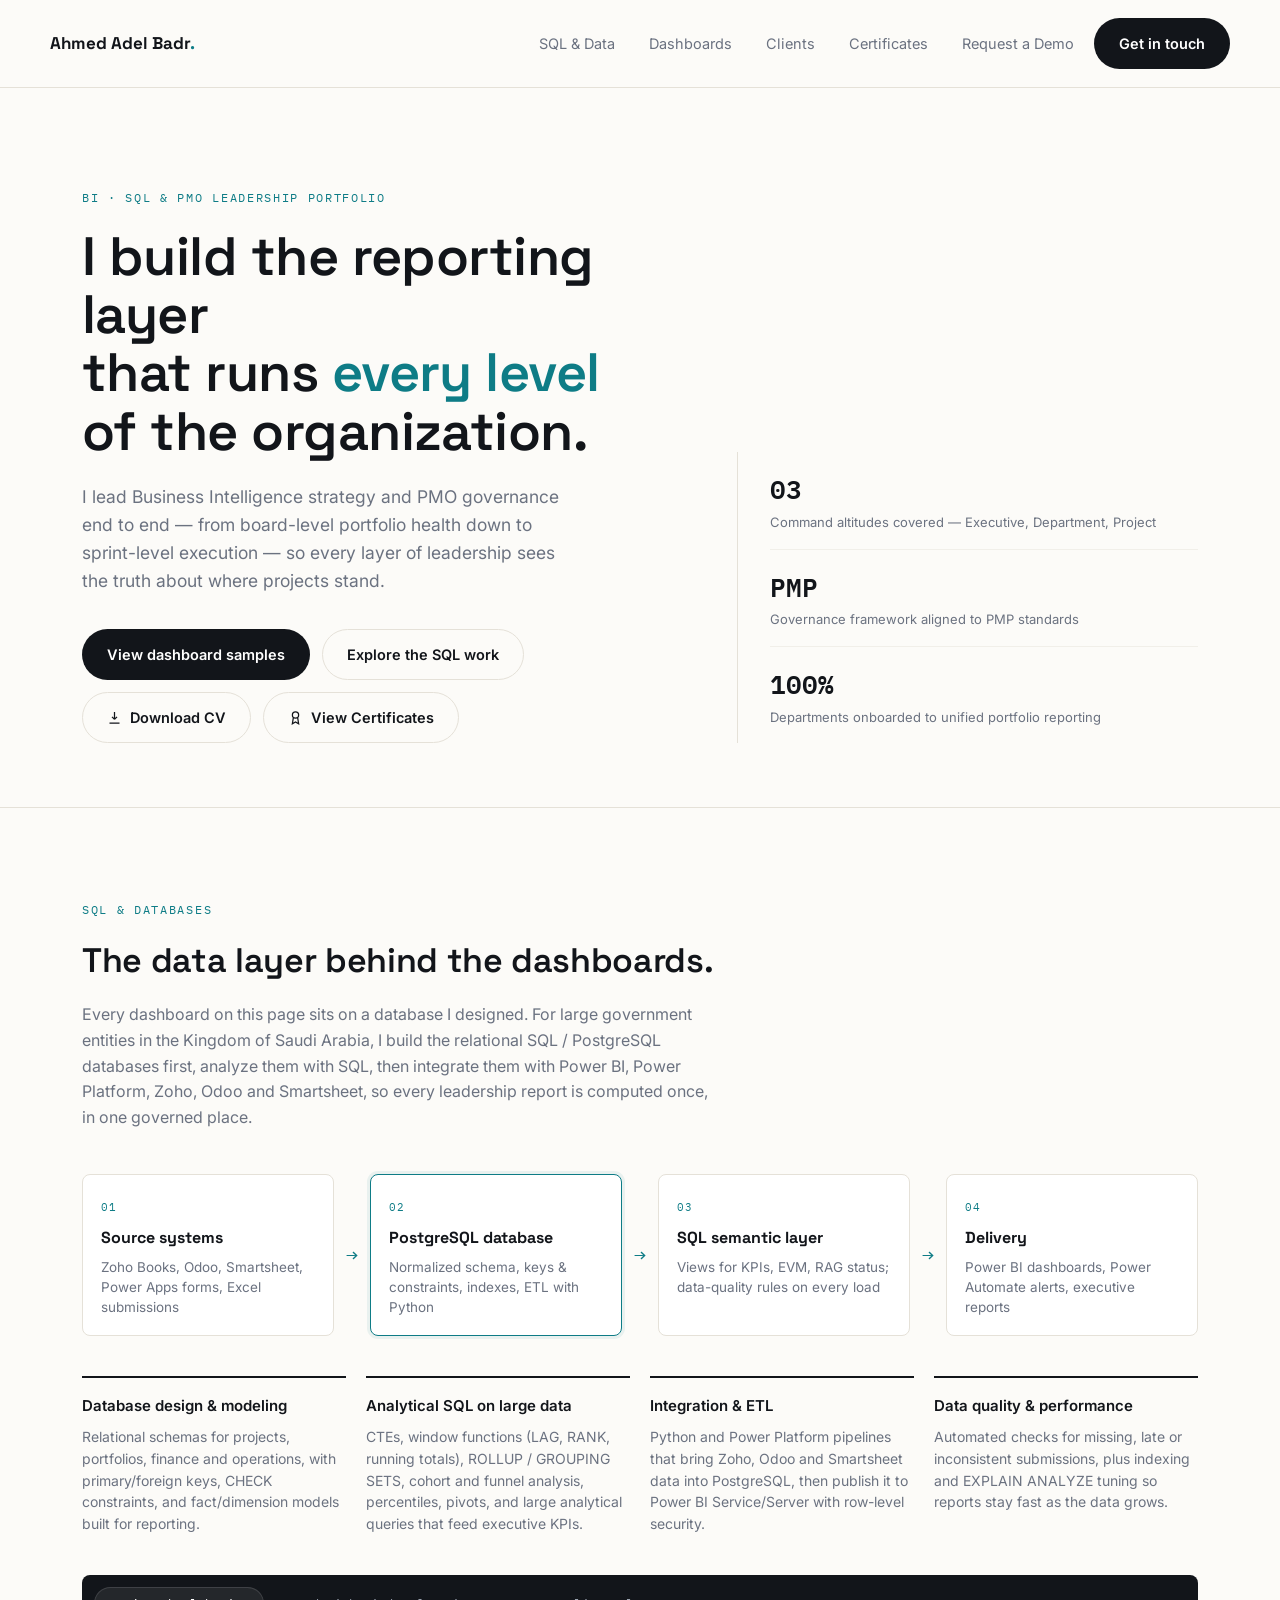
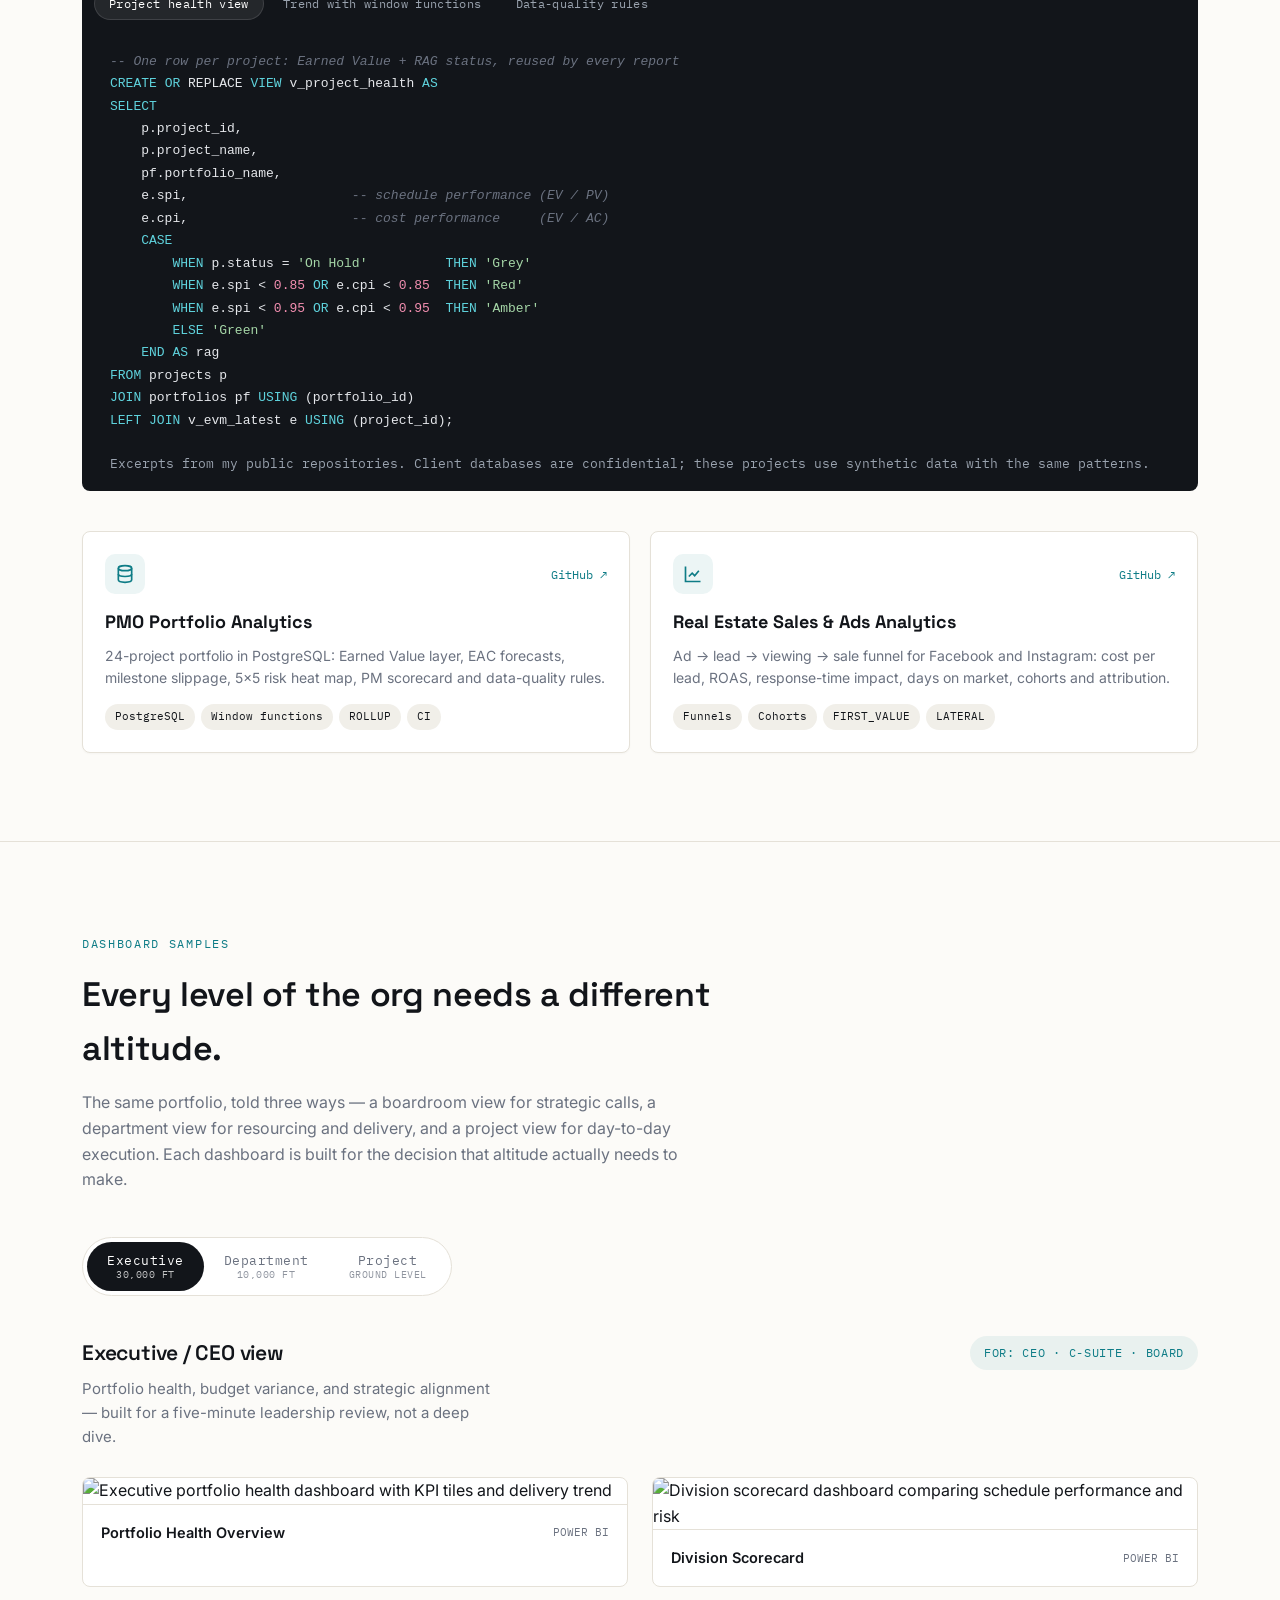
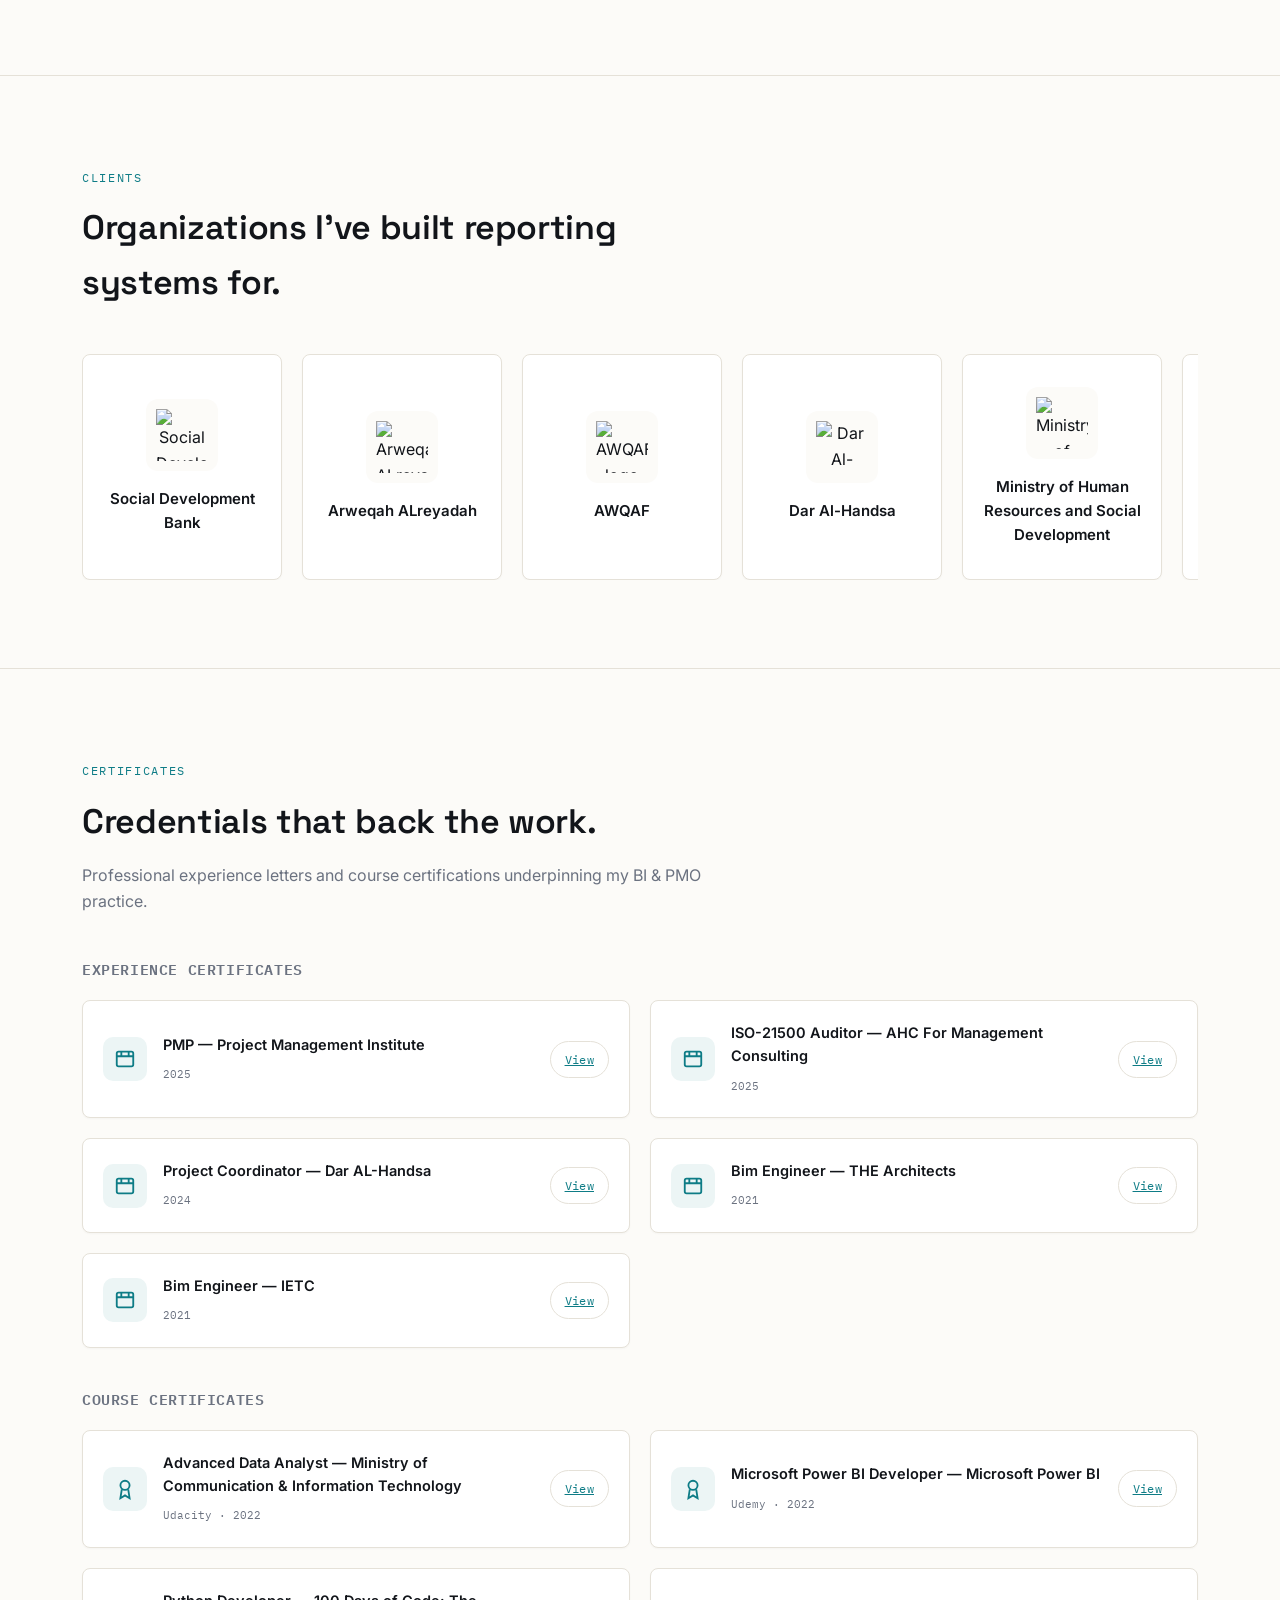
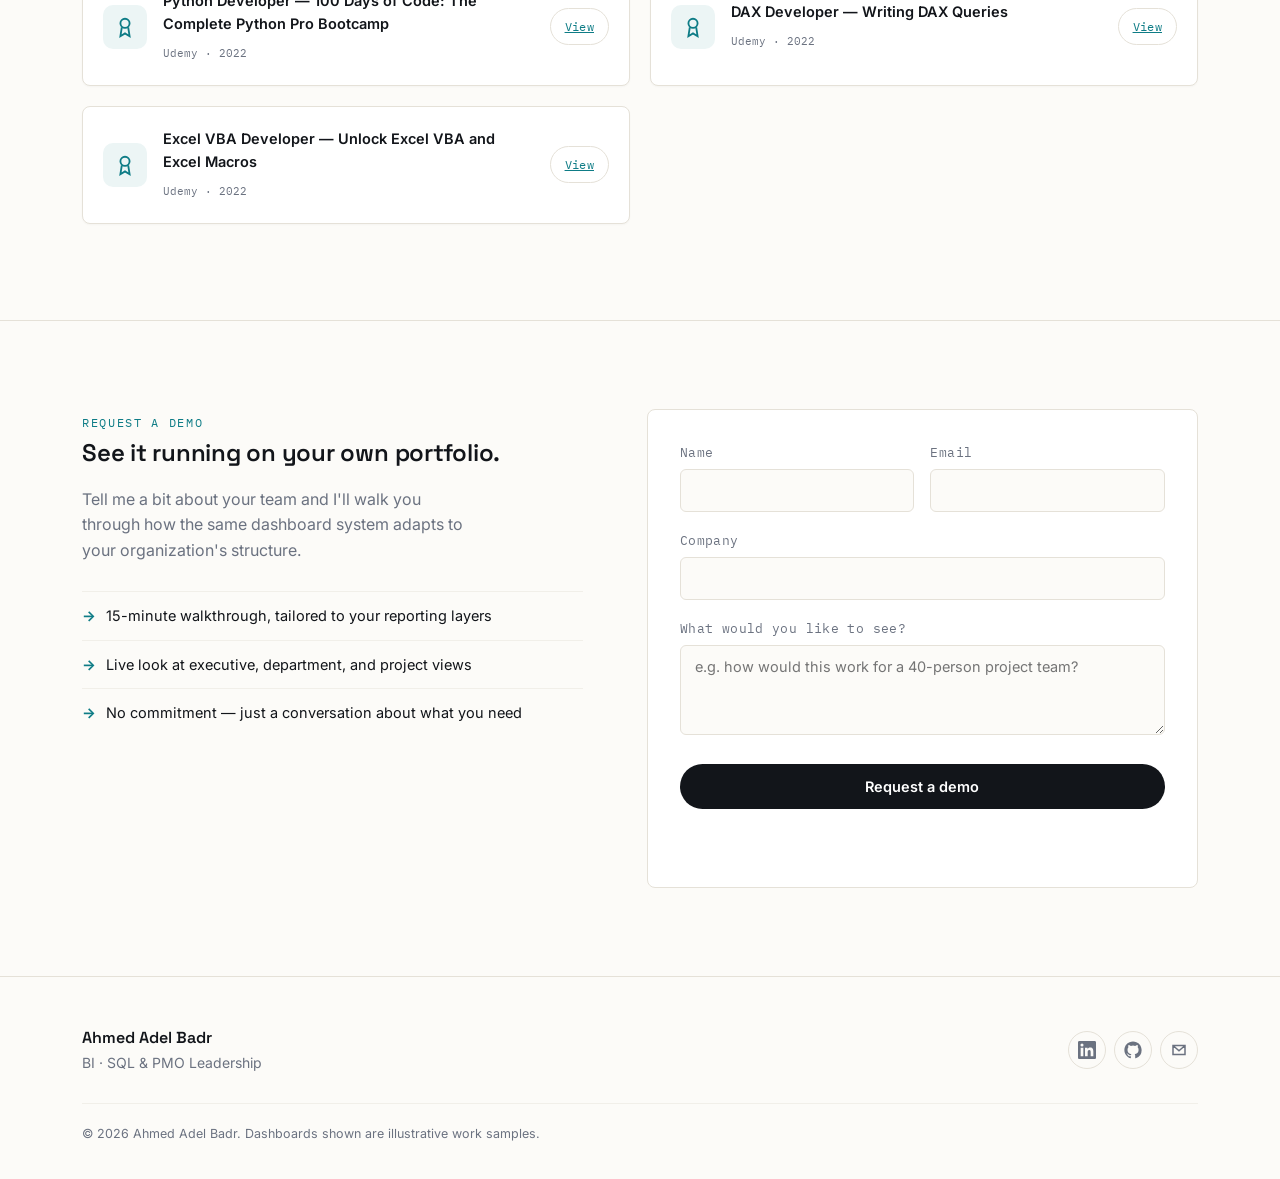
==== index.html @ bfc916aa "Add SQL & Databases section, GitHub links, updated CV; fix email link and typos" ====
<!DOCTYPE html>
<html lang="en">
<head>
<meta charset="UTF-8">
<meta name="viewport" content="width=device-width, initial-scale=1.0">
<title>Ahmed Adel Badr — BI, SQL &amp; PMO Leadership Portfolio</title>
<meta name="description" content="Business Intelligence, SQL / PostgreSQL and PMO leadership portfolio — databases and Power BI dashboards for executive, department, and project-level decision making.">

<link rel="preconnect" href="https://fonts.googleapis.com">
<link rel="preconnect" href="https://fonts.gstatic.com" crossorigin>
<link href="https://fonts.googleapis.com/css2?family=Space+Grotesk:wght@500;600;700&family=Inter:wght@400;500;600&family=IBM+Plex+Mono:wght@400;500;600&display=swap" rel="stylesheet">
<link rel="stylesheet" href="assets/css/style.css">
</head>
<body>

<!-- ============================================================
     HEADER
     ============================================================ -->
<header class="site-header">
  <div class="wrap nav">
    <a href="#top" class="brand">Ahmed Adel Badr<span>.</span></a>
    <nav class="nav-links">
      <a href="#sql">SQL &amp; Data</a>
      <a href="#dashboards">Dashboards</a>
      <a href="#clients">Clients</a>
      <a href="#certificates">Certificates</a>
      <a href="#demo">Request a Demo</a>
      <a href="#demo" class="btn btn-primary">Get in touch</a>
    </nav>
  </div>
</header>

<main id="top">

  <!-- ============================================================
       HERO
       ============================================================ -->
<section class="hero">
    <div class="wrap hero-grid">
      <div>
        <span class="eyebrow">BI · SQL &amp; PMO Leadership Portfolio</span>
        <h1>I build the reporting layer<br>that runs <em>every level</em><br>of the organization.</h1>
        <p class="hero-sub">
          I lead Business Intelligence strategy and PMO governance end to end —
          from board-level portfolio health down to sprint-level execution —
          so every layer of leadership sees the truth about where projects stand.
        </p>
        <div class="hero-cta">
          <a href="#dashboards" class="btn btn-primary">View dashboard samples</a>
          <a href="#sql" class="btn btn-secondary">Explore the SQL work</a>
          <a href="assets/cv/Ahmed_Adel_Badr_CV.pdf" target="_blank" rel="noopener" class="btn btn-secondary">
            <svg width="15" height="15" viewBox="0 0 24 24" fill="none" stroke="currentColor" stroke-width="2"><path d="M12 3v12m0 0l-4-4m4 4l4-4M4 21h16"/></svg>
            Download CV
          </a>
          <a href="#certificates" class="btn btn-secondary">
            <svg width="15" height="15" viewBox="0 0 24 24" fill="none" stroke="currentColor" stroke-width="2"><circle cx="12" cy="8" r="5"/><path d="M8.5 12.5L7 22l5-3 5 3-1.5-9.5"/></svg>
            View Certificates
          </a>
        </div>
      </div>
      <div class="hero-side">
        <div class="hero-stat">
          <div class="num">03</div>
          <div class="label">Command altitudes covered — Executive, Department, Project</div>
        </div>
        <div class="hero-stat">
          <div class="num">PMP</div>
          <div class="label">Governance framework aligned to PMP standards</div>
        </div>
        <div class="hero-stat">
          <div class="num">100%</div>
          <div class="label">Departments onboarded to unified portfolio reporting</div>
        </div>
      </div>
    </div>
  </section>

  <!-- ============================================================
       SQL & DATA LAYER
       ============================================================ -->
  <section class="datalayer" id="sql">
    <div class="wrap">
      <div class="section-head">
        <span class="eyebrow">SQL &amp; Databases</span>
        <h2>The data layer behind the dashboards.</h2>
        <p>Every dashboard on this page sits on a database I designed. For large government entities in the Kingdom of Saudi Arabia, I build the relational SQL / PostgreSQL databases first, analyze them with SQL, then integrate them with Power BI, Power Platform, Zoho, Odoo and Smartsheet, so every leadership report is computed once, in one governed place.</p>
      </div>

      <!-- Pipeline -->
      <div class="pipeline" aria-label="Data pipeline from source systems to dashboards">
        <div class="pipe-step">
          <span class="pipe-num">01</span>
          <h4>Source systems</h4>
          <p>Zoho Books, Odoo, Smartsheet, Power Apps forms, Excel submissions</p>
        </div>
        <div class="pipe-arrow" aria-hidden="true">→</div>
        <div class="pipe-step">
          <span class="pipe-num">02</span>
          <h4>PostgreSQL database</h4>
          <p>Normalized schema, keys &amp; constraints, indexes, ETL with Python</p>
        </div>
        <div class="pipe-arrow" aria-hidden="true">→</div>
        <div class="pipe-step">
          <span class="pipe-num">03</span>
          <h4>SQL semantic layer</h4>
          <p>Views for KPIs, EVM, RAG status; data-quality rules on every load</p>
        </div>
        <div class="pipe-arrow" aria-hidden="true">→</div>
        <div class="pipe-step">
          <span class="pipe-num">04</span>
          <h4>Delivery</h4>
          <p>Power BI dashboards, Power Automate alerts, executive reports</p>
        </div>
      </div>

      <!-- Capabilities -->
      <div class="cap-grid">
        <div class="cap-card">
          <h4>Database design &amp; modeling</h4>
          <p>Relational schemas for projects, portfolios, finance and operations, with primary/foreign keys, CHECK constraints, and fact/dimension models built for reporting.</p>
        </div>
        <div class="cap-card">
          <h4>Analytical SQL on large data</h4>
          <p>CTEs, window functions (LAG, RANK, running totals), ROLLUP / GROUPING SETS, cohort and funnel analysis, percentiles, pivots, and large analytical queries that feed executive KPIs.</p>
        </div>
        <div class="cap-card">
          <h4>Integration &amp; ETL</h4>
          <p>Python and Power Platform pipelines that bring Zoho, Odoo and Smartsheet data into PostgreSQL, then publish it to Power BI Service/Server with row-level security.</p>
        </div>
        <div class="cap-card">
          <h4>Data quality &amp; performance</h4>
          <p>Automated checks for missing, late or inconsistent submissions, plus indexing and EXPLAIN ANALYZE tuning so reports stay fast as the data grows.</p>
        </div>
      </div>

      <!-- Code showcase -->
      <div class="code-block">
        <div class="code-tabs" role="tablist" aria-label="SQL examples">
          <button class="code-tab active" data-code="health" role="tab" aria-selected="true">Project health view</button>
          <button class="code-tab" data-code="trend" role="tab" aria-selected="false">Trend with window functions</button>
          <button class="code-tab" data-code="dq" role="tab" aria-selected="false">Data-quality rules</button>
        </div>
<pre class="code-panel active" id="code-health"><code>-- One row per project: Earned Value + RAG status, reused by every report
CREATE OR REPLACE VIEW v_project_health AS
SELECT
    p.project_id,
    p.project_name,
    pf.portfolio_name,
    e.spi,                     -- schedule performance (EV / PV)
    e.cpi,                     -- cost performance     (EV / AC)
    CASE
        WHEN p.status = 'On Hold'          THEN 'Grey'
        WHEN e.spi &lt; 0.85 OR e.cpi &lt; 0.85  THEN 'Red'
        WHEN e.spi &lt; 0.95 OR e.cpi &lt; 0.95  THEN 'Amber'
        ELSE 'Green'
    END AS rag
FROM projects p
JOIN portfolios pf USING (portfolio_id)
LEFT JOIN v_evm_latest e USING (project_id);</code></pre>
<pre class="code-panel" id="code-trend"><code>-- Is each project improving or getting worse month over month?
WITH trend AS (
    SELECT
        project_id,
        report_month,
        spi,
        lag(spi) OVER w                                              AS prev_spi,
        avg(spi) OVER (w ROWS BETWEEN 2 PRECEDING AND CURRENT ROW)   AS spi_3m_avg,
        row_number() OVER (PARTITION BY project_id ORDER BY report_month DESC) AS rn
    FROM v_evm_monthly
    WINDOW w AS (PARTITION BY project_id ORDER BY report_month)
)
SELECT project_id, prev_spi, spi, round(spi_3m_avg, 3) AS spi_3m_avg,
       CASE WHEN spi &lt; prev_spi AND spi &lt; spi_3m_avg THEN 'Worsening'
            WHEN spi &gt; prev_spi THEN 'Improving'
            ELSE 'Stable' END AS trend
FROM trend
WHERE rn = 1;</code></pre>
<pre class="code-panel" id="code-dq"><code>-- Catch reporting gaps before they reach leadership
WITH expected AS (
    SELECT p.project_id, gs::DATE AS report_month
    FROM projects p
    CROSS JOIN LATERAL generate_series(
        date_trunc('month', p.start_date) + INTERVAL '1 month',
        (SELECT max(report_month) FROM monthly_progress mp
          WHERE mp.project_id = p.project_id),
        INTERVAL '1 month') gs
)
SELECT 'Missing monthly report' AS rule, e.project_id, e.report_month
FROM expected e
LEFT JOIN monthly_progress mp USING (project_id, report_month)
WHERE mp.project_id IS NULL
UNION ALL
SELECT 'Completed project without end date', project_id, NULL
FROM projects
WHERE status = 'Completed' AND actual_end_date IS NULL;</code></pre>
        <p class="code-note">Excerpts from my public repositories. Client databases are confidential; these projects use synthetic data with the same patterns.</p>
      </div>

      <!-- Open-source projects -->
      <div class="repo-grid">
        <a class="repo-card" href="https://github.com/AhmedAdelBadr/pmo-portfolio-sql-analytics" target="_blank" rel="noopener">
          <div class="repo-top">
            <span class="repo-icon" aria-hidden="true"><svg width="20" height="20" viewBox="0 0 24 24" fill="none" stroke="currentColor" stroke-width="2"><ellipse cx="12" cy="5" rx="8" ry="3"/><path d="M4 5v14c0 1.7 3.6 3 8 3s8-1.3 8-3V5"/><path d="M4 12c0 1.7 3.6 3 8 3s8-1.3 8-3"/></svg></span>
            <span class="repo-link">GitHub ↗</span>
          </div>
          <h4>PMO Portfolio Analytics</h4>
          <p>24-project portfolio in PostgreSQL: Earned Value layer, EAC forecasts, milestone slippage, 5×5 risk heat map, PM scorecard and data-quality rules.</p>
          <div class="repo-tags"><span>PostgreSQL</span><span>Window functions</span><span>ROLLUP</span><span>CI</span></div>
        </a>
        <a class="repo-card" href="https://github.com/AhmedAdelBadr/real-estate-sales-sql-analytics" target="_blank" rel="noopener">
          <div class="repo-top">
            <span class="repo-icon" aria-hidden="true"><svg width="20" height="20" viewBox="0 0 24 24" fill="none" stroke="currentColor" stroke-width="2"><path d="M3 3v18h18"/><path d="M7 15l4-4 3 3 5-6"/></svg></span>
            <span class="repo-link">GitHub ↗</span>
          </div>
          <h4>Real Estate Sales &amp; Ads Analytics</h4>
          <p>Ad → lead → viewing → sale funnel for Facebook and Instagram: cost per lead, ROAS, response-time impact, days on market, cohorts and attribution.</p>
          <div class="repo-tags"><span>Funnels</span><span>Cohorts</span><span>FIRST_VALUE</span><span>LATERAL</span></div>
        </a>
      </div>
    </div>
  </section>

  <!-- ============================================================
       DASHBOARD SAMPLES — "Command Altitudes"
       ============================================================ -->
  <section class="altitudes" id="dashboards">
    <div class="wrap">
      <div class="section-head">
        <span class="eyebrow">Dashboard Samples</span>
        <h2>Every level of the org needs a different altitude.</h2>
        <p>The same portfolio, told three ways — a boardroom view for strategic calls, a department view for resourcing and delivery, and a project view for day-to-day execution. Each dashboard is built for the decision that altitude actually needs to make.</p>
      </div>

      <div class="altitude-tabs" role="tablist" aria-label="Dashboard altitude">
        <button class="altitude-tab active" data-target="exec" role="tab" aria-selected="true">
          Executive <span class="ft">30,000 FT</span>
        </button>
        <button class="altitude-tab" data-target="dept" role="tab" aria-selected="false">
          Department <span class="ft">10,000 FT</span>
        </button>
        <button class="altitude-tab" data-target="pm" role="tab" aria-selected="false">
          Project <span class="ft">GROUND LEVEL</span>
        </button>
      </div>

      <!-- Executive panel -->
      <div class="altitude-panel active" id="panel-exec">
        <div class="altitude-intro">
          <div>
            <h3>Executive / CEO view</h3>
            <p>Portfolio health, budget variance, and strategic alignment — built for a five-minute leadership review, not a deep dive.</p>
          </div>
          <span class="altitude-audience">FOR: CEO · C-SUITE · BOARD</span>
        </div>
        <div class="dash-grid">
          <div class="dash-card">
            <figure><img src="assets/img/dashboards/executive/exec-1.svg" alt="Executive portfolio health dashboard with KPI tiles and delivery trend"></figure>
            <div class="dash-caption">
              <h4>Portfolio Health Overview</h4>
              <span class="tag">POWER BI</span>
            </div>
          </div>
          <div class="dash-card">
            <figure><img src="assets/img/dashboards/executive/exec-2.svg" alt="Division scorecard dashboard comparing schedule performance and risk"></figure>
            <div class="dash-caption">
              <h4>Division Scorecard</h4>
              <span class="tag">POWER BI</span>
            </div>
          </div>
        </div>
      </div>

      <!-- Department panel -->
      <div class="altitude-panel" id="panel-dept">
        <div class="altitude-intro">
          <div>
            <h3>Department / Operations view</h3>
            <p>Team utilization, delivery status across active initiatives, and capacity vs. demand — built for department heads running weekly reviews.</p>
          </div>
          <span class="altitude-audience">FOR: DEPARTMENT HEADS · PMO</span>
        </div>
        <div class="dash-grid">
          <div class="dash-card">
            <figure><img src="assets/img/dashboards/department/dept-1.svg" alt="Department operations dashboard showing team utilization and project status"></figure>
            <div class="dash-caption">
              <h4>Resource &amp; Delivery Tracker</h4>
              <span class="tag">POWER BI</span>
            </div>
          </div>
          <div class="dash-card">
            <figure><img src="assets/img/dashboards/department/dept-2.svg" alt="Department backlog and trend tracker with status table and sparklines"></figure>
            <div class="dash-caption">
              <h4>Backlog &amp; Trend Tracker</h4>
              <span class="tag">POWER BI</span>
            </div>
          </div>
        </div>
      </div>

      <!-- PM panel -->
      <div class="altitude-panel" id="panel-pm">
        <div class="altitude-intro">
          <div>
            <h3>Project Manager view</h3>
            <p>Timelines, milestones, and sprint execution — the working surface project managers and their teams live in day to day.</p>
          </div>
          <span class="altitude-audience">FOR: PROJECT MANAGERS · TEAMS</span>
        </div>
        <div class="dash-grid">
          <div class="dash-card">
            <figure><img src="assets/img/dashboards/pm/pm-1.svg" alt="Project timeline dashboard with milestones and cutover schedule"></figure>
            <div class="dash-caption">
              <h4>Project Timeline &amp; Milestones</h4>
              <span class="tag">POWER BI</span>
            </div>
          </div>
          <div class="dash-card">
            <figure><img src="assets/img/dashboards/pm/pm-2.svg" alt="Sprint board dashboard with kanban columns and burndown chart"></figure>
            <div class="dash-caption">
              <h4>Sprint Board &amp; Burndown</h4>
              <span class="tag">POWER BI</span>
            </div>
          </div>
        </div>
      </div>

    </div>
  </section>

  <!-- ============================================================
       CLIENTS
       ============================================================ -->

  <section class="clients" id="clients">
    <div class="wrap">
      <div class="section-head">
        <span class="eyebrow">Clients</span>
        <h2>Organizations I've built reporting systems for.</h2>
      </div>

     <div class="client-marquee">
       <div class="client-track">
         <div class="client-card">
           <div class="client-logo"><img src="assets/img/dashboards/Clients/client-1.webp" alt="Social Development Bank logo"></div>
           <div class="client-name">Social Development Bank</div>
         </div>
         <div class="client-card">
           <div class="client-logo"><img src="assets/img/dashboards/Clients/client-2.jpg" alt="Arweqah ALreyadah logo"></div>
           <div class="client-name">Arweqah ALreyadah</div>
         </div>
         <div class="client-card">
           <div class="client-logo"><img src="assets/img/dashboards/Clients/client-3.png" alt="AWQAF logo"></div>
           <div class="client-name">AWQAF</div>
         </div>
         <div class="client-card">
           <div class="client-logo"><img src="assets/img/dashboards/Clients/client-4.png" alt="Dar Al-Handsa logo"></div>
           <div class="client-name">Dar Al-Handsa</div>
         </div>
         <div class="client-card">
           <div class="client-logo"><img src="assets/img/dashboards/Clients/client-5.png" alt="Ministry of Human Resources and Social Development logo"></div>
           <div class="client-name">Ministry of Human Resources and Social Development</div>
         </div>
         <div class="client-card">
           <div class="client-logo"><img src="assets/img/dashboards/Clients/client-6.jpg" alt="Tam logo"></div>
           <div class="client-name">Tam</div>
         </div>
         <div class="client-card">
           <div class="client-logo"><img src="assets/img/dashboards/Clients/client-7.png" alt="Ministry of Culture logo"></div>
           <div class="client-name">Ministry of Culture</div>
         </div>
         <div class="client-card">
           <div class="client-logo"><img src="assets/img/dashboards/Clients/client-8.jpg" alt="Ministry of Commerce logo"></div>
           <div class="client-name">Ministry of Commerce</div>
         </div>
       </div>
       <div class="client-track" aria-hidden="true">
         <div class="client-card">
           <div class="client-logo"><img src="assets/img/dashboards/Clients/client-1.webp" alt="" aria-hidden="true"></div>
           <div class="client-name">Social Development Bank</div>
         </div>
         <div class="client-card">
           <div class="client-logo"><img src="assets/img/dashboards/Clients/client-2.jpg" alt="" aria-hidden="true"></div>
           <div class="client-name">Arweqah ALreyadah</div>
         </div>
         <div class="client-card">
           <div class="client-logo"><img src="assets/img/dashboards/Clients/client-3.png" alt="" aria-hidden="true"></div>
           <div class="client-name">AWQAF</div>
         </div>
         <div class="client-card">
           <div class="client-logo"><img src="assets/img/dashboards/Clients/client-4.png" alt="" aria-hidden="true"></div>
           <div class="client-name">Dar Al-Handsa</div>
         </div>
         <div class="client-card">
           <div class="client-logo"><img src="assets/img/dashboards/Clients/client-5.png" alt="" aria-hidden="true"></div>
           <div class="client-name">Ministry of Human Resources and Social Development</div>
         </div>
         <div class="client-card">
           <div class="client-logo"><img src="assets/img/dashboards/Clients/client-6.jpg" alt="" aria-hidden="true"></div>
           <div class="client-name">Tam</div>
         </div>
         <div class="client-card">
           <div class="client-logo"><img src="assets/img/dashboards/Clients/client-7.png" alt="" aria-hidden="true"></div>
           <div class="client-name">Ministry of Culture</div>
         </div>
         <div class="client-card">
           <div class="client-logo"><img src="assets/img/dashboards/Clients/client-8.jpg" alt="" aria-hidden="true"></div>
           <div class="client-name">Ministry of Commerce</div>
         </div>
       </div>
     </div>
  </section>

  <!-- ============================================================
       CERTIFICATES
       ============================================================ -->
  <section class="certificates" id="certificates">
    <div class="wrap">
      <div class="section-head">
        <span class="eyebrow">Certificates</span>
        <h2>Credentials that back the work.</h2>
        <p>Professional experience letters and course certifications underpinning my BI &amp; PMO practice.</p>
      </div>

     <h3 class="cert-group-title">Experience Certificates</h3>
     <div class="cert-grid">
       <div class="cert-card">
         <div class="cert-icon">
           <svg width="22" height="22" viewBox="0 0 24 24" fill="none" stroke="currentColor" stroke-width="2"><rect x="3" y="4" width="18" height="16" rx="2"/><path d="M3 9h18M8 4v5M16 4v5"/></svg>
         </div>
         <div class="cert-body">
           <h4>PMP — Project Management Institute</h4>
           <span class="tag">2025</span>
         </div>
         <a href="https://drive.google.com/file/d/1sctywcb_eWgwLuayeytK_qo51sxbiGKT/view?usp=sharing" target="_blank" rel="noopener" class="cert-link">View</a>
       </div>
       <div class="cert-card">
         <div class="cert-icon">
           <svg width="22" height="22" viewBox="0 0 24 24" fill="none" stroke="currentColor" stroke-width="2"><rect x="3" y="4" width="18" height="16" rx="2"/><path d="M3 9h18M8 4v5M16 4v5"/></svg>
         </div>
         <div class="cert-body">
           <h4>ISO-21500 Auditor — AHC For Management Consulting</h4>
           <span class="tag">2025</span>
         </div>
         <a href="https://drive.google.com/file/d/1mkUCLKhJdVE5GNy3GKUCkLPYvv0y7A4N/view?usp=sharing" target="_blank" rel="noopener" class="cert-link">View</a>
       </div>
       <div class="cert-card">
         <div class="cert-icon">
           <svg width="22" height="22" viewBox="0 0 24 24" fill="none" stroke="currentColor" stroke-width="2"><rect x="3" y="4" width="18" height="16" rx="2"/><path d="M3 9h18M8 4v5M16 4v5"/></svg>
         </div>
         <div class="cert-body">
           <h4>Project Coordinator — Dar AL-Handsa</h4>
           <span class="tag">2024</span>
         </div>
         <a href="https://drive.google.com/file/d/1q_RT0Qz3ew5uecpxc_AmKlcT4p2NB-rT/view?usp=sharing" target="_blank" rel="noopener" class="cert-link">View</a>
       </div>
       <div class="cert-card">
         <div class="cert-icon">
           <svg width="22" height="22" viewBox="0 0 24 24" fill="none" stroke="currentColor" stroke-width="2"><rect x="3" y="4" width="18" height="16" rx="2"/><path d="M3 9h18M8 4v5M16 4v5"/></svg>
         </div>
         <div class="cert-body">
           <h4>Bim Engineer — THE Architects</h4>
           <span class="tag">2021</span>
         </div>
         <a href="https://drive.google.com/file/d/1VIQJcinmhT4oHyBzd0Bh82EneCXpod-M/view?usp=sharing" target="_blank" rel="noopener" class="cert-link">View</a>
       </div>
       <div class="cert-card">
         <div class="cert-icon">
           <svg width="22" height="22" viewBox="0 0 24 24" fill="none" stroke="currentColor" stroke-width="2"><rect x="3" y="4" width="18" height="16" rx="2"/><path d="M3 9h18M8 4v5M16 4v5"/></svg>
         </div>
         <div class="cert-body">
           <h4>Bim Engineer — IETC</h4>
           <span class="tag">2021</span>
         </div>
         <a href="https://drive.google.com/file/d/10oY9zV9QPcR0SZ7INl4sjQRac6u0h0Es/view?usp=sharing" target="_blank" rel="noopener" class="cert-link">View</a>
       </div>
     </div>

<h3 class="cert-group-title">Course Certificates</h3>

<div class="cert-grid">

  <div class="cert-card">
    <div class="cert-icon">
      <svg width="22" height="22" viewBox="0 0 24 24" fill="none" stroke="currentColor" stroke-width="2">
        <circle cx="12" cy="8" r="5"/>
        <path d="M8.5 12.5L7 22l5-3 5 3-1.5-9.5"/>
      </svg>
    </div>
    <div class="cert-body">
      <h4>Advanced Data Analyst — Ministry of Communication & Information Technology</h4>
      <span class="tag">Udacity · 2022</span>
    </div>
    <a href="https://drive.google.com/file/d/1HhlE8MQedfd1g0PwTkxcpyvZm_gVTshv/view?usp=sharing" target="_blank" rel="noopener" class="cert-link">View</a>
  </div>

  <div class="cert-card">
    <div class="cert-icon">
      <svg width="22" height="22" viewBox="0 0 24 24" fill="none" stroke="currentColor" stroke-width="2">
        <circle cx="12" cy="8" r="5"/>
        <path d="M8.5 12.5L7 22l5-3 5 3-1.5-9.5"/>
      </svg>
    </div>
    <div class="cert-body">
      <h4>Microsoft Power BI Developer — Microsoft Power BI</h4>
      <span class="tag">Udemy · 2022</span>
    </div>
    <a href="https://drive.google.com/file/d/18qf0cMaZzWit_6Pd91sOWEHYhTavwuvs/view?usp=sharing" target="_blank" rel="noopener" class="cert-link">View</a>
  </div>

  <div class="cert-card">
    <div class="cert-icon">
      <svg width="22" height="22" viewBox="0 0 24 24" fill="none" stroke="currentColor" stroke-width="2">
        <circle cx="12" cy="8" r="5"/>
        <path d="M8.5 12.5L7 22l5-3 5 3-1.5-9.5"/>
      </svg>
    </div>
    <div class="cert-body">
      <h4>Python Developer — 100 Days of Code: The Complete Python Pro Bootcamp</h4>
      <span class="tag">Udemy · 2022</span>
    </div>
    <a href="https://drive.google.com/file/d/1DxrLf_4NUQDghNANisy9Wuh35IUOfHug/view?usp=sharing" target="_blank" rel="noopener" class="cert-link">View</a>
  </div>

  <div class="cert-card">
    <div class="cert-icon">
      <svg width="22" height="22" viewBox="0 0 24 24" fill="none" stroke="currentColor" stroke-width="2">
        <circle cx="12" cy="8" r="5"/>
        <path d="M8.5 12.5L7 22l5-3 5 3-1.5-9.5"/>
      </svg>
    </div>
    <div class="cert-body">
      <h4>DAX Developer — Writing DAX Queries</h4>
      <span class="tag">Udemy · 2022</span>
    </div>
    <a href="https://drive.google.com/file/d/1dgZh7iW61e2ke4iGRj784fLTpm-I9WN4/view?usp=sharing" target="_blank" rel="noopener" class="cert-link">View</a>
  </div>

  <div class="cert-card">
    <div class="cert-icon">
      <svg width="22" height="22" viewBox="0 0 24 24" fill="none" stroke="currentColor" stroke-width="2">
        <circle cx="12" cy="8" r="5"/>
        <path d="M8.5 12.5L7 22l5-3 5 3-1.5-9.5"/>
      </svg>
    </div>
    <div class="cert-body">
      <h4>Excel VBA Developer — Unlock Excel VBA and Excel Macros</h4>
      <span class="tag">Udemy · 2022</span>
    </div>
    <a href="https://drive.google.com/file/d/1crOkd06WN0qsF22DEuTwNb7ICwt86E0z/view?usp=sharing" target="_blank" rel="noopener" class="cert-link">View</a>
  </div>

</div>

</div>
</section>

  <!-- ============================================================
       REQUEST A DEMO
       ============================================================ -->
  <section class="demo" id="demo">
    <div class="wrap demo-grid">
      <div class="demo-copy">
        <span class="eyebrow">Request a Demo</span>
        <h2>See it running on your own portfolio.</h2>
        <p>Tell me a bit about your team and I'll walk you through how the same dashboard system adapts to your organization's structure.</p>
        <ul class="demo-points">
          <li>15-minute walkthrough, tailored to your reporting layers</li>
          <li>Live look at executive, department, and project views</li>
          <li>No commitment — just a conversation about what you need</li>
        </ul>
      </div>

      <form class="demo-form" id="demo-form">
        <div class="two-col">
          <div class="field">
            <label for="name">Name</label>
            <input type="text" id="name" name="name" required>
          </div>
          <div class="field">
            <label for="email">Email</label>
            <input type="email" id="email" name="email" required>
          </div>
        </div>
        <div class="field">
          <label for="company">Company</label>
          <input type="text" id="company" name="company">
        </div>
        <div class="field">
          <label for="message">What would you like to see?</label>
          <textarea id="message" name="message" placeholder="e.g. how would this work for a 40-person project team?"></textarea>
        </div>
        <button type="submit" class="btn btn-primary form-submit">Request a demo</button>
        <p class="form-status" id="form-status" role="status" aria-live="polite"></p>
      </form>
    </div>
  </section>

</main>

<!-- ============================================================
     FOOTER
     ============================================================ -->
<footer class="site-footer">
  <div class="wrap">
    <div class="footer-grid">
      <div class="footer-name">
        Ahmed Adel Badr
        <span>BI · SQL &amp; PMO Leadership</span>
      </div>
      <div class="footer-links">
        <a class="icon-link" href="https://www.linkedin.com/in/ahmed-adel-badr/" target="_blank" rel="noopener" aria-label="LinkedIn profile">
          <svg width="18" height="18" viewBox="0 0 24 24" fill="currentColor"><path d="M20.45 20.45h-3.55v-5.57c0-1.33-.02-3.03-1.85-3.03-1.86 0-2.14 1.45-2.14 2.94v5.66H9.36V9h3.41v1.56h.05c.47-.9 1.63-1.85 3.36-1.85 3.6 0 4.27 2.37 4.27 5.45v6.29zM5.34 7.43a2.06 2.06 0 1 1 0-4.12 2.06 2.06 0 0 1 0 4.12zM7.12 20.45H3.56V9h3.56v11.45zM22.22 0H1.77C.79 0 0 .77 0 1.73v20.54C0 23.23.79 24 1.77 24h20.45c.98 0 1.78-.77 1.78-1.73V1.73C24 .77 23.2 0 22.22 0z"/></svg>
        </a>
        <a class="icon-link" href="https://github.com/AhmedAdelBadr" target="_blank" rel="noopener" aria-label="GitHub profile">
          <svg width="18" height="18" viewBox="0 0 24 24" fill="currentColor"><path d="M12 .5C5.65.5.5 5.65.5 12c0 5.08 3.29 9.39 7.86 10.91.58.1.79-.25.79-.56v-2c-3.2.7-3.87-1.36-3.87-1.36-.52-1.33-1.28-1.69-1.28-1.69-1.05-.72.08-.7.08-.7 1.16.08 1.77 1.19 1.77 1.19 1.03 1.77 2.7 1.26 3.36.96.1-.75.4-1.26.73-1.55-2.55-.29-5.24-1.28-5.24-5.69 0-1.26.45-2.29 1.19-3.1-.12-.29-.52-1.46.11-3.05 0 0 .97-.31 3.17 1.18a11 11 0 0 1 5.77 0c2.2-1.49 3.17-1.18 3.17-1.18.63 1.59.23 2.76.11 3.05.74.81 1.19 1.84 1.19 3.1 0 4.42-2.69 5.39-5.26 5.68.41.36.78 1.06.78 2.14v3.17c0 .31.21.67.8.56A11.5 11.5 0 0 0 23.5 12C23.5 5.65 18.35.5 12 .5z"/></svg>
        </a>
        <a class="icon-link" href="mailto:ahmedadel7194@hotmail.com" aria-label="Email">
          <svg width="18" height="18" viewBox="0 0 24 24" fill="none" stroke="currentColor" stroke-width="2"><path d="M4 4h16v16H4z" stroke="none"/><path d="M4 6l8 7 8-7M4 6h16v12H4V6z"/></svg>
        </a>
      </div>
    </div>
    <p class="copyright">© <span id="year"></span> Ahmed Adel Badr. Dashboards shown are illustrative work samples.</p>
  </div>
</footer>

<script src="assets/js/main.js"></script>
</body>
</html>
---- assets/css/style.css ----
/* ============================================================
   DESIGN TOKENS
   ============================================================ */
:root {
  --bg: #FCFBF8;
  --surface: #FFFFFF;
  --ink: #12151A;
  --muted: #6B7280;
  --line: #E5E1D8;
  --line-soft: #F1EFE9;
  --teal: #0E7C86;
  --teal-tint: rgba(14, 124, 134, 0.08);
  --amber: #D98E2B;
  --amber-tint: rgba(217, 142, 43, 0.12);

  --font-display: "Space Grotesk", "Segoe UI", sans-serif;
  --font-body: "Inter", "Segoe UI", sans-serif;
  --font-mono: "IBM Plex Mono", "Courier New", monospace;

  --maxw: 1180px;
  --radius: 8px;
}

* { box-sizing: border-box; }
html { scroll-behavior: smooth; }

body {
  margin: 0;
  background: var(--bg);
  color: var(--ink);
  font-family: var(--font-body);
  font-size: 16px;
  line-height: 1.6;
  -webkit-font-smoothing: antialiased;
}

img { max-width: 100%; display: block; }

.wrap {
  max-width: var(--maxw);
  margin: 0 auto;
  padding: 0 32px;
}

a { color: inherit; }

.eyebrow {
  font-family: var(--font-mono);
  font-size: 12px;
  letter-spacing: 0.14em;
  text-transform: uppercase;
  color: var(--teal);
}

h1, h2, h3 {
  font-family: var(--font-display);
  font-weight: 600;
  letter-spacing: -0.01em;
  margin: 0;
}

.btn {
  display: inline-flex;
  align-items: center;
  gap: 8px;
  padding: 13px 24px;
  border-radius: 999px;
  font-family: var(--font-body);
  font-weight: 600;
  font-size: 14.5px;
  text-decoration: none;
  border: 1px solid transparent;
  cursor: pointer;
  transition: transform 0.15s ease, background 0.15s ease, border-color 0.15s ease;
}
.btn:hover { transform: translateY(-1px); }
.btn:focus-visible { outline: 2px solid var(--teal); outline-offset: 2px; }

.btn-primary { background: var(--ink); color: #fff; }
.btn-primary:hover { background: #262b33; }

.btn-secondary { background: transparent; color: var(--ink); border-color: var(--line); }
.btn-secondary:hover { border-color: var(--ink); }

.btn-ghost { background: transparent; color: var(--muted); border-color: transparent; padding: 8px 14px; }
.btn-ghost:hover { color: var(--ink); }

/* ============================================================
   HEADER / NAV
   ============================================================ */
.site-header {
  position: sticky;
  top: 0;
  z-index: 50;
  background: rgba(252, 251, 248, 0.85);
  backdrop-filter: blur(10px);
  border-bottom: 1px solid var(--line);
}
.nav {
  display: flex;
  align-items: center;
  justify-content: space-between;
  padding: 18px 0;
}
.brand {
  font-family: var(--font-display);
  font-weight: 700;
  font-size: 17px;
  text-decoration: none;
  color: var(--ink);
}
.brand span { color: var(--teal); }

.nav-links {
  display: flex;
  align-items: center;
  gap: 6px;
}
.nav-links a:not(.btn) {
  text-decoration: none;
  color: var(--muted);
  font-size: 14.5px;
  padding: 8px 14px;
  border-radius: 999px;
  transition: color 0.15s ease, background 0.15s ease;
}
.nav-links a:not(.btn):hover { color: var(--ink); background: var(--line-soft); }

.nav-toggle { display: none; }

/* ============================================================
   HERO
   ============================================================ */
.hero {
  padding: 96px 0 64px;
  border-bottom: 1px solid var(--line);
}
.hero-grid {
  display: grid;
  grid-template-columns: 1.3fr 1fr;
  gap: 56px;
  align-items: end;
}
.hero h1 {
  font-size: clamp(34px, 4.4vw, 54px);
  line-height: 1.08;
  margin-top: 18px;
}
.hero h1 em {
  font-style: normal;
  color: var(--teal);
}
.hero-sub {
  margin: 22px 0 0;
  max-width: 44ch;
  color: var(--muted);
  font-size: 17.5px;
}
.hero-cta {
  display: flex;
  gap: 12px;
  margin-top: 34px;
  flex-wrap: wrap;
}
.hero-side {
  border-left: 1px solid var(--line);
  padding-left: 32px;
}
.hero-stat {
  padding: 16px 0;
  border-bottom: 1px solid var(--line-soft);
}
.hero-stat:last-child { border-bottom: none; }
.hero-stat .num {
  font-family: var(--font-mono);
  font-size: 26px;
  font-weight: 600;
  color: var(--ink);
}
.hero-stat .label {
  font-size: 13px;
  color: var(--muted);
  margin-top: 2px;
}

/* ============================================================
   SQL & DATA LAYER
   ============================================================ */
.datalayer {
  padding: 88px 0;
  border-bottom: 1px solid var(--line);
}

/* pipeline */
.pipeline {
  display: grid;
  grid-template-columns: 1fr auto 1fr auto 1fr auto 1fr;
  align-items: stretch;
  gap: 12px;
  margin-bottom: 40px;
}
.pipe-step {
  background: var(--surface);
  border: 1px solid var(--line);
  border-radius: var(--radius);
  padding: 18px;
}
.pipe-step:nth-child(3) { border-color: var(--teal); box-shadow: 0 0 0 3px var(--teal-tint); }
.pipe-num {
  font-family: var(--font-mono);
  font-size: 11px;
  letter-spacing: 0.08em;
  color: var(--teal);
}
.pipe-step h4 {
  font-family: var(--font-display);
  font-size: 16px;
  margin: 6px 0 6px;
}
.pipe-step p { margin: 0; font-size: 13.5px; color: var(--muted); line-height: 1.5; }
.pipe-arrow {
  align-self: center;
  font-family: var(--font-mono);
  color: var(--teal);
  font-size: 20px;
}

/* capability cards */
.cap-grid {
  display: grid;
  grid-template-columns: repeat(4, 1fr);
  gap: 20px;
  margin-bottom: 40px;
}
.cap-card {
  border-top: 2px solid var(--ink);
  padding-top: 16px;
}
.cap-card h4 {
  font-family: var(--font-body);
  font-weight: 600;
  font-size: 15px;
  margin: 0 0 8px;
}
.cap-card p { margin: 0; font-size: 14px; color: var(--muted); line-height: 1.55; }

/* code showcase */
.code-block {
  background: #12151A;
  border-radius: var(--radius);
  padding: 8px 8px 18px;
  margin-bottom: 40px;
  overflow: hidden;
}
.code-tabs {
  display: flex;
  gap: 4px;
  padding: 4px;
  flex-wrap: wrap;
}
.code-tab {
  font-family: var(--font-mono);
  font-size: 12px;
  letter-spacing: 0.03em;
  background: none;
  border: 1px solid transparent;
  color: #9AA3AF;
  padding: 8px 14px;
  border-radius: 999px;
  cursor: pointer;
  transition: background 0.2s ease, color 0.2s ease;
}
.code-tab:hover { color: #fff; }
.code-tab.active { background: rgba(255,255,255,0.08); color: #fff; border-color: rgba(255,255,255,0.12); }
.code-panel {
  display: none;
  margin: 8px 0 0;
  padding: 18px 20px;
  overflow-x: auto;
  font-family: var(--font-mono);
  font-size: 13px;
  line-height: 1.65;
  color: #E5E7EB;
}
.code-panel.active { display: block; animation: fadeUp 0.3s ease; }
.code-panel .kw  { color: #5FD3DD; }
.code-panel .fn  { color: #F2B866; }
.code-panel .str { color: #A5D6A7; }
.code-panel .num { color: #F48FB1; }
.code-panel .cm  { color: #6B7280; font-style: italic; }
.code-note {
  margin: 4px 20px 0;
  font-size: 12.5px;
  color: #9AA3AF;
  font-family: var(--font-mono);
}

/* repos */
.repo-grid {
  display: grid;
  grid-template-columns: repeat(2, 1fr);
  gap: 20px;
}
.repo-card {
  display: block;
  text-decoration: none;
  border: 1px solid var(--line);
  border-radius: var(--radius);
  background: var(--surface);
  padding: 22px;
  box-shadow: 0 1px 2px rgba(18,21,26,0.03);
  transition: transform 0.2s ease, box-shadow 0.2s ease, border-color 0.2s ease;
}
.repo-card:hover { transform: translateY(-3px); box-shadow: 0 8px 20px rgba(18,21,26,0.08); border-color: var(--teal); }
.repo-top { display: flex; justify-content: space-between; align-items: center; margin-bottom: 14px; }
.repo-icon {
  width: 40px; height: 40px; border-radius: 10px;
  display: flex; align-items: center; justify-content: center;
  background: var(--teal-tint); color: var(--teal);
}
.repo-link { font-family: var(--font-mono); font-size: 12px; color: var(--teal); }
.repo-card h4 { font-family: var(--font-display); font-size: 18px; margin: 0 0 8px; }
.repo-card p { margin: 0; font-size: 14px; color: var(--muted); line-height: 1.55; }
.repo-tags { display: flex; flex-wrap: wrap; gap: 6px; margin-top: 16px; }
.repo-tags span {
  font-family: var(--font-mono); font-size: 11px; color: var(--ink);
  background: var(--line-soft); padding: 4px 10px; border-radius: 999px;
}

/* ============================================================
   ALTITUDE SELECTOR (signature element)
   ============================================================ */
.altitudes {
  padding: 88px 0;
  border-bottom: 1px solid var(--line);
}
.section-head {
  max-width: 640px;
  margin-bottom: 44px;
}
.section-head h2 {
  font-size: clamp(26px, 3vw, 34px);
  margin-top: 12px;
}
.section-head p {
  color: var(--muted);
  margin-top: 14px;
  font-size: 16px;
}

.altitude-tabs {
  display: flex;
  border: 1px solid var(--line);
  border-radius: 999px;
  padding: 4px;
  width: fit-content;
  margin-bottom: 40px;
  background: var(--surface);
}
.altitude-tab {
  font-family: var(--font-mono);
  font-size: 12.5px;
  letter-spacing: 0.04em;
  background: none;
  border: none;
  padding: 10px 20px;
  border-radius: 999px;
  cursor: pointer;
  color: var(--muted);
  transition: background 0.2s ease, color 0.2s ease;
  white-space: nowrap;
}
.altitude-tab .ft { display: block; font-size: 10px; opacity: 0.75; }
.altitude-tab.active { background: var(--ink); color: #fff; }

.altitude-panel { display: none; }
.altitude-panel.active { display: block; animation: fadeUp 0.35s ease; }

@keyframes fadeUp {
  from { opacity: 0; transform: translateY(8px); }
  to { opacity: 1; transform: translateY(0); }
}

.altitude-intro {
  display: flex;
  justify-content: space-between;
  align-items: flex-start;
  gap: 24px;
  margin-bottom: 28px;
  flex-wrap: wrap;
}
.altitude-intro h3 {
  font-size: 21px;
}
.altitude-intro p {
  color: var(--muted);
  max-width: 46ch;
  margin: 8px 0 0;
  font-size: 15px;
}
.altitude-audience {
  font-family: var(--font-mono);
  font-size: 11.5px;
  letter-spacing: 0.06em;
  color: var(--teal);
  background: var(--teal-tint);
  padding: 8px 14px;
  border-radius: 999px;
  white-space: nowrap;
}

.dash-grid {
  display: grid;
  grid-template-columns: repeat(2, 1fr);
  gap: 24px;
}
.dash-card {
  border: 1px solid var(--line);
  border-radius: var(--radius);
  overflow: hidden;
  background: var(--surface);
}
.dash-card figure { margin: 0; border-bottom: 1px solid var(--line); }
.dash-card img { width: 100%; height: auto; }
.dash-caption {
  padding: 16px 18px;
  display: flex;
  justify-content: space-between;
  align-items: center;
  gap: 12px;
}
.dash-caption h4 {
  font-family: var(--font-body);
  font-weight: 600;
  font-size: 14.5px;
  margin: 0;
}
.dash-caption .tag {
  font-family: var(--font-mono);
  font-size: 10.5px;
  color: var(--muted);
  white-space: nowrap;
}

/* ============================================================
   CERTIFICATES
   ============================================================ */
.certificates {
  padding: 88px 0;
  border-bottom: 1px solid var(--line);
}
.cert-group-title {
  font-size: 15px;
  font-family: var(--font-mono);
  letter-spacing: 0.04em;
  text-transform: uppercase;
  color: var(--muted);
  margin: 0 0 18px;
}
.certificates .cert-group-title:not(:first-of-type) {
  margin-top: 40px;
}
.cert-grid {
  display: grid;
  grid-template-columns: repeat(2, 1fr);
  gap: 20px;
  margin-bottom: 8px;
}
.cert-card {
  border: 1px solid var(--line);
  border-radius: var(--radius);
  background: var(--surface);
  padding: 20px;
  display: flex;
  align-items: center;
  gap: 16px;
  box-shadow: 0 1px 2px rgba(18,21,26,0.03);
  transition: transform 0.2s ease, box-shadow 0.2s ease;
}
.cert-card:hover {
  transform: translateY(-3px);
  box-shadow: 0 8px 20px rgba(18,21,26,0.08);
}
.cert-icon {
  width: 44px;
  height: 44px;
  flex: none;
  display: flex;
  align-items: center;
  justify-content: center;
  border-radius: 10px;
  background: var(--teal-tint);
  color: var(--teal);
}
.cert-body {
  flex: 1;
  min-width: 0;
}
.cert-body h4 {
  font-family: var(--font-body);
  font-weight: 600;
  font-size: 14.5px;
  margin: 0 0 4px;
}
.cert-body .tag {
  font-family: var(--font-mono);
  font-size: 10.5px;
  color: var(--muted);
  white-space: nowrap;
}
.cert-link {
  flex: none;
  font-family: var(--font-mono);
  font-size: 12px;
  letter-spacing: 0.03em;
  color: var(--teal);
  border: 1px solid var(--line);
  padding: 8px 14px;
  border-radius: 999px;
  white-space: nowrap;
  transition: background 0.2s ease;
}
.cert-link:hover {
  background: var(--teal-tint);
}

/* ============================================================
   CLIENTS
   ============================================================ */
.clients {
  padding: 88px 0;
  border-bottom: 1px solid var(--line);
}
.client-marquee {
    overflow: hidden;
}

.client-marquee {
    display: flex;
}

.client-track {
    display: flex;
    flex-shrink: 0;
    gap: 20px;
    animation: marquee 35s linear infinite;
}

@keyframes marquee {
    from {
        transform: translateX(0);
    }
    to {
        transform: translateX(-100%);
    }
}
.client-marquee:hover .client-track {
  animation-play-state: paused;
}
@keyframes marquee {
  from { transform: translateX(0); }
  to { transform: translateX(calc(-100% - 20px)); }
}
.client-card {
  flex: none;
  width: 200px;
  border: 1px solid var(--line);
  border-radius: var(--radius);
  background: var(--surface);
  padding: 32px 20px;
  text-align: center;
  display: flex;
  flex-direction: column;
  align-items: center;
  justify-content: center;
  box-shadow: 0 1px 2px rgba(18,21,26,0.03);
  transition: transform 0.2s ease, box-shadow 0.2s ease;
}
.client-card:hover {
  transform: translateY(-3px);
  box-shadow: 0 8px 20px rgba(18,21,26,0.08);
}
.client-logo {
  width: 72px;
  height: 72px;
  display: flex;
  align-items: center;
  justify-content: center;
  margin-bottom: 16px;
  background: var(--bg);
  border-radius: 12px;
  padding: 10px;
  overflow: hidden;
}
.client-logo img {
  max-width: 100%;
  max-height: 100%;
  width: auto;
  height: auto;
  object-fit: contain;
}
.client-name {
  font-weight: 600;
  font-size: 15px;
  color: var(--ink);
}
/* ============================================================
   DEMO REQUEST
   ============================================================ */
.demo { padding: 88px 0; border-bottom: 1px solid var(--line); }
.demo-grid {
  display: grid;
  grid-template-columns: 1fr 1.1fr;
  gap: 64px;
}
.demo-copy p { color: var(--muted); margin-top: 14px; font-size: 16px; max-width: 40ch; }
.demo-points { margin-top: 28px; padding: 0; list-style: none; }
.demo-points li {
  display: flex;
  gap: 10px;
  padding: 12px 0;
  border-top: 1px solid var(--line-soft);
  font-size: 14.5px;
}
.demo-points li:before { content: "→"; color: var(--teal); font-weight: 700; }

.demo-form {
  background: var(--surface);
  border: 1px solid var(--line);
  border-radius: var(--radius);
  padding: 32px;
}
.field { margin-bottom: 18px; }
.field label {
  display: block;
  font-size: 12.5px;
  font-family: var(--font-mono);
  letter-spacing: 0.03em;
  color: var(--muted);
  margin-bottom: 7px;
}
.field input, .field textarea {
  width: 100%;
  padding: 12px 14px;
  border: 1px solid var(--line);
  border-radius: 6px;
  font-family: var(--font-body);
  font-size: 14.5px;
  background: var(--bg);
  color: var(--ink);
}
.field input:focus, .field textarea:focus {
  outline: none;
  border-color: var(--teal);
  background: #fff;
}
.field textarea { resize: vertical; min-height: 90px; }
.two-col { display: grid; grid-template-columns: 1fr 1fr; gap: 16px; }

.form-submit {
  width: 100%;
  justify-content: center;
  margin-top: 4px;
}
.form-status {
  margin-top: 14px;
  font-size: 13.5px;
  font-family: var(--font-mono);
  min-height: 18px;
}
.form-status.ok { color: var(--teal); }
.form-status.err { color: #B4472F; }

/* ============================================================
   FOOTER
   ============================================================ */
.site-footer { padding: 48px 0 40px; }
.footer-grid {
  display: flex;
  justify-content: space-between;
  align-items: center;
  flex-wrap: wrap;
  gap: 20px;
}
.footer-name {
  font-family: var(--font-display);
  font-weight: 600;
  font-size: 16px;
}
.footer-name span { color: var(--muted); font-family: var(--font-body); font-weight: 400; font-size: 14px; display: block; margin-top: 2px; }
.footer-links { display: flex; gap: 8px; align-items: center; }
.icon-link {
  display: inline-flex;
  align-items: center;
  justify-content: center;
  width: 38px;
  height: 38px;
  border-radius: 50%;
  border: 1px solid var(--line);
  color: var(--muted);
  text-decoration: none;
  transition: all 0.15s ease;
}
.icon-link:hover { color: #fff; background: var(--teal); border-color: var(--teal); }
.copyright { font-size: 12.5px; color: var(--muted); margin-top: 28px; border-top: 1px solid var(--line-soft); padding-top: 20px; }

/* ============================================================
   RESPONSIVE
   ============================================================ */
@media (max-width: 860px) {
  .hero-grid { grid-template-columns: 1fr; }
  .hero-side { border-left: none; padding-left: 0; border-top: 1px solid var(--line); padding-top: 24px; }
  .dash-grid { grid-template-columns: 1fr; }
  .pipeline { grid-template-columns: 1fr; }
  .pipe-arrow { transform: rotate(90deg); justify-self: center; }
  .cap-grid { grid-template-columns: 1fr 1fr; }
  .repo-grid { grid-template-columns: 1fr; }
  .cert-grid { grid-template-columns: 1fr; }
  .demo-grid { grid-template-columns: 1fr; gap: 40px; }
  .client-card { width: 160px; padding: 24px 16px; }
  .nav-links { display: none; }
}

@media (max-width: 560px) {
  .cap-grid { grid-template-columns: 1fr; }
  .code-panel { font-size: 12px; padding: 14px; }
}

@media (prefers-reduced-motion: reduce) {
  html { scroll-behavior: auto; }
  .altitude-panel.active { animation: none; }
  .btn:hover { transform: none; }
  .client-track { animation: none; }
  .code-panel.active { animation: none; }
}
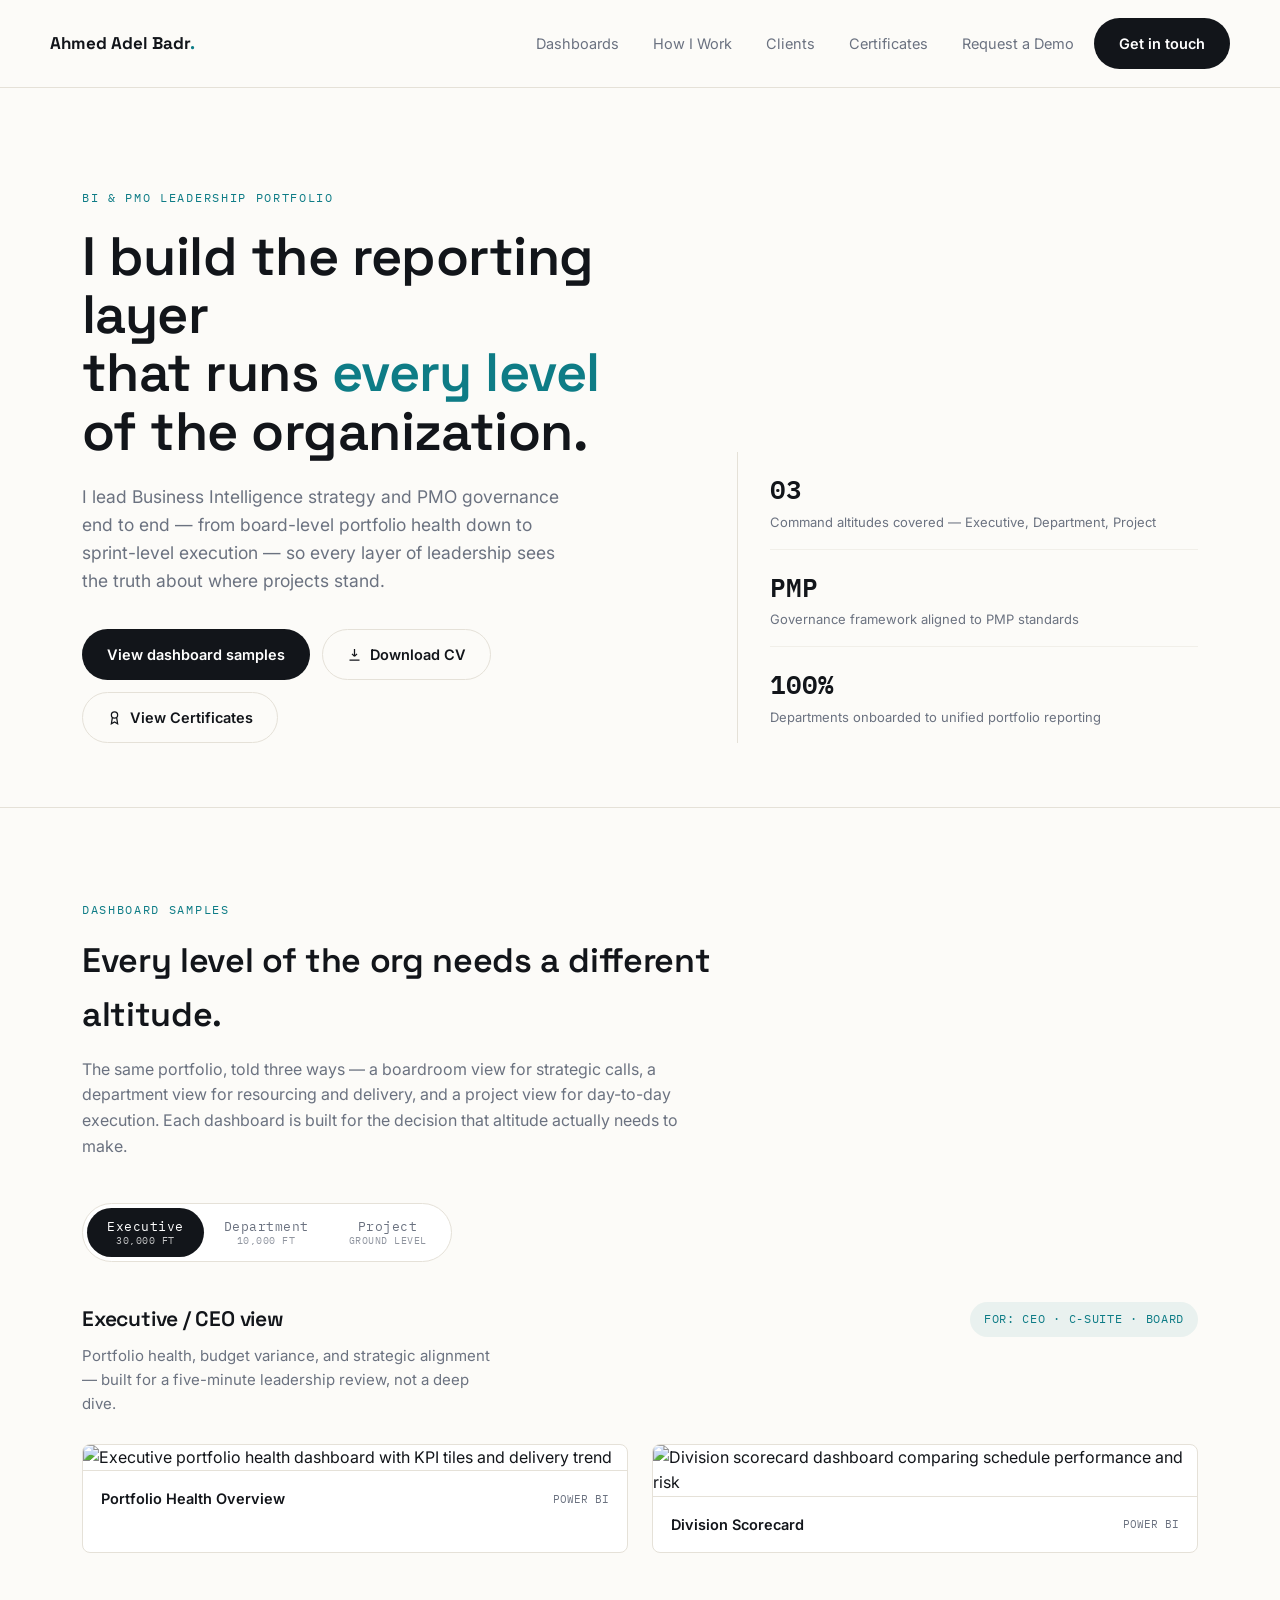
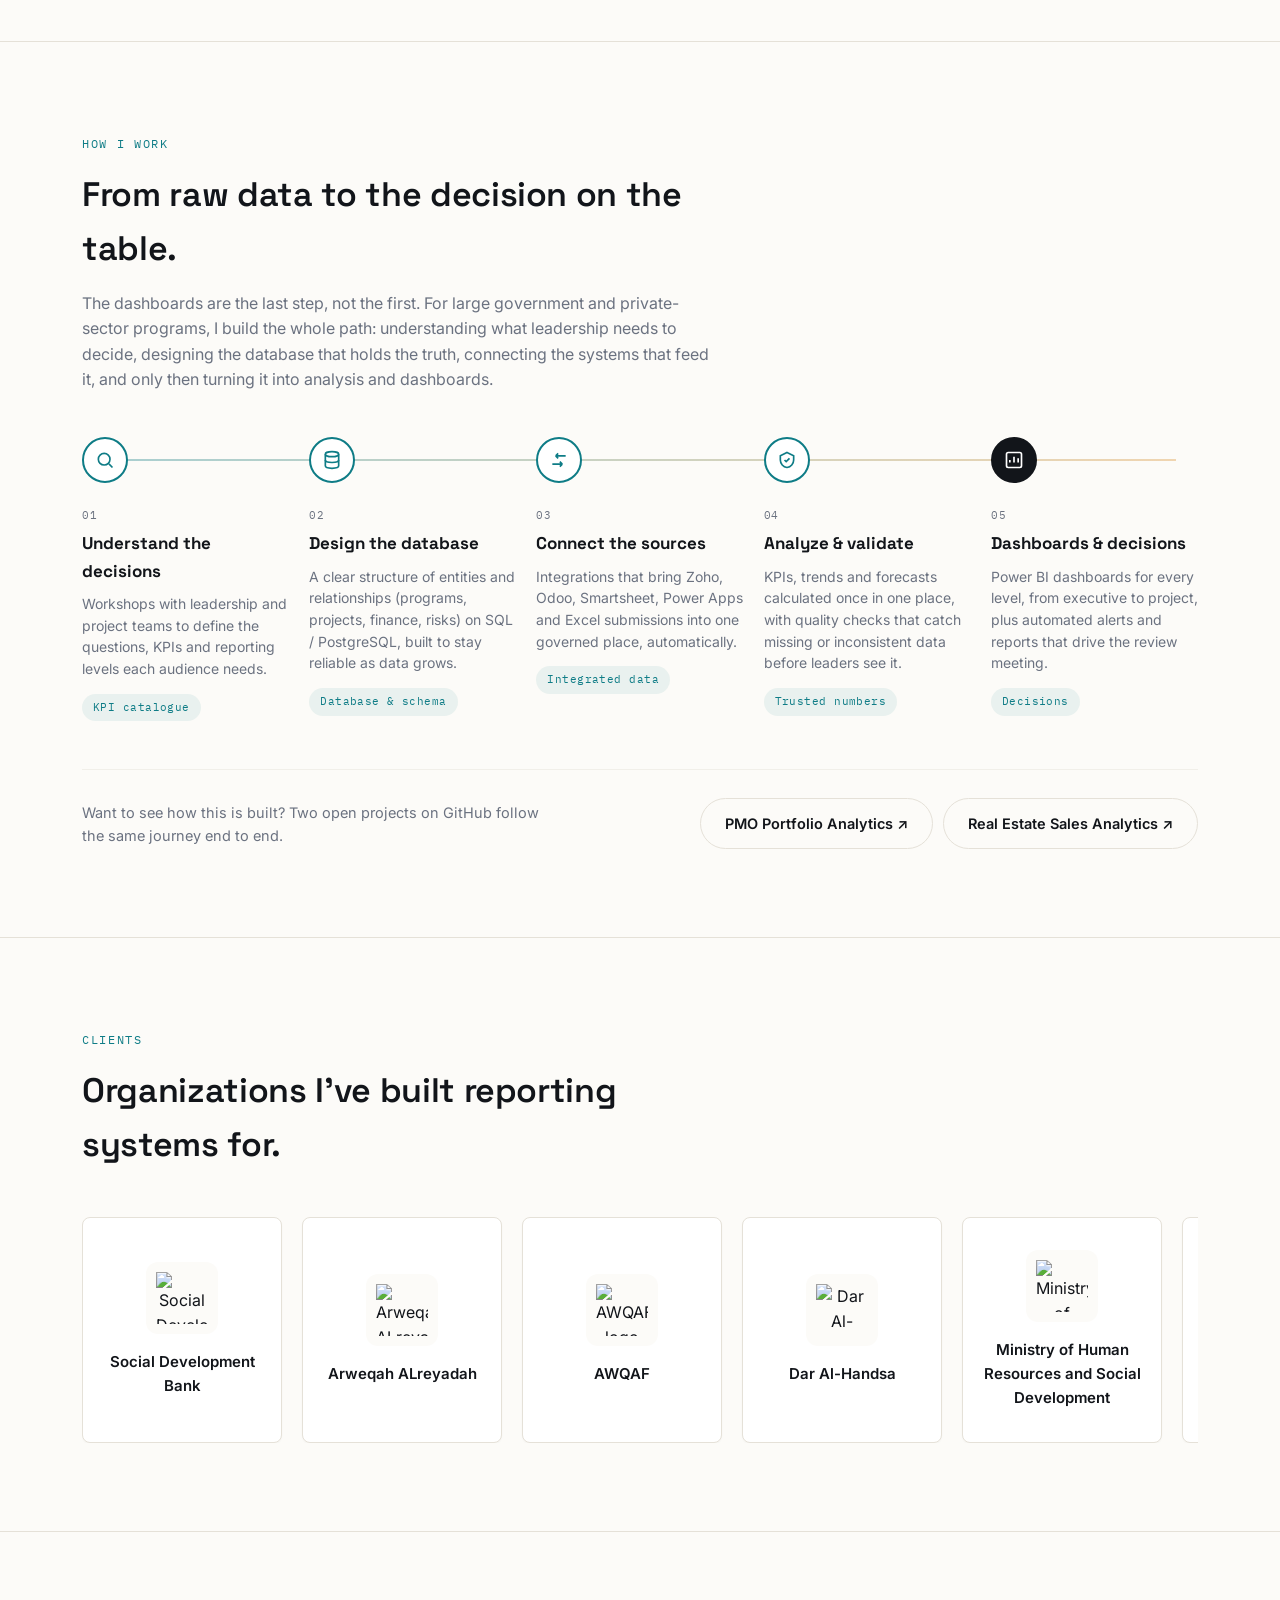
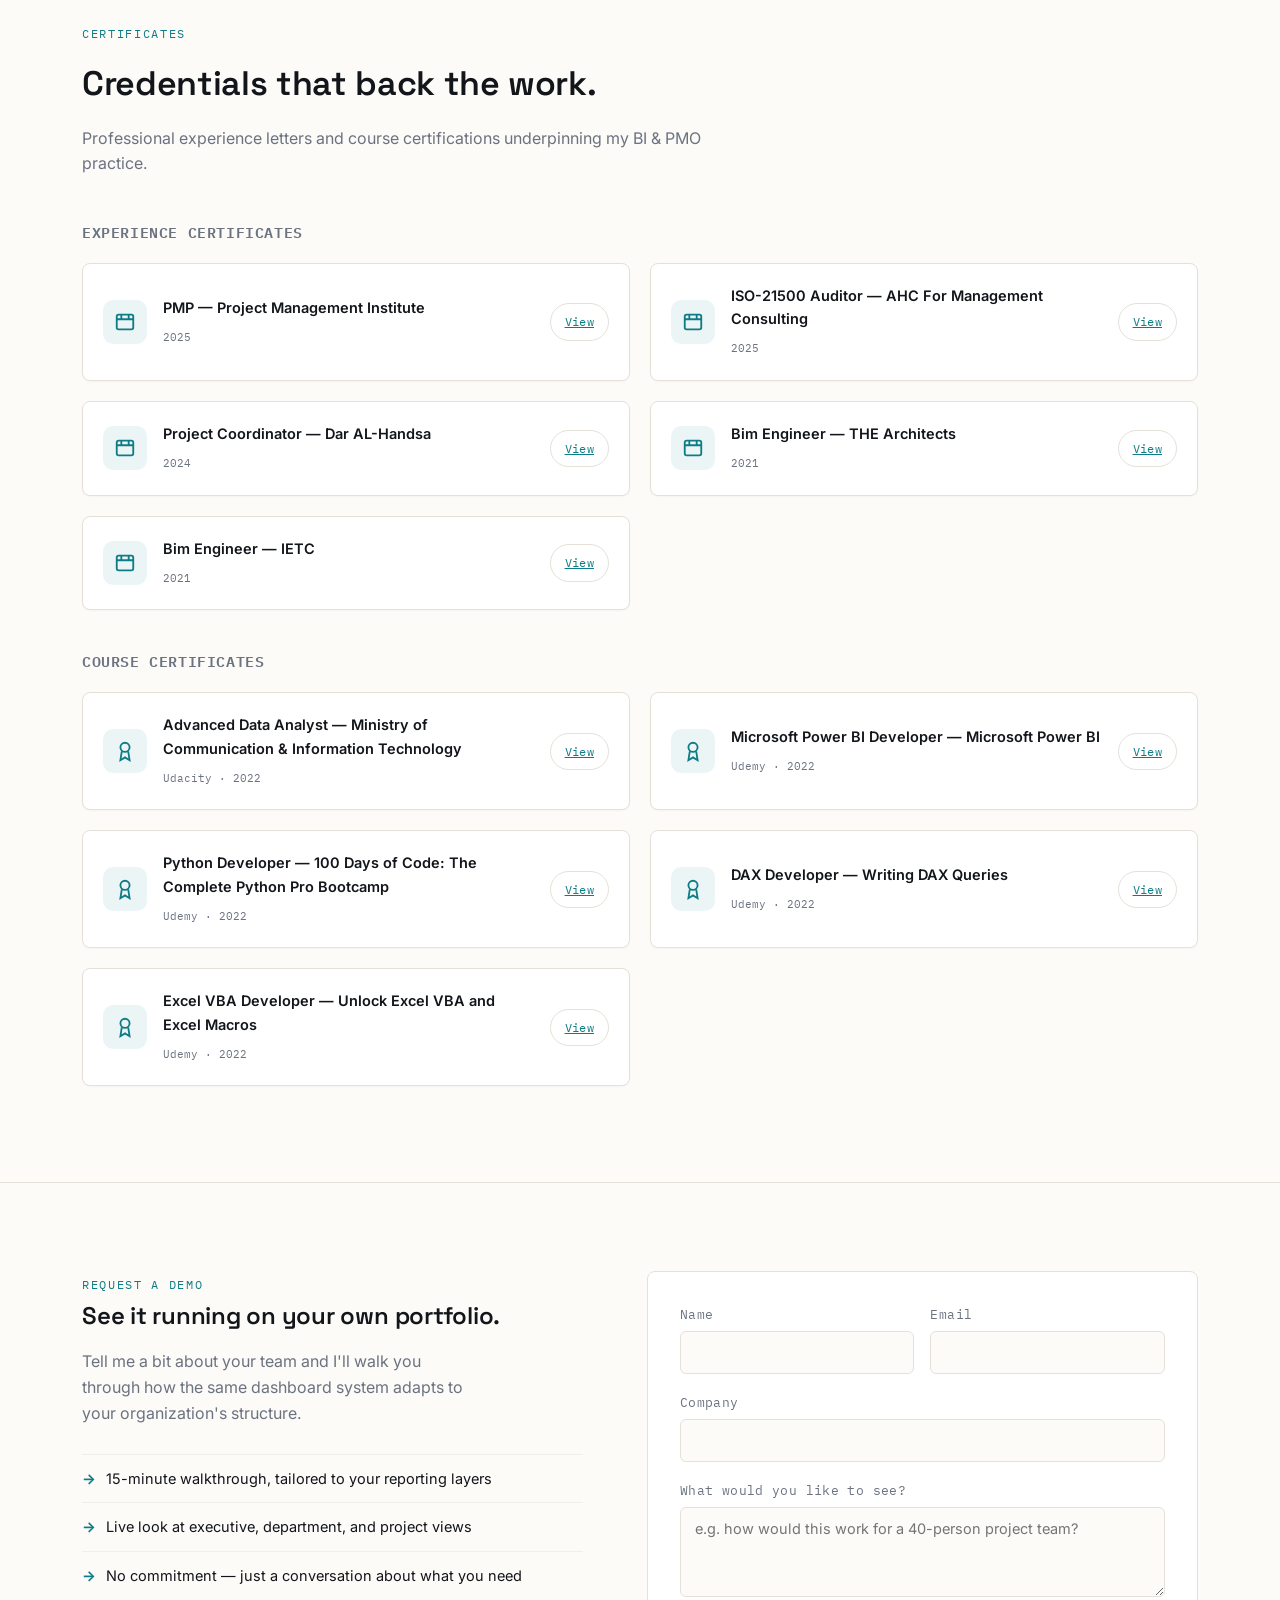
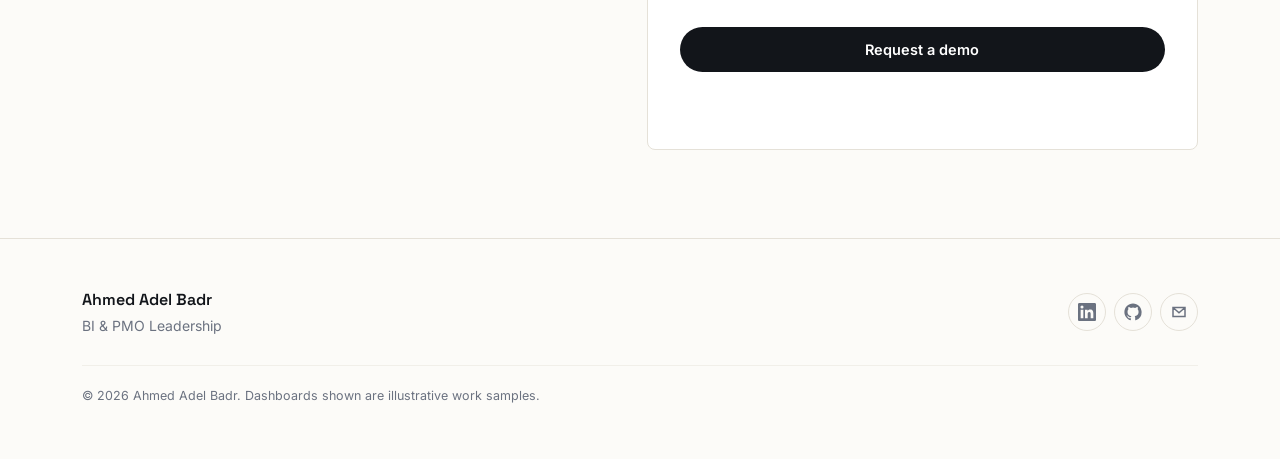
==== commit a0960744: "Replace SQL code section with a 'How I Work' data journey after dashboards" ====
--- a/index.html
+++ b/index.html
@@ -3,8 +3,8 @@
 <head>
 <meta charset="UTF-8">
 <meta name="viewport" content="width=device-width, initial-scale=1.0">
-<title>Ahmed Adel Badr — BI, SQL &amp; PMO Leadership Portfolio</title>
-<meta name="description" content="Business Intelligence, SQL / PostgreSQL and PMO leadership portfolio — databases and Power BI dashboards for executive, department, and project-level decision making.">
+<title>Ahmed Adel Badr — BI &amp; PMO Leadership Portfolio</title>
+<meta name="description" content="Business Intelligence and PMO leadership portfolio — from database design to Power BI dashboards for executive, department, and project-level decision making.">
 
 <link rel="preconnect" href="https://fonts.googleapis.com">
 <link rel="preconnect" href="https://fonts.gstatic.com" crossorigin>
@@ -20,8 +20,8 @@
   <div class="wrap nav">
     <a href="#top" class="brand">Ahmed Adel Badr<span>.</span></a>
     <nav class="nav-links">
-      <a href="#sql">SQL &amp; Data</a>
       <a href="#dashboards">Dashboards</a>
+      <a href="#journey">How I Work</a>
       <a href="#clients">Clients</a>
       <a href="#certificates">Certificates</a>
       <a href="#demo">Request a Demo</a>
@@ -38,7 +38,7 @@
 <section class="hero">
     <div class="wrap hero-grid">
       <div>
-        <span class="eyebrow">BI · SQL &amp; PMO Leadership Portfolio</span>
+        <span class="eyebrow">BI &amp; PMO Leadership Portfolio</span>
         <h1>I build the reporting layer<br>that runs <em>every level</em><br>of the organization.</h1>
         <p class="hero-sub">
           I lead Business Intelligence strategy and PMO governance end to end —
@@ -47,7 +47,6 @@
         </p>
         <div class="hero-cta">
           <a href="#dashboards" class="btn btn-primary">View dashboard samples</a>
-          <a href="#sql" class="btn btn-secondary">Explore the SQL work</a>
           <a href="assets/cv/Ahmed_Adel_Badr_CV.pdf" target="_blank" rel="noopener" class="btn btn-secondary">
             <svg width="15" height="15" viewBox="0 0 24 24" fill="none" stroke="currentColor" stroke-width="2"><path d="M12 3v12m0 0l-4-4m4 4l4-4M4 21h16"/></svg>
             Download CV
@@ -71,151 +70,6 @@
           <div class="num">100%</div>
           <div class="label">Departments onboarded to unified portfolio reporting</div>
         </div>
-      </div>
-    </div>
-  </section>
-
-  <!-- ============================================================
-       SQL & DATA LAYER
-       ============================================================ -->
-  <section class="datalayer" id="sql">
-    <div class="wrap">
-      <div class="section-head">
-        <span class="eyebrow">SQL &amp; Databases</span>
-        <h2>The data layer behind the dashboards.</h2>
-        <p>Every dashboard on this page sits on a database I designed. For large government entities in the Kingdom of Saudi Arabia, I build the relational SQL / PostgreSQL databases first, analyze them with SQL, then integrate them with Power BI, Power Platform, Zoho, Odoo and Smartsheet, so every leadership report is computed once, in one governed place.</p>
-      </div>
-
-      <!-- Pipeline -->
-      <div class="pipeline" aria-label="Data pipeline from source systems to dashboards">
-        <div class="pipe-step">
-          <span class="pipe-num">01</span>
-          <h4>Source systems</h4>
-          <p>Zoho Books, Odoo, Smartsheet, Power Apps forms, Excel submissions</p>
-        </div>
-        <div class="pipe-arrow" aria-hidden="true">→</div>
-        <div class="pipe-step">
-          <span class="pipe-num">02</span>
-          <h4>PostgreSQL database</h4>
-          <p>Normalized schema, keys &amp; constraints, indexes, ETL with Python</p>
-        </div>
-        <div class="pipe-arrow" aria-hidden="true">→</div>
-        <div class="pipe-step">
-          <span class="pipe-num">03</span>
-          <h4>SQL semantic layer</h4>
-          <p>Views for KPIs, EVM, RAG status; data-quality rules on every load</p>
-        </div>
-        <div class="pipe-arrow" aria-hidden="true">→</div>
-        <div class="pipe-step">
-          <span class="pipe-num">04</span>
-          <h4>Delivery</h4>
-          <p>Power BI dashboards, Power Automate alerts, executive reports</p>
-        </div>
-      </div>
-
-      <!-- Capabilities -->
-      <div class="cap-grid">
-        <div class="cap-card">
-          <h4>Database design &amp; modeling</h4>
-          <p>Relational schemas for projects, portfolios, finance and operations, with primary/foreign keys, CHECK constraints, and fact/dimension models built for reporting.</p>
-        </div>
-        <div class="cap-card">
-          <h4>Analytical SQL on large data</h4>
-          <p>CTEs, window functions (LAG, RANK, running totals), ROLLUP / GROUPING SETS, cohort and funnel analysis, percentiles, pivots, and large analytical queries that feed executive KPIs.</p>
-        </div>
-        <div class="cap-card">
-          <h4>Integration &amp; ETL</h4>
-          <p>Python and Power Platform pipelines that bring Zoho, Odoo and Smartsheet data into PostgreSQL, then publish it to Power BI Service/Server with row-level security.</p>
-        </div>
-        <div class="cap-card">
-          <h4>Data quality &amp; performance</h4>
-          <p>Automated checks for missing, late or inconsistent submissions, plus indexing and EXPLAIN ANALYZE tuning so reports stay fast as the data grows.</p>
-        </div>
-      </div>
-
-      <!-- Code showcase -->
-      <div class="code-block">
-        <div class="code-tabs" role="tablist" aria-label="SQL examples">
-          <button class="code-tab active" data-code="health" role="tab" aria-selected="true">Project health view</button>
-          <button class="code-tab" data-code="trend" role="tab" aria-selected="false">Trend with window functions</button>
-          <button class="code-tab" data-code="dq" role="tab" aria-selected="false">Data-quality rules</button>
-        </div>
-<pre class="code-panel active" id="code-health"><code>-- One row per project: Earned Value + RAG status, reused by every report
-CREATE OR REPLACE VIEW v_project_health AS
-SELECT
-    p.project_id,
-    p.project_name,
-    pf.portfolio_name,
-    e.spi,                     -- schedule performance (EV / PV)
-    e.cpi,                     -- cost performance     (EV / AC)
-    CASE
-        WHEN p.status = 'On Hold'          THEN 'Grey'
-        WHEN e.spi &lt; 0.85 OR e.cpi &lt; 0.85  THEN 'Red'
-        WHEN e.spi &lt; 0.95 OR e.cpi &lt; 0.95  THEN 'Amber'
-        ELSE 'Green'
-    END AS rag
-FROM projects p
-JOIN portfolios pf USING (portfolio_id)
-LEFT JOIN v_evm_latest e USING (project_id);</code></pre>
-<pre class="code-panel" id="code-trend"><code>-- Is each project improving or getting worse month over month?
-WITH trend AS (
-    SELECT
-        project_id,
-        report_month,
-        spi,
-        lag(spi) OVER w                                              AS prev_spi,
-        avg(spi) OVER (w ROWS BETWEEN 2 PRECEDING AND CURRENT ROW)   AS spi_3m_avg,
-        row_number() OVER (PARTITION BY project_id ORDER BY report_month DESC) AS rn
-    FROM v_evm_monthly
-    WINDOW w AS (PARTITION BY project_id ORDER BY report_month)
-)
-SELECT project_id, prev_spi, spi, round(spi_3m_avg, 3) AS spi_3m_avg,
-       CASE WHEN spi &lt; prev_spi AND spi &lt; spi_3m_avg THEN 'Worsening'
-            WHEN spi &gt; prev_spi THEN 'Improving'
-            ELSE 'Stable' END AS trend
-FROM trend
-WHERE rn = 1;</code></pre>
-<pre class="code-panel" id="code-dq"><code>-- Catch reporting gaps before they reach leadership
-WITH expected AS (
-    SELECT p.project_id, gs::DATE AS report_month
-    FROM projects p
-    CROSS JOIN LATERAL generate_series(
-        date_trunc('month', p.start_date) + INTERVAL '1 month',
-        (SELECT max(report_month) FROM monthly_progress mp
-          WHERE mp.project_id = p.project_id),
-        INTERVAL '1 month') gs
-)
-SELECT 'Missing monthly report' AS rule, e.project_id, e.report_month
-FROM expected e
-LEFT JOIN monthly_progress mp USING (project_id, report_month)
-WHERE mp.project_id IS NULL
-UNION ALL
-SELECT 'Completed project without end date', project_id, NULL
-FROM projects
-WHERE status = 'Completed' AND actual_end_date IS NULL;</code></pre>
-        <p class="code-note">Excerpts from my public repositories. Client databases are confidential; these projects use synthetic data with the same patterns.</p>
-      </div>
-
-      <!-- Open-source projects -->
-      <div class="repo-grid">
-        <a class="repo-card" href="https://github.com/AhmedAdelBadr/pmo-portfolio-sql-analytics" target="_blank" rel="noopener">
-          <div class="repo-top">
-            <span class="repo-icon" aria-hidden="true"><svg width="20" height="20" viewBox="0 0 24 24" fill="none" stroke="currentColor" stroke-width="2"><ellipse cx="12" cy="5" rx="8" ry="3"/><path d="M4 5v14c0 1.7 3.6 3 8 3s8-1.3 8-3V5"/><path d="M4 12c0 1.7 3.6 3 8 3s8-1.3 8-3"/></svg></span>
-            <span class="repo-link">GitHub ↗</span>
-          </div>
-          <h4>PMO Portfolio Analytics</h4>
-          <p>24-project portfolio in PostgreSQL: Earned Value layer, EAC forecasts, milestone slippage, 5×5 risk heat map, PM scorecard and data-quality rules.</p>
-          <div class="repo-tags"><span>PostgreSQL</span><span>Window functions</span><span>ROLLUP</span><span>CI</span></div>
-        </a>
-        <a class="repo-card" href="https://github.com/AhmedAdelBadr/real-estate-sales-sql-analytics" target="_blank" rel="noopener">
-          <div class="repo-top">
-            <span class="repo-icon" aria-hidden="true"><svg width="20" height="20" viewBox="0 0 24 24" fill="none" stroke="currentColor" stroke-width="2"><path d="M3 3v18h18"/><path d="M7 15l4-4 3 3 5-6"/></svg></span>
-            <span class="repo-link">GitHub ↗</span>
-          </div>
-          <h4>Real Estate Sales &amp; Ads Analytics</h4>
-          <p>Ad → lead → viewing → sale funnel for Facebook and Instagram: cost per lead, ROAS, response-time impact, days on market, cohorts and attribution.</p>
-          <div class="repo-tags"><span>Funnels</span><span>Cohorts</span><span>FIRST_VALUE</span><span>LATERAL</span></div>
-        </a>
       </div>
     </div>
   </section>
@@ -324,6 +178,75 @@
         </div>
       </div>
 
+    </div>
+  </section>
+
+  <!-- ============================================================
+       HOW I WORK — data journey
+       ============================================================ -->
+  <section class="journey" id="journey">
+    <div class="wrap">
+      <div class="section-head">
+        <span class="eyebrow">How I Work</span>
+        <h2>From raw data to the decision on the table.</h2>
+        <p>The dashboards are the last step, not the first. For large government and private-sector programs, I build the whole path: understanding what leadership needs to decide, designing the database that holds the truth, connecting the systems that feed it, and only then turning it into analysis and dashboards.</p>
+      </div>
+
+      <ol class="journey-track">
+        <li class="j-step">
+          <div class="j-dot" aria-hidden="true">
+            <svg width="20" height="20" viewBox="0 0 24 24" fill="none" stroke="currentColor" stroke-width="2"><circle cx="11" cy="11" r="7"/><path d="M21 21l-4.3-4.3"/></svg>
+          </div>
+          <span class="j-num">01</span>
+          <h4>Understand the decisions</h4>
+          <p>Workshops with leadership and project teams to define the questions, KPIs and reporting levels each audience needs.</p>
+          <span class="j-out">KPI catalogue</span>
+        </li>
+        <li class="j-step">
+          <div class="j-dot" aria-hidden="true">
+            <svg width="20" height="20" viewBox="0 0 24 24" fill="none" stroke="currentColor" stroke-width="2"><ellipse cx="12" cy="5" rx="8" ry="3"/><path d="M4 5v14c0 1.7 3.6 3 8 3s8-1.3 8-3V5"/><path d="M4 12c0 1.7 3.6 3 8 3s8-1.3 8-3"/></svg>
+          </div>
+          <span class="j-num">02</span>
+          <h4>Design the database</h4>
+          <p>A clear structure of entities and relationships (programs, projects, finance, risks) on SQL / PostgreSQL, built to stay reliable as data grows.</p>
+          <span class="j-out">Database &amp; schema</span>
+        </li>
+        <li class="j-step">
+          <div class="j-dot" aria-hidden="true">
+            <svg width="20" height="20" viewBox="0 0 24 24" fill="none" stroke="currentColor" stroke-width="2"><path d="M8 7h12M8 7l3-3M8 7l3 3M16 17H4m12 0l-3-3m3 3l-3 3"/></svg>
+          </div>
+          <span class="j-num">03</span>
+          <h4>Connect the sources</h4>
+          <p>Integrations that bring Zoho, Odoo, Smartsheet, Power Apps and Excel submissions into one governed place, automatically.</p>
+          <span class="j-out">Integrated data</span>
+        </li>
+        <li class="j-step">
+          <div class="j-dot" aria-hidden="true">
+            <svg width="20" height="20" viewBox="0 0 24 24" fill="none" stroke="currentColor" stroke-width="2"><path d="M9 12l2 2 4-4"/><path d="M12 3l8 4v5c0 4.5-3.4 8.3-8 9-4.6-.7-8-4.5-8-9V7l8-4z"/></svg>
+          </div>
+          <span class="j-num">04</span>
+          <h4>Analyze &amp; validate</h4>
+          <p>KPIs, trends and forecasts calculated once in one place, with quality checks that catch missing or inconsistent data before leaders see it.</p>
+          <span class="j-out">Trusted numbers</span>
+        </li>
+        <li class="j-step">
+          <div class="j-dot" aria-hidden="true">
+            <svg width="20" height="20" viewBox="0 0 24 24" fill="none" stroke="currentColor" stroke-width="2"><rect x="3" y="3" width="18" height="18" rx="2"/><path d="M7 15v-3M12 15V8M17 15v-5"/></svg>
+          </div>
+          <span class="j-num">05</span>
+          <h4>Dashboards &amp; decisions</h4>
+          <p>Power BI dashboards for every level, from executive to project, plus automated alerts and reports that drive the review meeting.</p>
+          <span class="j-out">Decisions</span>
+        </li>
+      </ol>
+
+      <div class="journey-foot">
+        <p>Want to see how this is built? Two open projects on GitHub follow the same journey end to end.</p>
+        <div class="journey-links">
+          <a href="https://github.com/AhmedAdelBadr/pmo-portfolio-sql-analytics" target="_blank" rel="noopener" class="btn btn-secondary">PMO Portfolio Analytics ↗</a>
+          <a href="https://github.com/AhmedAdelBadr/real-estate-sales-sql-analytics" target="_blank" rel="noopener" class="btn btn-secondary">Real Estate Sales Analytics ↗</a>
+        </div>
+      </div>
     </div>
   </section>
 
@@ -605,7 +528,7 @@
     <div class="footer-grid">
       <div class="footer-name">
         Ahmed Adel Badr
-        <span>BI · SQL &amp; PMO Leadership</span>
+        <span>BI &amp; PMO Leadership</span>
       </div>
       <div class="footer-links">
         <a class="icon-link" href="https://www.linkedin.com/in/ahmed-adel-badr/" target="_blank" rel="noopener" aria-label="LinkedIn profile">
--- a/assets/css/style.css
+++ b/assets/css/style.css
@@ -184,148 +184,87 @@
 }
 
 /* ============================================================
-   SQL & DATA LAYER
-   ============================================================ */
-.datalayer {
+   HOW I WORK — journey
+   ============================================================ */
+.journey {
   padding: 88px 0;
   border-bottom: 1px solid var(--line);
 }
-
-/* pipeline */
-.pipeline {
+.journey-track {
+  list-style: none;
+  margin: 0;
+  padding: 0;
   display: grid;
-  grid-template-columns: 1fr auto 1fr auto 1fr auto 1fr;
-  align-items: stretch;
-  gap: 12px;
-  margin-bottom: 40px;
-}
-.pipe-step {
+  grid-template-columns: repeat(5, 1fr);
+  gap: 20px;
+  position: relative;
+}
+.journey-track::before {               /* connecting line */
+  content: "";
+  position: absolute;
+  top: 22px;
+  left: 22px;
+  right: 22px;
+  height: 2px;
+  background: linear-gradient(90deg, var(--teal), var(--amber));
+  opacity: 0.35;
+}
+.j-step { position: relative; }
+.j-dot {
+  position: relative;
+  z-index: 1;
+  width: 46px;
+  height: 46px;
+  border-radius: 50%;
+  display: flex;
+  align-items: center;
+  justify-content: center;
   background: var(--surface);
-  border: 1px solid var(--line);
-  border-radius: var(--radius);
-  padding: 18px;
-}
-.pipe-step:nth-child(3) { border-color: var(--teal); box-shadow: 0 0 0 3px var(--teal-tint); }
-.pipe-num {
+  border: 2px solid var(--teal);
+  color: var(--teal);
+  margin-bottom: 18px;
+}
+.j-step:last-child .j-dot { background: var(--ink); border-color: var(--ink); color: #fff; }
+.j-num {
   font-family: var(--font-mono);
   font-size: 11px;
   letter-spacing: 0.08em;
+  color: var(--muted);
+}
+.j-step h4 {
+  font-family: var(--font-display);
+  font-size: 17px;
+  margin: 4px 0 8px;
+}
+.j-step p {
+  margin: 0;
+  font-size: 14px;
+  color: var(--muted);
+  line-height: 1.55;
+}
+.j-out {
+  display: inline-block;
+  margin-top: 14px;
+  font-family: var(--font-mono);
+  font-size: 11px;
+  letter-spacing: 0.04em;
   color: var(--teal);
-}
-.pipe-step h4 {
-  font-family: var(--font-display);
-  font-size: 16px;
-  margin: 6px 0 6px;
-}
-.pipe-step p { margin: 0; font-size: 13.5px; color: var(--muted); line-height: 1.5; }
-.pipe-arrow {
-  align-self: center;
-  font-family: var(--font-mono);
-  color: var(--teal);
-  font-size: 20px;
-}
-
-/* capability cards */
-.cap-grid {
-  display: grid;
-  grid-template-columns: repeat(4, 1fr);
+  background: var(--teal-tint);
+  padding: 5px 11px;
+  border-radius: 999px;
+}
+.journey-foot {
+  margin-top: 48px;
+  padding-top: 28px;
+  border-top: 1px solid var(--line-soft);
+  display: flex;
+  justify-content: space-between;
+  align-items: center;
   gap: 20px;
-  margin-bottom: 40px;
-}
-.cap-card {
-  border-top: 2px solid var(--ink);
-  padding-top: 16px;
-}
-.cap-card h4 {
-  font-family: var(--font-body);
-  font-weight: 600;
-  font-size: 15px;
-  margin: 0 0 8px;
-}
-.cap-card p { margin: 0; font-size: 14px; color: var(--muted); line-height: 1.55; }
-
-/* code showcase */
-.code-block {
-  background: #12151A;
-  border-radius: var(--radius);
-  padding: 8px 8px 18px;
-  margin-bottom: 40px;
-  overflow: hidden;
-}
-.code-tabs {
-  display: flex;
-  gap: 4px;
-  padding: 4px;
   flex-wrap: wrap;
 }
-.code-tab {
-  font-family: var(--font-mono);
-  font-size: 12px;
-  letter-spacing: 0.03em;
-  background: none;
-  border: 1px solid transparent;
-  color: #9AA3AF;
-  padding: 8px 14px;
-  border-radius: 999px;
-  cursor: pointer;
-  transition: background 0.2s ease, color 0.2s ease;
-}
-.code-tab:hover { color: #fff; }
-.code-tab.active { background: rgba(255,255,255,0.08); color: #fff; border-color: rgba(255,255,255,0.12); }
-.code-panel {
-  display: none;
-  margin: 8px 0 0;
-  padding: 18px 20px;
-  overflow-x: auto;
-  font-family: var(--font-mono);
-  font-size: 13px;
-  line-height: 1.65;
-  color: #E5E7EB;
-}
-.code-panel.active { display: block; animation: fadeUp 0.3s ease; }
-.code-panel .kw  { color: #5FD3DD; }
-.code-panel .fn  { color: #F2B866; }
-.code-panel .str { color: #A5D6A7; }
-.code-panel .num { color: #F48FB1; }
-.code-panel .cm  { color: #6B7280; font-style: italic; }
-.code-note {
-  margin: 4px 20px 0;
-  font-size: 12.5px;
-  color: #9AA3AF;
-  font-family: var(--font-mono);
-}
-
-/* repos */
-.repo-grid {
-  display: grid;
-  grid-template-columns: repeat(2, 1fr);
-  gap: 20px;
-}
-.repo-card {
-  display: block;
-  text-decoration: none;
-  border: 1px solid var(--line);
-  border-radius: var(--radius);
-  background: var(--surface);
-  padding: 22px;
-  box-shadow: 0 1px 2px rgba(18,21,26,0.03);
-  transition: transform 0.2s ease, box-shadow 0.2s ease, border-color 0.2s ease;
-}
-.repo-card:hover { transform: translateY(-3px); box-shadow: 0 8px 20px rgba(18,21,26,0.08); border-color: var(--teal); }
-.repo-top { display: flex; justify-content: space-between; align-items: center; margin-bottom: 14px; }
-.repo-icon {
-  width: 40px; height: 40px; border-radius: 10px;
-  display: flex; align-items: center; justify-content: center;
-  background: var(--teal-tint); color: var(--teal);
-}
-.repo-link { font-family: var(--font-mono); font-size: 12px; color: var(--teal); }
-.repo-card h4 { font-family: var(--font-display); font-size: 18px; margin: 0 0 8px; }
-.repo-card p { margin: 0; font-size: 14px; color: var(--muted); line-height: 1.55; }
-.repo-tags { display: flex; flex-wrap: wrap; gap: 6px; margin-top: 16px; }
-.repo-tags span {
-  font-family: var(--font-mono); font-size: 11px; color: var(--ink);
-  background: var(--line-soft); padding: 4px 10px; border-radius: 999px;
-}
+.journey-foot p { margin: 0; color: var(--muted); font-size: 14.5px; max-width: 52ch; }
+.journey-links { display: flex; gap: 10px; flex-wrap: wrap; }
 
 /* ============================================================
    ALTITUDE SELECTOR (signature element)
@@ -707,23 +646,22 @@
 /* ============================================================
    RESPONSIVE
    ============================================================ */
+@media (max-width: 1100px) and (min-width: 861px) {
+  .journey-track { grid-template-columns: repeat(3, 1fr); row-gap: 36px; }
+  .journey-track::before { display: none; }
+}
+
 @media (max-width: 860px) {
   .hero-grid { grid-template-columns: 1fr; }
   .hero-side { border-left: none; padding-left: 0; border-top: 1px solid var(--line); padding-top: 24px; }
   .dash-grid { grid-template-columns: 1fr; }
-  .pipeline { grid-template-columns: 1fr; }
-  .pipe-arrow { transform: rotate(90deg); justify-self: center; }
-  .cap-grid { grid-template-columns: 1fr 1fr; }
-  .repo-grid { grid-template-columns: 1fr; }
+  .journey-track { grid-template-columns: 1fr; gap: 28px; padding-left: 64px; }
+  .journey-track::before { top: 0; bottom: 0; left: 22px; right: auto; width: 2px; height: auto; background: linear-gradient(180deg, var(--teal), var(--amber)); }
+  .j-dot { position: absolute; left: -64px; top: 0; margin: 0; }
   .cert-grid { grid-template-columns: 1fr; }
   .demo-grid { grid-template-columns: 1fr; gap: 40px; }
   .client-card { width: 160px; padding: 24px 16px; }
   .nav-links { display: none; }
-}
-
-@media (max-width: 560px) {
-  .cap-grid { grid-template-columns: 1fr; }
-  .code-panel { font-size: 12px; padding: 14px; }
 }
 
 @media (prefers-reduced-motion: reduce) {
@@ -731,5 +669,4 @@
   .altitude-panel.active { animation: none; }
   .btn:hover { transform: none; }
   .client-track { animation: none; }
-  .code-panel.active { animation: none; }
-}
+}
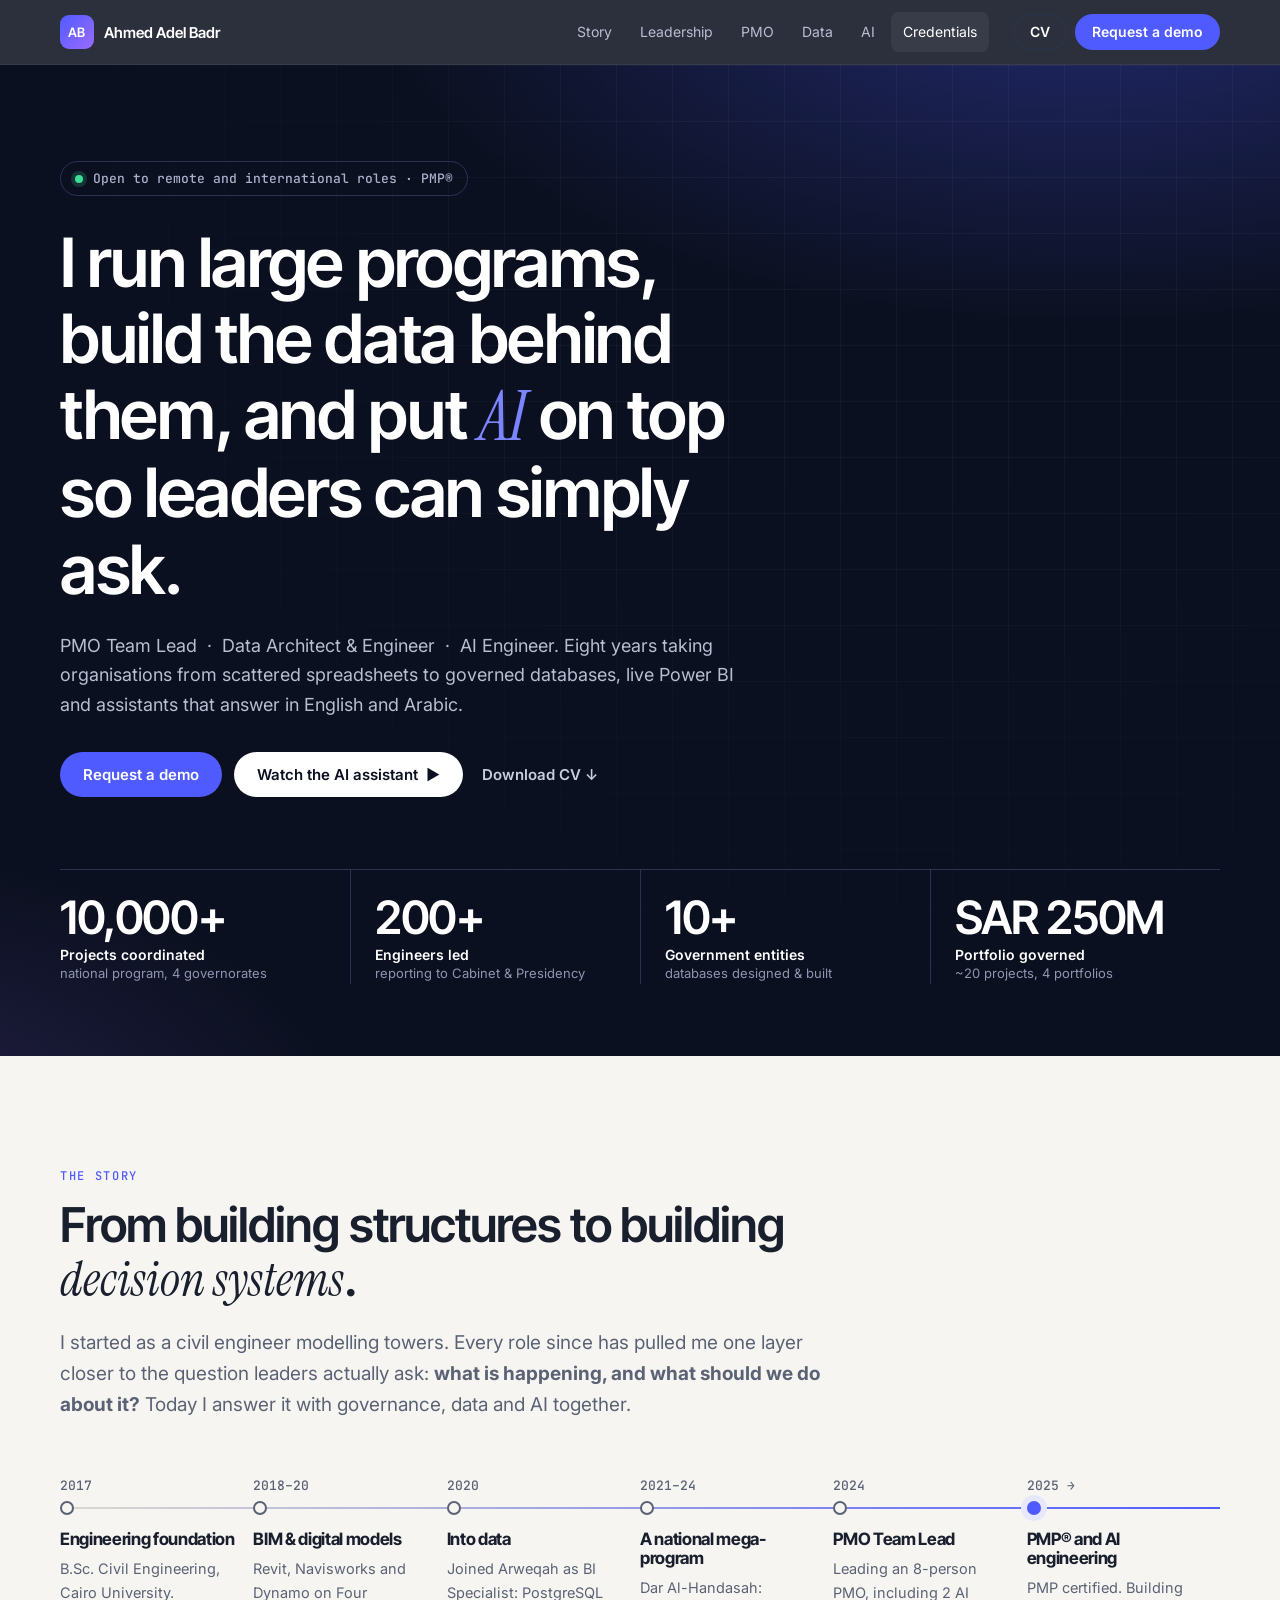
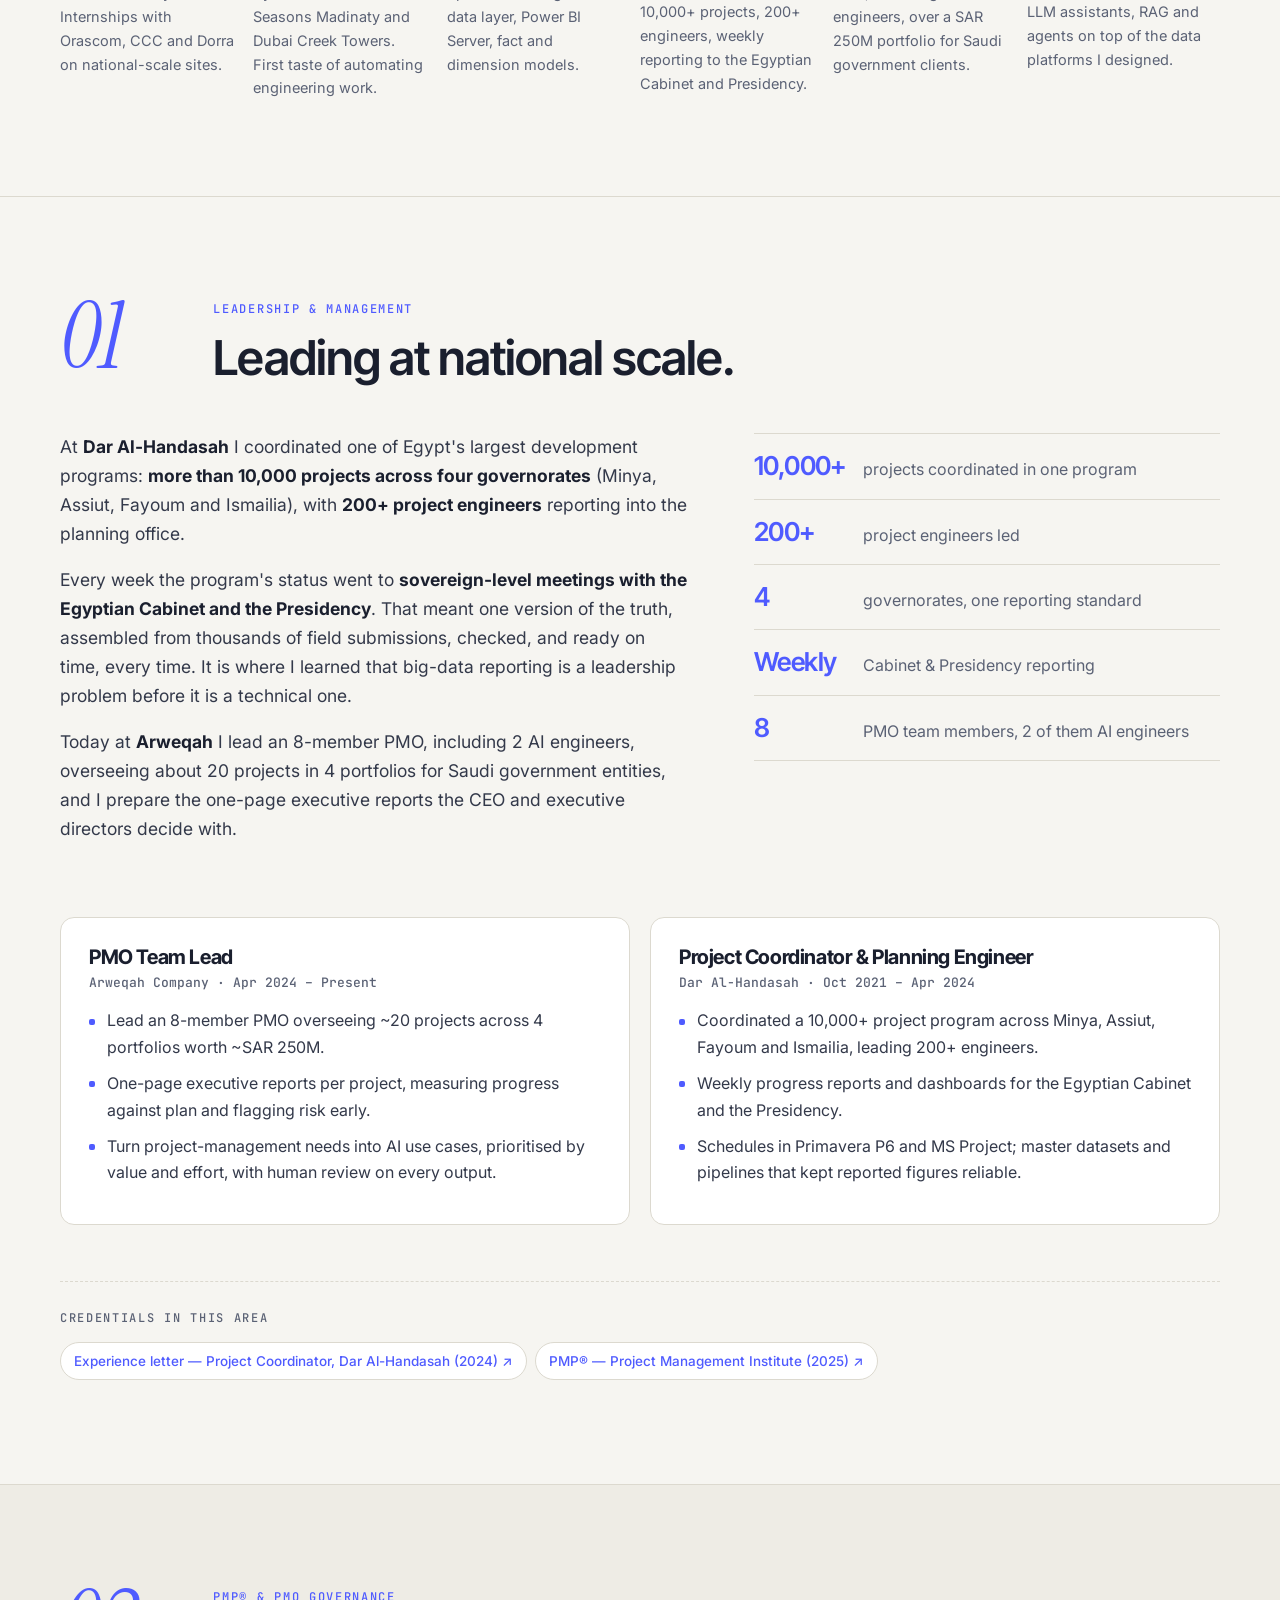
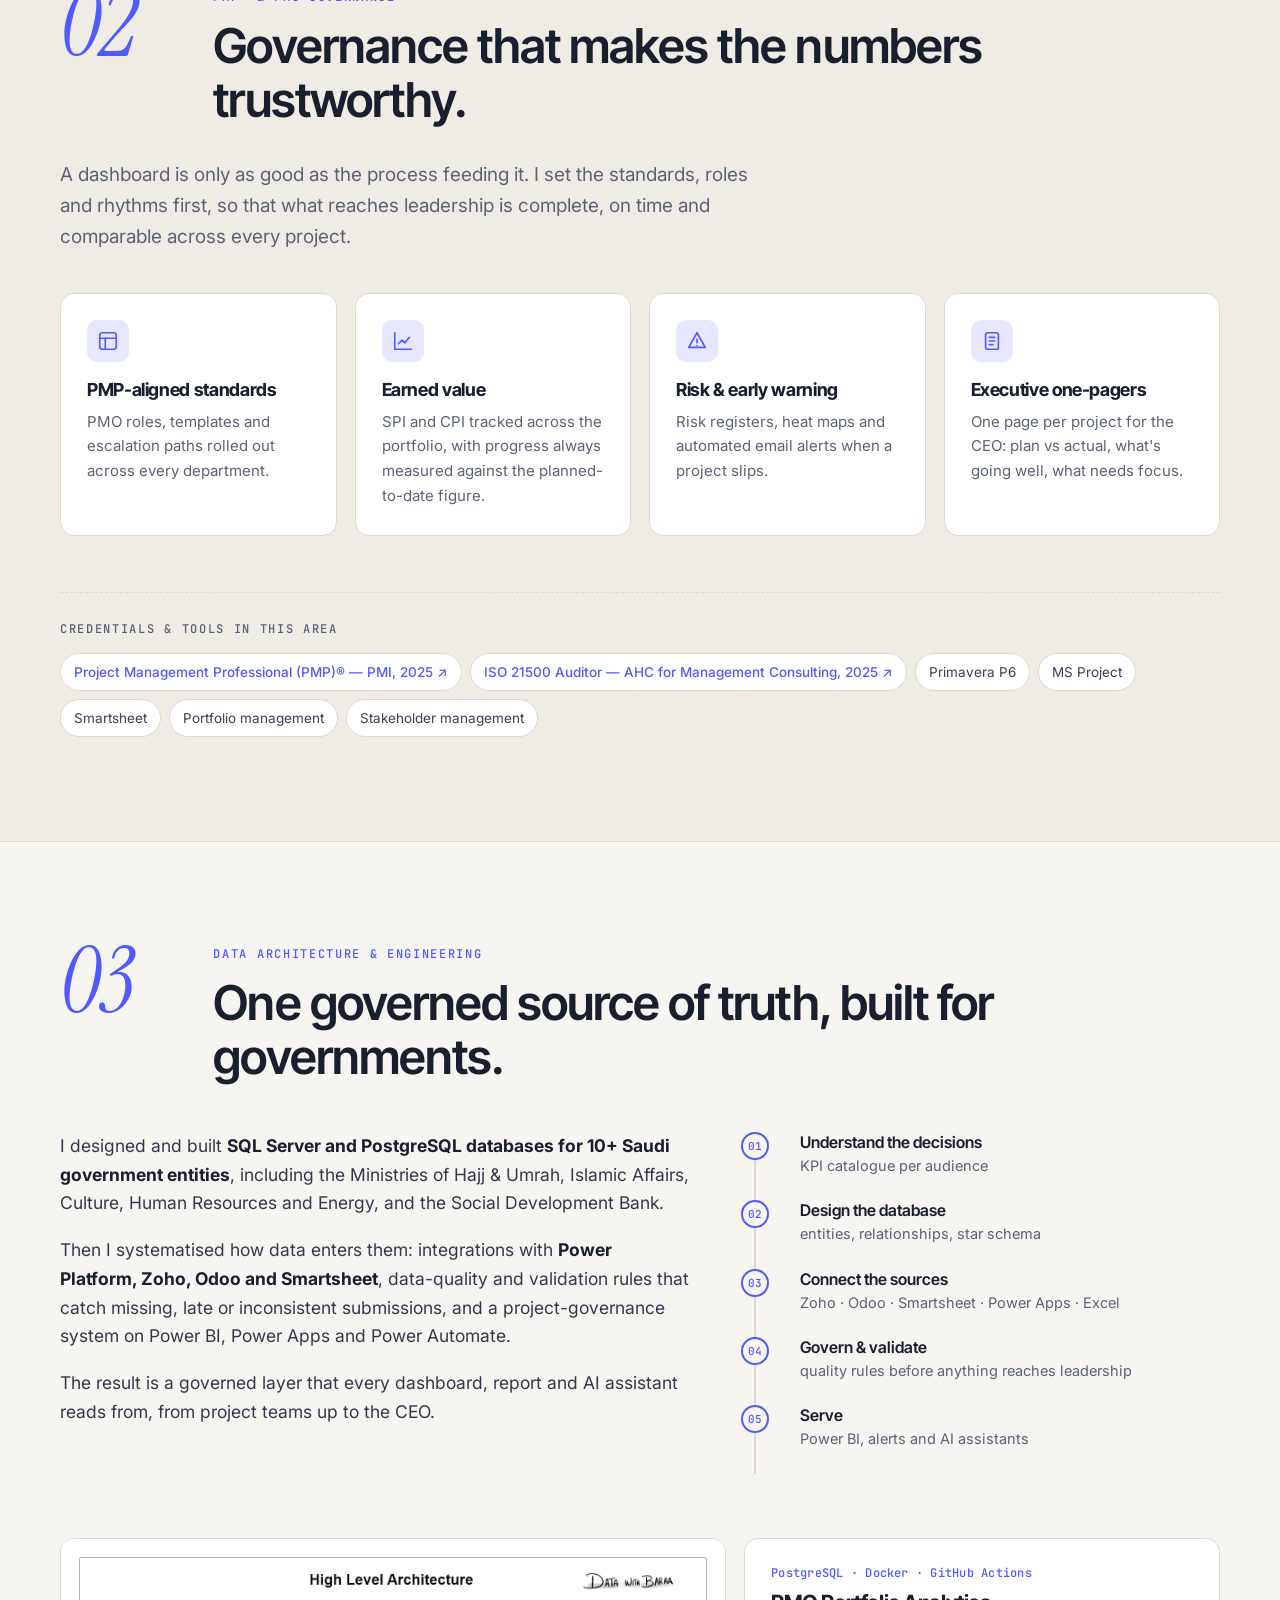
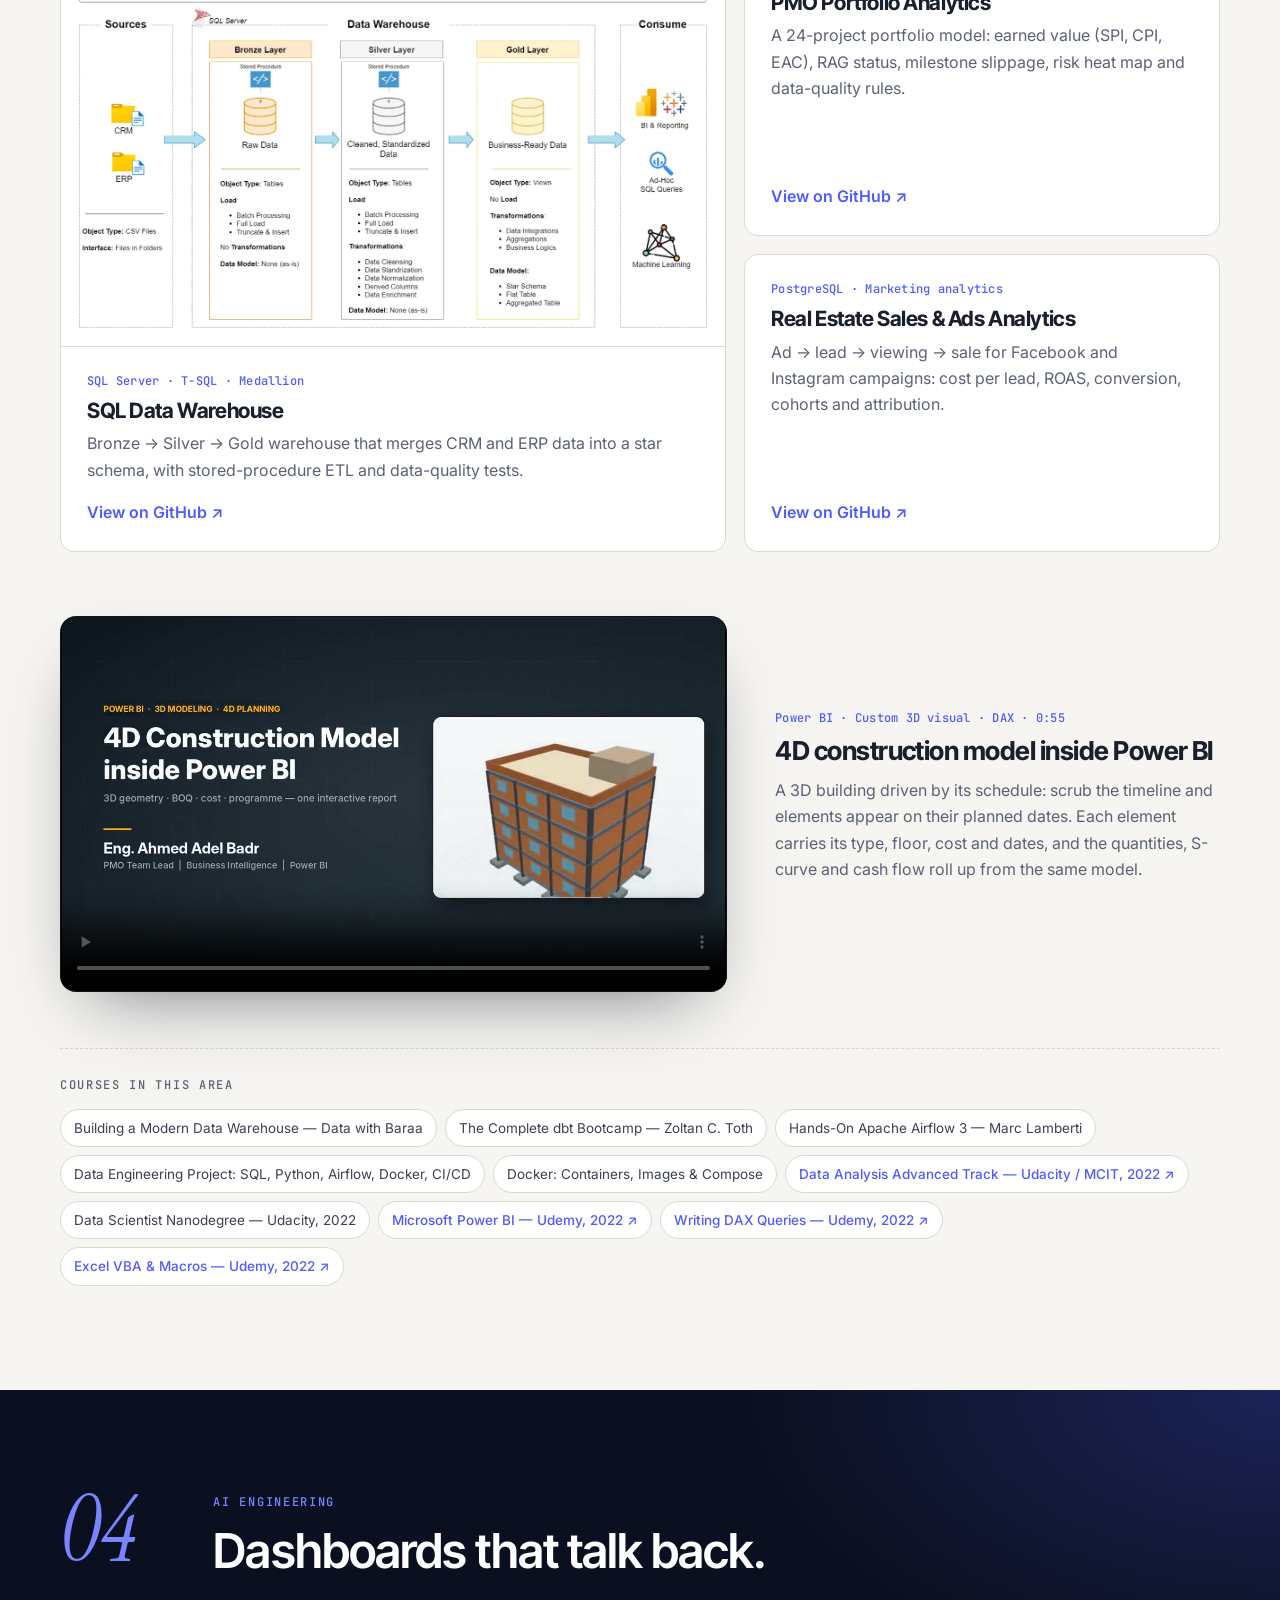
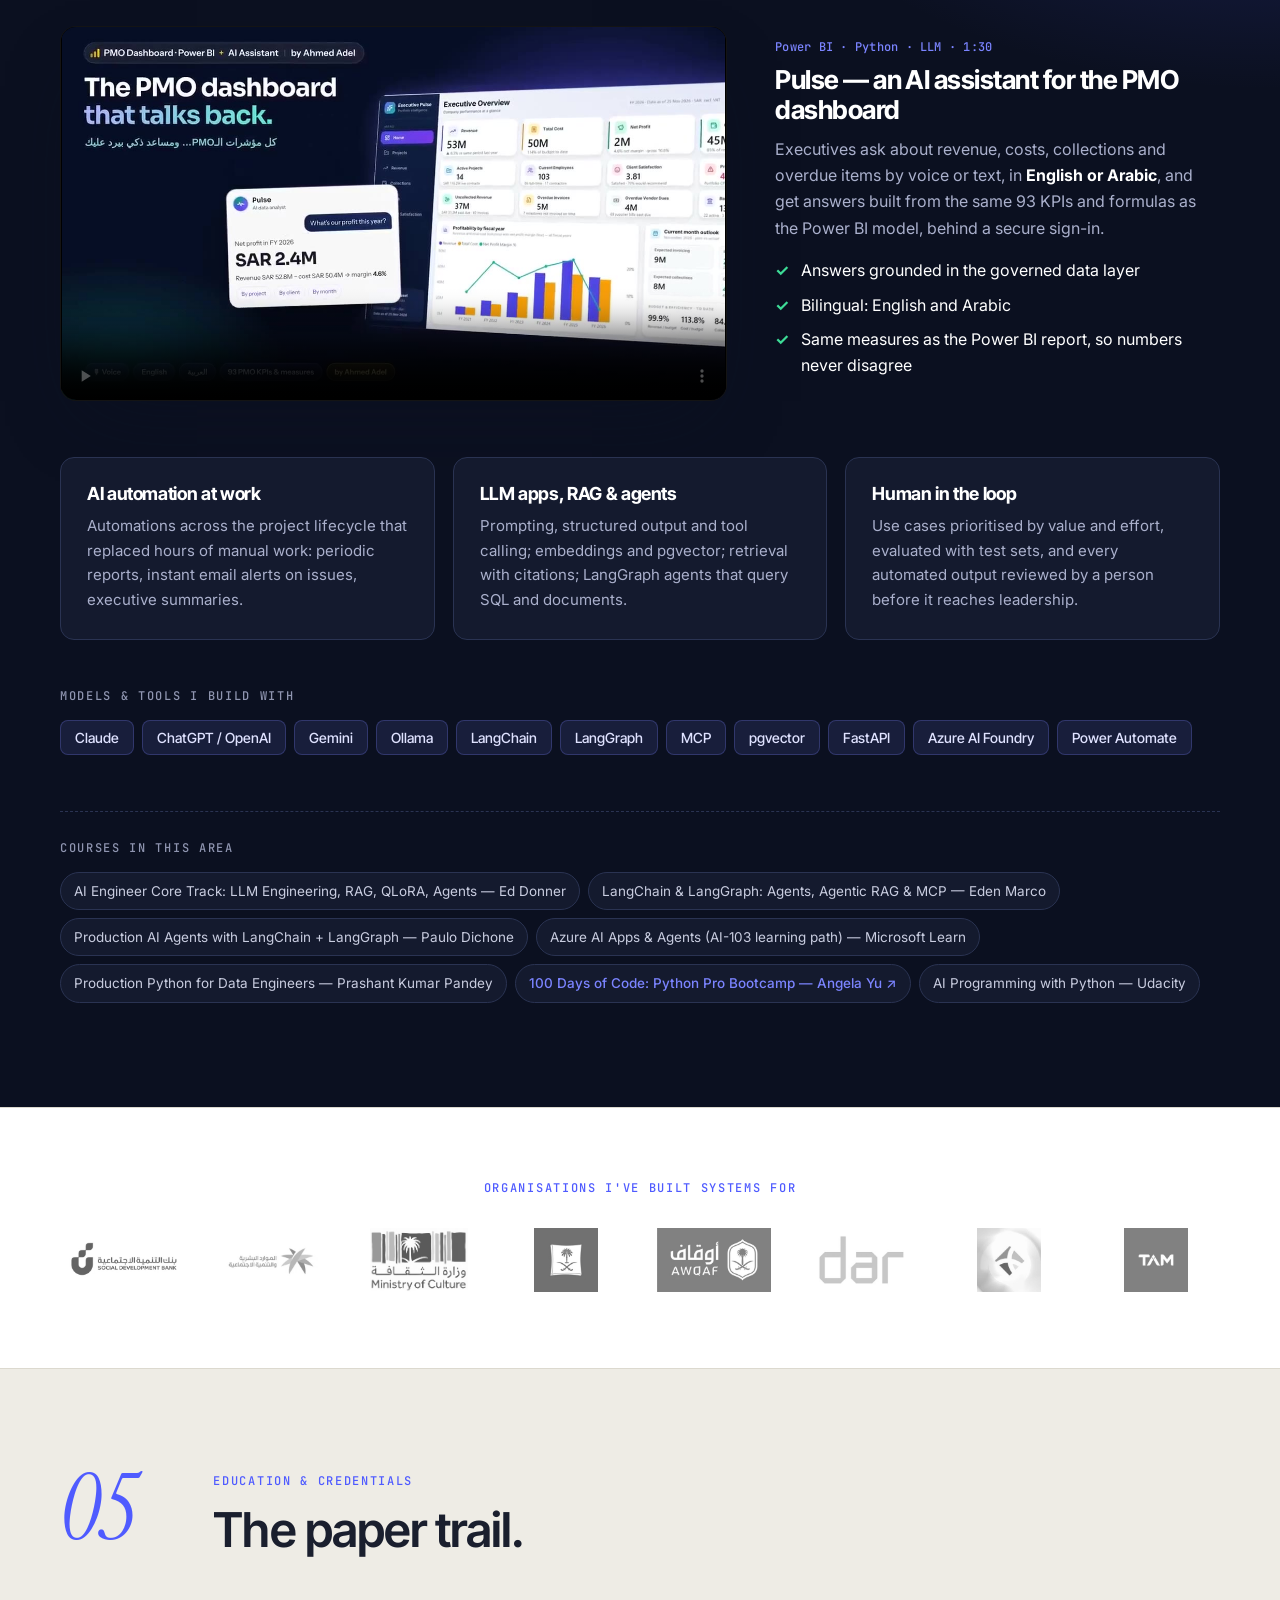
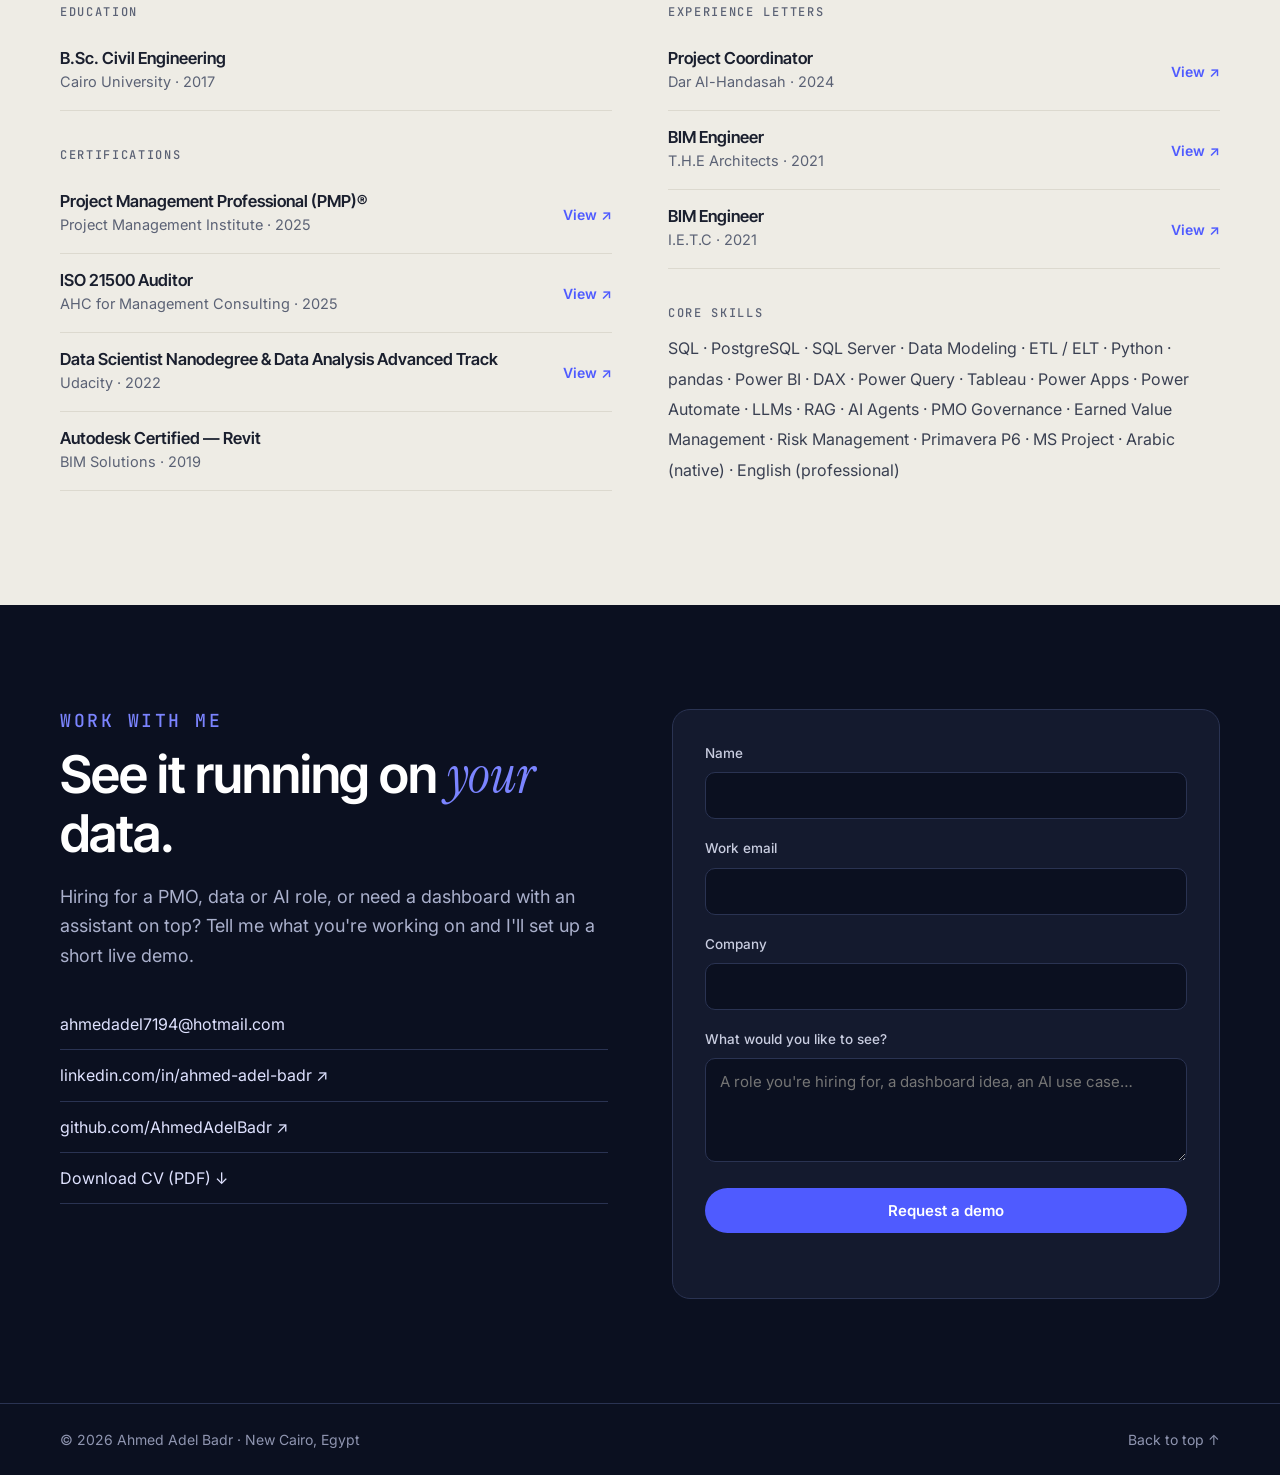
==== commit 1831c66f: "Rebuild portfolio as a storytelling site Chapters for leadership, PMP/PMO governance, data architect" ====
--- a/index.html
+++ b/index.html
@@ -2,547 +2,469 @@
 <html lang="en">
 <head>
 <meta charset="UTF-8">
-<meta name="viewport" content="width=device-width, initial-scale=1.0">
-<title>Ahmed Adel Badr — BI &amp; PMO Leadership Portfolio</title>
-<meta name="description" content="Business Intelligence and PMO leadership portfolio — from database design to Power BI dashboards for executive, department, and project-level decision making.">
-
+<meta name="viewport" content="width=device-width, initial-scale=1">
+<title>Ahmed Adel Badr | PMO Team Lead · Data Architect · AI Engineer</title>
+<meta name="description" content="Ahmed Adel Badr — PMP-certified PMO Team Lead, data architect and AI engineer. Led 200+ engineers on a 10,000+ project national program, built databases for 10+ Saudi government entities, and ships Power BI dashboards with AI assistants.">
+<meta name="keywords" content="PMO Team Lead, PMP, Data Engineer, Data Architect, AI Engineer, Power BI, SQL, PostgreSQL, Python, LLM, RAG, Business Intelligence, Portfolio Management">
+<meta name="author" content="Ahmed Adel Badr">
+<link rel="canonical" href="https://ahmedadelbadr.github.io/Portofolio/">
+<meta property="og:type" content="profile">
+<meta property="og:title" content="Ahmed Adel Badr — PMO, Data & AI">
+<meta property="og:description" content="From leading 200+ engineers on 10,000+ projects to building the data and AI systems leaders decide with.">
+<meta property="og:url" content="https://ahmedadelbadr.github.io/Portofolio/">
+<meta property="og:image" content="https://ahmedadelbadr.github.io/Portofolio/assets/img/og-cover.jpg">
+<meta name="twitter:card" content="summary_large_image">
+<meta name="theme-color" content="#0b1020">
 <link rel="preconnect" href="https://fonts.googleapis.com">
 <link rel="preconnect" href="https://fonts.gstatic.com" crossorigin>
-<link href="https://fonts.googleapis.com/css2?family=Space+Grotesk:wght@500;600;700&family=Inter:wght@400;500;600&family=IBM+Plex+Mono:wght@400;500;600&display=swap" rel="stylesheet">
+<link href="https://fonts.googleapis.com/css2?family=Inter:wght@400;500;600&family=Inter+Tight:wght@500;600;700&family=Instrument+Serif:ital@0;1&family=JetBrains+Mono:wght@400;500&display=swap" rel="stylesheet">
 <link rel="stylesheet" href="assets/css/style.css">
+<script type="application/ld+json">
+{
+  "@context": "https://schema.org",
+  "@type": "Person",
+  "name": "Ahmed Adel Badr",
+  "jobTitle": "PMO Team Lead · Data Architect · AI Engineer",
+  "url": "https://ahmedadelbadr.github.io/Portofolio/",
+  "email": "mailto:ahmedadel7194@hotmail.com",
+  "address": {"@type": "PostalAddress", "addressLocality": "New Cairo", "addressCountry": "EG"},
+  "worksFor": {"@type": "Organization", "name": "Arweqah Company"},
+  "alumniOf": {"@type": "CollegeOrUniversity", "name": "Cairo University"},
+  "hasCredential": [{"@type": "EducationalOccupationalCredential", "name": "Project Management Professional (PMP)", "recognizedBy": {"@type": "Organization", "name": "Project Management Institute"}}],
+  "knowsAbout": ["Project Management", "PMO Governance", "Earned Value Management", "Data Architecture", "Data Engineering", "SQL", "PostgreSQL", "Power BI", "Python", "Large Language Models", "Retrieval-Augmented Generation", "AI Agents"],
+  "sameAs": ["https://www.linkedin.com/in/ahmed-adel-badr/", "https://github.com/AhmedAdelBadr"]
+}
+</script>
 </head>
 <body>
 
-<!-- ============================================================
-     HEADER
-     ============================================================ -->
-<header class="site-header">
-  <div class="wrap nav">
-    <a href="#top" class="brand">Ahmed Adel Badr<span>.</span></a>
-    <nav class="nav-links">
-      <a href="#dashboards">Dashboards</a>
-      <a href="#journey">How I Work</a>
-      <a href="#clients">Clients</a>
-      <a href="#certificates">Certificates</a>
-      <a href="#demo">Request a Demo</a>
-      <a href="#demo" class="btn btn-primary">Get in touch</a>
+<a class="skip" href="#main">Skip to content</a>
+
+<header class="nav" id="top">
+  <div class="wrap nav-inner">
+    <a href="#top" class="brand" aria-label="Ahmed Adel Badr, home"><span class="brand-mark">AB</span><span class="brand-name">Ahmed Adel Badr</span></a>
+    <nav aria-label="Primary">
+      <ul class="nav-links" id="nav-links">
+        <li><a href="#story">Story</a></li>
+        <li><a href="#leadership">Leadership</a></li>
+        <li><a href="#pmo">PMO</a></li>
+        <li><a href="#data">Data</a></li>
+        <li><a href="#ai">AI</a></li>
+        <li><a href="#credentials">Credentials</a></li>
+      </ul>
     </nav>
+    <div class="nav-cta">
+      <a class="btn btn-ghost btn-sm" href="assets/cv/Ahmed_Adel_Badr_CV.pdf" download>CV</a>
+      <a class="btn btn-primary btn-sm" href="#demo">Request a demo</a>
+      <button class="nav-toggle" id="nav-toggle" aria-label="Open menu" aria-expanded="false" aria-controls="nav-links"><span></span><span></span></button>
+    </div>
   </div>
 </header>
 
-<main id="top">
-
-  <!-- ============================================================
-       HERO
-       ============================================================ -->
+<main id="main">
+
+<!-- ============ HERO ============ -->
 <section class="hero">
-    <div class="wrap hero-grid">
-      <div>
-        <span class="eyebrow">BI &amp; PMO Leadership Portfolio</span>
-        <h1>I build the reporting layer<br>that runs <em>every level</em><br>of the organization.</h1>
-        <p class="hero-sub">
-          I lead Business Intelligence strategy and PMO governance end to end —
-          from board-level portfolio health down to sprint-level execution —
-          so every layer of leadership sees the truth about where projects stand.
-        </p>
-        <div class="hero-cta">
-          <a href="#dashboards" class="btn btn-primary">View dashboard samples</a>
-          <a href="assets/cv/Ahmed_Adel_Badr_CV.pdf" target="_blank" rel="noopener" class="btn btn-secondary">
-            <svg width="15" height="15" viewBox="0 0 24 24" fill="none" stroke="currentColor" stroke-width="2"><path d="M12 3v12m0 0l-4-4m4 4l4-4M4 21h16"/></svg>
-            Download CV
-          </a>
-          <a href="#certificates" class="btn btn-secondary">
-            <svg width="15" height="15" viewBox="0 0 24 24" fill="none" stroke="currentColor" stroke-width="2"><circle cx="12" cy="8" r="5"/><path d="M8.5 12.5L7 22l5-3 5 3-1.5-9.5"/></svg>
-            View Certificates
-          </a>
+  <div class="hero-grid" aria-hidden="true"></div>
+  <div class="wrap hero-inner">
+    <p class="eyebrow"><span class="dot"></span> Open to remote and international roles · PMP®</p>
+    <h1>I run large programs, build the data behind them, and put <em>AI</em> on top so leaders can simply ask.</h1>
+    <p class="hero-sub">PMO Team Lead &nbsp;·&nbsp; Data Architect &amp; Engineer &nbsp;·&nbsp; AI Engineer. Eight years taking organisations from scattered spreadsheets to governed databases, live Power BI and assistants that answer in English and Arabic.</p>
+    <div class="hero-actions">
+      <a class="btn btn-primary" href="#demo">Request a demo</a>
+      <a class="btn btn-light" href="#ai">Watch the AI assistant <span aria-hidden="true">▶</span></a>
+      <a class="btn btn-link" href="assets/cv/Ahmed_Adel_Badr_CV.pdf" download>Download CV ↓</a>
+    </div>
+
+    <dl class="stats">
+      <div><dt>Projects coordinated</dt><dd data-count="10000" data-suffix="+">10,000+</dd><span>national program, 4 governorates</span></div>
+      <div><dt>Engineers led</dt><dd data-count="200" data-suffix="+">200+</dd><span>reporting to Cabinet &amp; Presidency</span></div>
+      <div><dt>Government entities</dt><dd data-count="10" data-suffix="+">10+</dd><span>databases designed &amp; built</span></div>
+      <div><dt>Portfolio governed</dt><dd>SAR 250M</dd><span>~20 projects, 4 portfolios</span></div>
+    </dl>
+  </div>
+</section>
+
+<!-- ============ STORY ============ -->
+<section class="story" id="story">
+  <div class="wrap">
+    <header class="sec-head">
+      <p class="kicker">The story</p>
+      <h2>From building structures to building <em>decision systems</em>.</h2>
+      <p class="lede">I started as a civil engineer modelling towers. Every role since has pulled me one layer closer to the question leaders actually ask: <strong>what is happening, and what should we do about it?</strong> Today I answer it with governance, data and AI together.</p>
+    </header>
+
+    <ol class="timeline">
+      <li>
+        <span class="t-year">2017</span>
+        <div><h3>Engineering foundation</h3><p>B.Sc. Civil Engineering, Cairo University. Internships with Orascom, CCC and Dorra on national-scale sites.</p></div>
+      </li>
+      <li>
+        <span class="t-year">2018–20</span>
+        <div><h3>BIM &amp; digital models</h3><p>Revit, Navisworks and Dynamo on Four Seasons Madinaty and Dubai Creek Towers. First taste of automating engineering work.</p></div>
+      </li>
+      <li>
+        <span class="t-year">2020</span>
+        <div><h3>Into data</h3><p>Joined Arweqah as BI Specialist: PostgreSQL data layer, Power BI Server, fact and dimension models.</p></div>
+      </li>
+      <li>
+        <span class="t-year">2021–24</span>
+        <div><h3>A national mega-program</h3><p>Dar Al-Handasah: 10,000+ projects, 200+ engineers, weekly reporting to the Egyptian Cabinet and Presidency.</p></div>
+      </li>
+      <li>
+        <span class="t-year">2024</span>
+        <div><h3>PMO Team Lead</h3><p>Leading an 8-person PMO, including 2 AI engineers, over a SAR 250M portfolio for Saudi government clients.</p></div>
+      </li>
+      <li class="now">
+        <span class="t-year">2025 →</span>
+        <div><h3>PMP® and AI engineering</h3><p>PMP certified. Building LLM assistants, RAG and agents on top of the data platforms I designed.</p></div>
+      </li>
+    </ol>
+  </div>
+</section>
+
+<!-- ============ 01 LEADERSHIP ============ -->
+<section class="chapter" id="leadership">
+  <div class="wrap">
+    <header class="chap-head">
+      <span class="chap-no">01</span>
+      <div>
+        <p class="kicker">Leadership &amp; management</p>
+        <h2>Leading at national scale.</h2>
+      </div>
+    </header>
+
+    <div class="split">
+      <div class="prose">
+        <p>At <strong>Dar Al-Handasah</strong> I coordinated one of Egypt's largest development programs: <strong>more than 10,000 projects across four governorates</strong> (Minya, Assiut, Fayoum and Ismailia), with <strong>200+ project engineers</strong> reporting into the planning office.</p>
+        <p>Every week the program's status went to <strong>sovereign-level meetings with the Egyptian Cabinet and the Presidency</strong>. That meant one version of the truth, assembled from thousands of field submissions, checked, and ready on time, every time. It is where I learned that big-data reporting is a leadership problem before it is a technical one.</p>
+        <p>Today at <strong>Arweqah</strong> I lead an 8-member PMO, including 2 AI engineers, overseeing about 20 projects in 4 portfolios for Saudi government entities, and I prepare the one-page executive reports the CEO and executive directors decide with.</p>
+      </div>
+      <ul class="facts">
+        <li><b>10,000+</b><span>projects coordinated in one program</span></li>
+        <li><b>200+</b><span>project engineers led</span></li>
+        <li><b>4</b><span>governorates, one reporting standard</span></li>
+        <li><b>Weekly</b><span>Cabinet &amp; Presidency reporting</span></li>
+        <li><b>8</b><span>PMO team members, 2 of them AI engineers</span></li>
+      </ul>
+    </div>
+
+    <div class="roles">
+      <article class="role">
+        <header><h3>PMO Team Lead</h3><p>Arweqah Company · Apr 2024 – Present</p></header>
+        <ul>
+          <li>Lead an 8-member PMO overseeing ~20 projects across 4 portfolios worth ~SAR 250M.</li>
+          <li>One-page executive reports per project, measuring progress against plan and flagging risk early.</li>
+          <li>Turn project-management needs into AI use cases, prioritised by value and effort, with human review on every output.</li>
+        </ul>
+      </article>
+      <article class="role">
+        <header><h3>Project Coordinator &amp; Planning Engineer</h3><p>Dar Al-Handasah · Oct 2021 – Apr 2024</p></header>
+        <ul>
+          <li>Coordinated a 10,000+ project program across Minya, Assiut, Fayoum and Ismailia, leading 200+ engineers.</li>
+          <li>Weekly progress reports and dashboards for the Egyptian Cabinet and the Presidency.</li>
+          <li>Schedules in Primavera P6 and MS Project; master datasets and pipelines that kept reported figures reliable.</li>
+        </ul>
+      </article>
+    </div>
+
+    <aside class="learned">
+      <h3>Credentials in this area</h3>
+      <ul class="chips">
+        <li><a href="https://drive.google.com/file/d/1q_RT0Qz3ew5uecpxc_AmKlcT4p2NB-rT/view?usp=sharing" target="_blank" rel="noopener">Experience letter — Project Coordinator, Dar Al-Handasah (2024) ↗</a></li>
+        <li><a href="https://drive.google.com/file/d/1sctywcb_eWgwLuayeytK_qo51sxbiGKT/view?usp=sharing" target="_blank" rel="noopener">PMP® — Project Management Institute (2025) ↗</a></li>
+      </ul>
+    </aside>
+  </div>
+</section>
+
+<!-- ============ 02 PMO ============ -->
+<section class="chapter alt" id="pmo">
+  <div class="wrap">
+    <header class="chap-head">
+      <span class="chap-no">02</span>
+      <div>
+        <p class="kicker">PMP® &amp; PMO governance</p>
+        <h2>Governance that makes the numbers trustworthy.</h2>
+      </div>
+    </header>
+
+    <p class="lede narrow">A dashboard is only as good as the process feeding it. I set the standards, roles and rhythms first, so that what reaches leadership is complete, on time and comparable across every project.</p>
+
+    <div class="cards cards-4">
+      <article class="card">
+        <span class="card-ico" aria-hidden="true"><svg viewBox="0 0 24 24" width="22" height="22" fill="none" stroke="currentColor" stroke-width="1.8" stroke-linecap="round" stroke-linejoin="round"><rect x="3" y="3" width="18" height="18" rx="3"/><path d="M3 9h18M9 21V9"/></svg></span>
+        <h3>PMP-aligned standards</h3>
+        <p>PMO roles, templates and escalation paths rolled out across every department.</p>
+      </article>
+      <article class="card">
+        <span class="card-ico" aria-hidden="true"><svg viewBox="0 0 24 24" width="22" height="22" fill="none" stroke="currentColor" stroke-width="1.8" stroke-linecap="round" stroke-linejoin="round"><path d="M3 3v18h18"/><path d="M7 15l4-4 3 3 5-6"/></svg></span>
+        <h3>Earned value</h3>
+        <p>SPI and CPI tracked across the portfolio, with progress always measured against the planned-to-date figure.</p>
+      </article>
+      <article class="card">
+        <span class="card-ico" aria-hidden="true"><svg viewBox="0 0 24 24" width="22" height="22" fill="none" stroke="currentColor" stroke-width="1.8" stroke-linecap="round" stroke-linejoin="round"><path d="M12 3l9 16H3z"/><path d="M12 10v4M12 17h.01"/></svg></span>
+        <h3>Risk &amp; early warning</h3>
+        <p>Risk registers, heat maps and automated email alerts when a project slips.</p>
+      </article>
+      <article class="card">
+        <span class="card-ico" aria-hidden="true"><svg viewBox="0 0 24 24" width="22" height="22" fill="none" stroke="currentColor" stroke-width="1.8" stroke-linecap="round" stroke-linejoin="round"><rect x="5" y="3" width="14" height="18" rx="2"/><path d="M9 8h6M9 12h6M9 16h4"/></svg></span>
+        <h3>Executive one-pagers</h3>
+        <p>One page per project for the CEO: plan vs actual, what's going well, what needs focus.</p>
+      </article>
+    </div>
+
+    <aside class="learned">
+      <h3>Credentials &amp; tools in this area</h3>
+      <ul class="chips">
+        <li><a href="https://drive.google.com/file/d/1sctywcb_eWgwLuayeytK_qo51sxbiGKT/view?usp=sharing" target="_blank" rel="noopener">Project Management Professional (PMP)® — PMI, 2025 ↗</a></li>
+        <li><a href="https://drive.google.com/file/d/1mkUCLKhJdVE5GNy3GKUCkLPYvv0y7A4N/view?usp=sharing" target="_blank" rel="noopener">ISO 21500 Auditor — AHC for Management Consulting, 2025 ↗</a></li>
+        <li>Primavera P6</li><li>MS Project</li><li>Smartsheet</li><li>Portfolio management</li><li>Stakeholder management</li>
+      </ul>
+    </aside>
+  </div>
+</section>
+
+<!-- ============ 03 DATA ============ -->
+<section class="chapter" id="data">
+  <div class="wrap">
+    <header class="chap-head">
+      <span class="chap-no">03</span>
+      <div>
+        <p class="kicker">Data architecture &amp; engineering</p>
+        <h2>One governed source of truth, built for governments.</h2>
+      </div>
+    </header>
+
+    <div class="split">
+      <div class="prose">
+        <p>I designed and built <strong>SQL Server and PostgreSQL databases for 10+ Saudi government entities</strong>, including the Ministries of Hajj &amp; Umrah, Islamic Affairs, Culture, Human Resources and Energy, and the Social Development Bank.</p>
+        <p>Then I systematised how data enters them: integrations with <strong>Power Platform, Zoho, Odoo and Smartsheet</strong>, data-quality and validation rules that catch missing, late or inconsistent submissions, and a project-governance system on Power BI, Power Apps and Power Automate.</p>
+        <p>The result is a governed layer that every dashboard, report and AI assistant reads from, from project teams up to the CEO.</p>
+      </div>
+      <ol class="flow">
+        <li><b>Understand the decisions</b><span>KPI catalogue per audience</span></li>
+        <li><b>Design the database</b><span>entities, relationships, star schema</span></li>
+        <li><b>Connect the sources</b><span>Zoho · Odoo · Smartsheet · Power Apps · Excel</span></li>
+        <li><b>Govern &amp; validate</b><span>quality rules before anything reaches leadership</span></li>
+        <li><b>Serve</b><span>Power BI, alerts and AI assistants</span></li>
+      </ol>
+    </div>
+
+    <div class="work">
+      <article class="work-card feature">
+        <figure><img src="assets/img/work/data_architecture.webp" alt="Medallion data architecture diagram: sources, bronze, silver and gold layers" loading="lazy" width="1400" height="788"></figure>
+        <div class="work-body">
+          <p class="tag">SQL Server · T-SQL · Medallion</p>
+          <h3>SQL Data Warehouse</h3>
+          <p>Bronze → Silver → Gold warehouse that merges CRM and ERP data into a star schema, with stored-procedure ETL and data-quality tests.</p>
+          <a class="more" href="https://github.com/AhmedAdelBadr/sql-data-warehouse-project" target="_blank" rel="noopener">View on GitHub ↗</a>
         </div>
-      </div>
-      <div class="hero-side">
-        <div class="hero-stat">
-          <div class="num">03</div>
-          <div class="label">Command altitudes covered — Executive, Department, Project</div>
+      </article>
+      <article class="work-card">
+        <div class="work-body">
+          <p class="tag">PostgreSQL · Docker · GitHub Actions</p>
+          <h3>PMO Portfolio Analytics</h3>
+          <p>A 24-project portfolio model: earned value (SPI, CPI, EAC), RAG status, milestone slippage, risk heat map and data-quality rules.</p>
+          <a class="more" href="https://github.com/AhmedAdelBadr/pmo-portfolio-sql-analytics" target="_blank" rel="noopener">View on GitHub ↗</a>
         </div>
-        <div class="hero-stat">
-          <div class="num">PMP</div>
-          <div class="label">Governance framework aligned to PMP standards</div>
+      </article>
+      <article class="work-card">
+        <div class="work-body">
+          <p class="tag">PostgreSQL · Marketing analytics</p>
+          <h3>Real Estate Sales &amp; Ads Analytics</h3>
+          <p>Ad → lead → viewing → sale for Facebook and Instagram campaigns: cost per lead, ROAS, conversion, cohorts and attribution.</p>
+          <a class="more" href="https://github.com/AhmedAdelBadr/real-estate-sales-sql-analytics" target="_blank" rel="noopener">View on GitHub ↗</a>
         </div>
-        <div class="hero-stat">
-          <div class="num">100%</div>
-          <div class="label">Departments onboarded to unified portfolio reporting</div>
-        </div>
-      </div>
-    </div>
-  </section>
-
-  <!-- ============================================================
-       DASHBOARD SAMPLES — "Command Altitudes"
-       ============================================================ -->
-  <section class="altitudes" id="dashboards">
-    <div class="wrap">
-      <div class="section-head">
-        <span class="eyebrow">Dashboard Samples</span>
-        <h2>Every level of the org needs a different altitude.</h2>
-        <p>The same portfolio, told three ways — a boardroom view for strategic calls, a department view for resourcing and delivery, and a project view for day-to-day execution. Each dashboard is built for the decision that altitude actually needs to make.</p>
-      </div>
-
-      <div class="altitude-tabs" role="tablist" aria-label="Dashboard altitude">
-        <button class="altitude-tab active" data-target="exec" role="tab" aria-selected="true">
-          Executive <span class="ft">30,000 FT</span>
-        </button>
-        <button class="altitude-tab" data-target="dept" role="tab" aria-selected="false">
-          Department <span class="ft">10,000 FT</span>
-        </button>
-        <button class="altitude-tab" data-target="pm" role="tab" aria-selected="false">
-          Project <span class="ft">GROUND LEVEL</span>
-        </button>
-      </div>
-
-      <!-- Executive panel -->
-      <div class="altitude-panel active" id="panel-exec">
-        <div class="altitude-intro">
-          <div>
-            <h3>Executive / CEO view</h3>
-            <p>Portfolio health, budget variance, and strategic alignment — built for a five-minute leadership review, not a deep dive.</p>
-          </div>
-          <span class="altitude-audience">FOR: CEO · C-SUITE · BOARD</span>
-        </div>
-        <div class="dash-grid">
-          <div class="dash-card">
-            <figure><img src="assets/img/dashboards/executive/exec-1.svg" alt="Executive portfolio health dashboard with KPI tiles and delivery trend"></figure>
-            <div class="dash-caption">
-              <h4>Portfolio Health Overview</h4>
-              <span class="tag">POWER BI</span>
-            </div>
-          </div>
-          <div class="dash-card">
-            <figure><img src="assets/img/dashboards/executive/exec-2.svg" alt="Division scorecard dashboard comparing schedule performance and risk"></figure>
-            <div class="dash-caption">
-              <h4>Division Scorecard</h4>
-              <span class="tag">POWER BI</span>
-            </div>
-          </div>
-        </div>
-      </div>
-
-      <!-- Department panel -->
-      <div class="altitude-panel" id="panel-dept">
-        <div class="altitude-intro">
-          <div>
-            <h3>Department / Operations view</h3>
-            <p>Team utilization, delivery status across active initiatives, and capacity vs. demand — built for department heads running weekly reviews.</p>
-          </div>
-          <span class="altitude-audience">FOR: DEPARTMENT HEADS · PMO</span>
-        </div>
-        <div class="dash-grid">
-          <div class="dash-card">
-            <figure><img src="assets/img/dashboards/department/dept-1.svg" alt="Department operations dashboard showing team utilization and project status"></figure>
-            <div class="dash-caption">
-              <h4>Resource &amp; Delivery Tracker</h4>
-              <span class="tag">POWER BI</span>
-            </div>
-          </div>
-          <div class="dash-card">
-            <figure><img src="assets/img/dashboards/department/dept-2.svg" alt="Department backlog and trend tracker with status table and sparklines"></figure>
-            <div class="dash-caption">
-              <h4>Backlog &amp; Trend Tracker</h4>
-              <span class="tag">POWER BI</span>
-            </div>
-          </div>
-        </div>
-      </div>
-
-      <!-- PM panel -->
-      <div class="altitude-panel" id="panel-pm">
-        <div class="altitude-intro">
-          <div>
-            <h3>Project Manager view</h3>
-            <p>Timelines, milestones, and sprint execution — the working surface project managers and their teams live in day to day.</p>
-          </div>
-          <span class="altitude-audience">FOR: PROJECT MANAGERS · TEAMS</span>
-        </div>
-        <div class="dash-grid">
-          <div class="dash-card">
-            <figure><img src="assets/img/dashboards/pm/pm-1.svg" alt="Project timeline dashboard with milestones and cutover schedule"></figure>
-            <div class="dash-caption">
-              <h4>Project Timeline &amp; Milestones</h4>
-              <span class="tag">POWER BI</span>
-            </div>
-          </div>
-          <div class="dash-card">
-            <figure><img src="assets/img/dashboards/pm/pm-2.svg" alt="Sprint board dashboard with kanban columns and burndown chart"></figure>
-            <div class="dash-caption">
-              <h4>Sprint Board &amp; Burndown</h4>
-              <span class="tag">POWER BI</span>
-            </div>
-          </div>
-        </div>
-      </div>
-
-    </div>
-  </section>
-
-  <!-- ============================================================
-       HOW I WORK — data journey
-       ============================================================ -->
-  <section class="journey" id="journey">
-    <div class="wrap">
-      <div class="section-head">
-        <span class="eyebrow">How I Work</span>
-        <h2>From raw data to the decision on the table.</h2>
-        <p>The dashboards are the last step, not the first. For large government and private-sector programs, I build the whole path: understanding what leadership needs to decide, designing the database that holds the truth, connecting the systems that feed it, and only then turning it into analysis and dashboards.</p>
-      </div>
-
-      <ol class="journey-track">
-        <li class="j-step">
-          <div class="j-dot" aria-hidden="true">
-            <svg width="20" height="20" viewBox="0 0 24 24" fill="none" stroke="currentColor" stroke-width="2"><circle cx="11" cy="11" r="7"/><path d="M21 21l-4.3-4.3"/></svg>
-          </div>
-          <span class="j-num">01</span>
-          <h4>Understand the decisions</h4>
-          <p>Workshops with leadership and project teams to define the questions, KPIs and reporting levels each audience needs.</p>
-          <span class="j-out">KPI catalogue</span>
-        </li>
-        <li class="j-step">
-          <div class="j-dot" aria-hidden="true">
-            <svg width="20" height="20" viewBox="0 0 24 24" fill="none" stroke="currentColor" stroke-width="2"><ellipse cx="12" cy="5" rx="8" ry="3"/><path d="M4 5v14c0 1.7 3.6 3 8 3s8-1.3 8-3V5"/><path d="M4 12c0 1.7 3.6 3 8 3s8-1.3 8-3"/></svg>
-          </div>
-          <span class="j-num">02</span>
-          <h4>Design the database</h4>
-          <p>A clear structure of entities and relationships (programs, projects, finance, risks) on SQL / PostgreSQL, built to stay reliable as data grows.</p>
-          <span class="j-out">Database &amp; schema</span>
-        </li>
-        <li class="j-step">
-          <div class="j-dot" aria-hidden="true">
-            <svg width="20" height="20" viewBox="0 0 24 24" fill="none" stroke="currentColor" stroke-width="2"><path d="M8 7h12M8 7l3-3M8 7l3 3M16 17H4m12 0l-3-3m3 3l-3 3"/></svg>
-          </div>
-          <span class="j-num">03</span>
-          <h4>Connect the sources</h4>
-          <p>Integrations that bring Zoho, Odoo, Smartsheet, Power Apps and Excel submissions into one governed place, automatically.</p>
-          <span class="j-out">Integrated data</span>
-        </li>
-        <li class="j-step">
-          <div class="j-dot" aria-hidden="true">
-            <svg width="20" height="20" viewBox="0 0 24 24" fill="none" stroke="currentColor" stroke-width="2"><path d="M9 12l2 2 4-4"/><path d="M12 3l8 4v5c0 4.5-3.4 8.3-8 9-4.6-.7-8-4.5-8-9V7l8-4z"/></svg>
-          </div>
-          <span class="j-num">04</span>
-          <h4>Analyze &amp; validate</h4>
-          <p>KPIs, trends and forecasts calculated once in one place, with quality checks that catch missing or inconsistent data before leaders see it.</p>
-          <span class="j-out">Trusted numbers</span>
-        </li>
-        <li class="j-step">
-          <div class="j-dot" aria-hidden="true">
-            <svg width="20" height="20" viewBox="0 0 24 24" fill="none" stroke="currentColor" stroke-width="2"><rect x="3" y="3" width="18" height="18" rx="2"/><path d="M7 15v-3M12 15V8M17 15v-5"/></svg>
-          </div>
-          <span class="j-num">05</span>
-          <h4>Dashboards &amp; decisions</h4>
-          <p>Power BI dashboards for every level, from executive to project, plus automated alerts and reports that drive the review meeting.</p>
-          <span class="j-out">Decisions</span>
-        </li>
-      </ol>
-
-      <div class="journey-foot">
-        <p>Want to see how this is built? Two open projects on GitHub follow the same journey end to end.</p>
-        <div class="journey-links">
-          <a href="https://github.com/AhmedAdelBadr/pmo-portfolio-sql-analytics" target="_blank" rel="noopener" class="btn btn-secondary">PMO Portfolio Analytics ↗</a>
-          <a href="https://github.com/AhmedAdelBadr/real-estate-sales-sql-analytics" target="_blank" rel="noopener" class="btn btn-secondary">Real Estate Sales Analytics ↗</a>
-        </div>
-      </div>
-    </div>
-  </section>
-
-  <!-- ============================================================
-       CLIENTS
-       ============================================================ -->
-
-  <section class="clients" id="clients">
-    <div class="wrap">
-      <div class="section-head">
-        <span class="eyebrow">Clients</span>
-        <h2>Organizations I've built reporting systems for.</h2>
-      </div>
-
-     <div class="client-marquee">
-       <div class="client-track">
-         <div class="client-card">
-           <div class="client-logo"><img src="assets/img/dashboards/Clients/client-1.webp" alt="Social Development Bank logo"></div>
-           <div class="client-name">Social Development Bank</div>
-         </div>
-         <div class="client-card">
-           <div class="client-logo"><img src="assets/img/dashboards/Clients/client-2.jpg" alt="Arweqah ALreyadah logo"></div>
-           <div class="client-name">Arweqah ALreyadah</div>
-         </div>
-         <div class="client-card">
-           <div class="client-logo"><img src="assets/img/dashboards/Clients/client-3.png" alt="AWQAF logo"></div>
-           <div class="client-name">AWQAF</div>
-         </div>
-         <div class="client-card">
-           <div class="client-logo"><img src="assets/img/dashboards/Clients/client-4.png" alt="Dar Al-Handsa logo"></div>
-           <div class="client-name">Dar Al-Handsa</div>
-         </div>
-         <div class="client-card">
-           <div class="client-logo"><img src="assets/img/dashboards/Clients/client-5.png" alt="Ministry of Human Resources and Social Development logo"></div>
-           <div class="client-name">Ministry of Human Resources and Social Development</div>
-         </div>
-         <div class="client-card">
-           <div class="client-logo"><img src="assets/img/dashboards/Clients/client-6.jpg" alt="Tam logo"></div>
-           <div class="client-name">Tam</div>
-         </div>
-         <div class="client-card">
-           <div class="client-logo"><img src="assets/img/dashboards/Clients/client-7.png" alt="Ministry of Culture logo"></div>
-           <div class="client-name">Ministry of Culture</div>
-         </div>
-         <div class="client-card">
-           <div class="client-logo"><img src="assets/img/dashboards/Clients/client-8.jpg" alt="Ministry of Commerce logo"></div>
-           <div class="client-name">Ministry of Commerce</div>
-         </div>
-       </div>
-       <div class="client-track" aria-hidden="true">
-         <div class="client-card">
-           <div class="client-logo"><img src="assets/img/dashboards/Clients/client-1.webp" alt="" aria-hidden="true"></div>
-           <div class="client-name">Social Development Bank</div>
-         </div>
-         <div class="client-card">
-           <div class="client-logo"><img src="assets/img/dashboards/Clients/client-2.jpg" alt="" aria-hidden="true"></div>
-           <div class="client-name">Arweqah ALreyadah</div>
-         </div>
-         <div class="client-card">
-           <div class="client-logo"><img src="assets/img/dashboards/Clients/client-3.png" alt="" aria-hidden="true"></div>
-           <div class="client-name">AWQAF</div>
-         </div>
-         <div class="client-card">
-           <div class="client-logo"><img src="assets/img/dashboards/Clients/client-4.png" alt="" aria-hidden="true"></div>
-           <div class="client-name">Dar Al-Handsa</div>
-         </div>
-         <div class="client-card">
-           <div class="client-logo"><img src="assets/img/dashboards/Clients/client-5.png" alt="" aria-hidden="true"></div>
-           <div class="client-name">Ministry of Human Resources and Social Development</div>
-         </div>
-         <div class="client-card">
-           <div class="client-logo"><img src="assets/img/dashboards/Clients/client-6.jpg" alt="" aria-hidden="true"></div>
-           <div class="client-name">Tam</div>
-         </div>
-         <div class="client-card">
-           <div class="client-logo"><img src="assets/img/dashboards/Clients/client-7.png" alt="" aria-hidden="true"></div>
-           <div class="client-name">Ministry of Culture</div>
-         </div>
-         <div class="client-card">
-           <div class="client-logo"><img src="assets/img/dashboards/Clients/client-8.jpg" alt="" aria-hidden="true"></div>
-           <div class="client-name">Ministry of Commerce</div>
-         </div>
-       </div>
-     </div>
-  </section>
-
-  <!-- ============================================================
-       CERTIFICATES
-       ============================================================ -->
-  <section class="certificates" id="certificates">
-    <div class="wrap">
-      <div class="section-head">
-        <span class="eyebrow">Certificates</span>
-        <h2>Credentials that back the work.</h2>
-        <p>Professional experience letters and course certifications underpinning my BI &amp; PMO practice.</p>
-      </div>
-
-     <h3 class="cert-group-title">Experience Certificates</h3>
-     <div class="cert-grid">
-       <div class="cert-card">
-         <div class="cert-icon">
-           <svg width="22" height="22" viewBox="0 0 24 24" fill="none" stroke="currentColor" stroke-width="2"><rect x="3" y="4" width="18" height="16" rx="2"/><path d="M3 9h18M8 4v5M16 4v5"/></svg>
-         </div>
-         <div class="cert-body">
-           <h4>PMP — Project Management Institute</h4>
-           <span class="tag">2025</span>
-         </div>
-         <a href="https://drive.google.com/file/d/1sctywcb_eWgwLuayeytK_qo51sxbiGKT/view?usp=sharing" target="_blank" rel="noopener" class="cert-link">View</a>
-       </div>
-       <div class="cert-card">
-         <div class="cert-icon">
-           <svg width="22" height="22" viewBox="0 0 24 24" fill="none" stroke="currentColor" stroke-width="2"><rect x="3" y="4" width="18" height="16" rx="2"/><path d="M3 9h18M8 4v5M16 4v5"/></svg>
-         </div>
-         <div class="cert-body">
-           <h4>ISO-21500 Auditor — AHC For Management Consulting</h4>
-           <span class="tag">2025</span>
-         </div>
-         <a href="https://drive.google.com/file/d/1mkUCLKhJdVE5GNy3GKUCkLPYvv0y7A4N/view?usp=sharing" target="_blank" rel="noopener" class="cert-link">View</a>
-       </div>
-       <div class="cert-card">
-         <div class="cert-icon">
-           <svg width="22" height="22" viewBox="0 0 24 24" fill="none" stroke="currentColor" stroke-width="2"><rect x="3" y="4" width="18" height="16" rx="2"/><path d="M3 9h18M8 4v5M16 4v5"/></svg>
-         </div>
-         <div class="cert-body">
-           <h4>Project Coordinator — Dar AL-Handsa</h4>
-           <span class="tag">2024</span>
-         </div>
-         <a href="https://drive.google.com/file/d/1q_RT0Qz3ew5uecpxc_AmKlcT4p2NB-rT/view?usp=sharing" target="_blank" rel="noopener" class="cert-link">View</a>
-       </div>
-       <div class="cert-card">
-         <div class="cert-icon">
-           <svg width="22" height="22" viewBox="0 0 24 24" fill="none" stroke="currentColor" stroke-width="2"><rect x="3" y="4" width="18" height="16" rx="2"/><path d="M3 9h18M8 4v5M16 4v5"/></svg>
-         </div>
-         <div class="cert-body">
-           <h4>Bim Engineer — THE Architects</h4>
-           <span class="tag">2021</span>
-         </div>
-         <a href="https://drive.google.com/file/d/1VIQJcinmhT4oHyBzd0Bh82EneCXpod-M/view?usp=sharing" target="_blank" rel="noopener" class="cert-link">View</a>
-       </div>
-       <div class="cert-card">
-         <div class="cert-icon">
-           <svg width="22" height="22" viewBox="0 0 24 24" fill="none" stroke="currentColor" stroke-width="2"><rect x="3" y="4" width="18" height="16" rx="2"/><path d="M3 9h18M8 4v5M16 4v5"/></svg>
-         </div>
-         <div class="cert-body">
-           <h4>Bim Engineer — IETC</h4>
-           <span class="tag">2021</span>
-         </div>
-         <a href="https://drive.google.com/file/d/10oY9zV9QPcR0SZ7INl4sjQRac6u0h0Es/view?usp=sharing" target="_blank" rel="noopener" class="cert-link">View</a>
-       </div>
-     </div>
-
-<h3 class="cert-group-title">Course Certificates</h3>
-
-<div class="cert-grid">
-
-  <div class="cert-card">
-    <div class="cert-icon">
-      <svg width="22" height="22" viewBox="0 0 24 24" fill="none" stroke="currentColor" stroke-width="2">
-        <circle cx="12" cy="8" r="5"/>
-        <path d="M8.5 12.5L7 22l5-3 5 3-1.5-9.5"/>
-      </svg>
-    </div>
-    <div class="cert-body">
-      <h4>Advanced Data Analyst — Ministry of Communication & Information Technology</h4>
-      <span class="tag">Udacity · 2022</span>
-    </div>
-    <a href="https://drive.google.com/file/d/1HhlE8MQedfd1g0PwTkxcpyvZm_gVTshv/view?usp=sharing" target="_blank" rel="noopener" class="cert-link">View</a>
-  </div>
-
-  <div class="cert-card">
-    <div class="cert-icon">
-      <svg width="22" height="22" viewBox="0 0 24 24" fill="none" stroke="currentColor" stroke-width="2">
-        <circle cx="12" cy="8" r="5"/>
-        <path d="M8.5 12.5L7 22l5-3 5 3-1.5-9.5"/>
-      </svg>
-    </div>
-    <div class="cert-body">
-      <h4>Microsoft Power BI Developer — Microsoft Power BI</h4>
-      <span class="tag">Udemy · 2022</span>
-    </div>
-    <a href="https://drive.google.com/file/d/18qf0cMaZzWit_6Pd91sOWEHYhTavwuvs/view?usp=sharing" target="_blank" rel="noopener" class="cert-link">View</a>
-  </div>
-
-  <div class="cert-card">
-    <div class="cert-icon">
-      <svg width="22" height="22" viewBox="0 0 24 24" fill="none" stroke="currentColor" stroke-width="2">
-        <circle cx="12" cy="8" r="5"/>
-        <path d="M8.5 12.5L7 22l5-3 5 3-1.5-9.5"/>
-      </svg>
-    </div>
-    <div class="cert-body">
-      <h4>Python Developer — 100 Days of Code: The Complete Python Pro Bootcamp</h4>
-      <span class="tag">Udemy · 2022</span>
-    </div>
-    <a href="https://drive.google.com/file/d/1DxrLf_4NUQDghNANisy9Wuh35IUOfHug/view?usp=sharing" target="_blank" rel="noopener" class="cert-link">View</a>
-  </div>
-
-  <div class="cert-card">
-    <div class="cert-icon">
-      <svg width="22" height="22" viewBox="0 0 24 24" fill="none" stroke="currentColor" stroke-width="2">
-        <circle cx="12" cy="8" r="5"/>
-        <path d="M8.5 12.5L7 22l5-3 5 3-1.5-9.5"/>
-      </svg>
-    </div>
-    <div class="cert-body">
-      <h4>DAX Developer — Writing DAX Queries</h4>
-      <span class="tag">Udemy · 2022</span>
-    </div>
-    <a href="https://drive.google.com/file/d/1dgZh7iW61e2ke4iGRj784fLTpm-I9WN4/view?usp=sharing" target="_blank" rel="noopener" class="cert-link">View</a>
-  </div>
-
-  <div class="cert-card">
-    <div class="cert-icon">
-      <svg width="22" height="22" viewBox="0 0 24 24" fill="none" stroke="currentColor" stroke-width="2">
-        <circle cx="12" cy="8" r="5"/>
-        <path d="M8.5 12.5L7 22l5-3 5 3-1.5-9.5"/>
-      </svg>
-    </div>
-    <div class="cert-body">
-      <h4>Excel VBA Developer — Unlock Excel VBA and Excel Macros</h4>
-      <span class="tag">Udemy · 2022</span>
-    </div>
-    <a href="https://drive.google.com/file/d/1crOkd06WN0qsF22DEuTwNb7ICwt86E0z/view?usp=sharing" target="_blank" rel="noopener" class="cert-link">View</a>
-  </div>
-
-</div>
-
-</div>
-</section>
-
-  <!-- ============================================================
-       REQUEST A DEMO
-       ============================================================ -->
-  <section class="demo" id="demo">
-    <div class="wrap demo-grid">
-      <div class="demo-copy">
-        <span class="eyebrow">Request a Demo</span>
-        <h2>See it running on your own portfolio.</h2>
-        <p>Tell me a bit about your team and I'll walk you through how the same dashboard system adapts to your organization's structure.</p>
-        <ul class="demo-points">
-          <li>15-minute walkthrough, tailored to your reporting layers</li>
-          <li>Live look at executive, department, and project views</li>
-          <li>No commitment — just a conversation about what you need</li>
-        </ul>
-      </div>
-
-      <form class="demo-form" id="demo-form">
-        <div class="two-col">
-          <div class="field">
-            <label for="name">Name</label>
-            <input type="text" id="name" name="name" required>
-          </div>
-          <div class="field">
-            <label for="email">Email</label>
-            <input type="email" id="email" name="email" required>
-          </div>
-        </div>
-        <div class="field">
-          <label for="company">Company</label>
-          <input type="text" id="company" name="company">
-        </div>
-        <div class="field">
-          <label for="message">What would you like to see?</label>
-          <textarea id="message" name="message" placeholder="e.g. how would this work for a 40-person project team?"></textarea>
-        </div>
-        <button type="submit" class="btn btn-primary form-submit">Request a demo</button>
-        <p class="form-status" id="form-status" role="status" aria-live="polite"></p>
-      </form>
-    </div>
-  </section>
+      </article>
+    </div>
+
+    <div class="showcase">
+      <div class="video-frame">
+        <video controls preload="metadata" playsinline poster="assets/video/powerbi-4d-poster.jpg">
+          <source src="assets/video/powerbi-4d-demo.mp4" type="video/mp4">
+          Your browser can't play this video. <a href="assets/video/powerbi-4d-demo.mp4">Download it</a>.
+        </video>
+      </div>
+      <div class="showcase-text">
+        <p class="tag">Power BI · Custom 3D visual · DAX · 0:55</p>
+        <h3>4D construction model inside Power BI</h3>
+        <p>A 3D building driven by its schedule: scrub the timeline and elements appear on their planned dates. Each element carries its type, floor, cost and dates, and the quantities, S-curve and cash flow roll up from the same model.</p>
+      </div>
+    </div>
+
+    <aside class="learned">
+      <h3>Courses in this area</h3>
+      <ul class="chips">
+        <li>Building a Modern Data Warehouse — Data with Baraa</li>
+        <li>The Complete dbt Bootcamp — Zoltan C. Toth</li>
+        <li>Hands-On Apache Airflow 3 — Marc Lamberti</li>
+        <li>Data Engineering Project: SQL, Python, Airflow, Docker, CI/CD</li>
+        <li>Docker: Containers, Images &amp; Compose</li>
+        <li><a href="https://drive.google.com/file/d/1HhlE8MQedfd1g0PwTkxcpyvZm_gVTshv/view?usp=sharing" target="_blank" rel="noopener">Data Analysis Advanced Track — Udacity / MCIT, 2022 ↗</a></li>
+        <li>Data Scientist Nanodegree — Udacity, 2022</li>
+        <li><a href="https://drive.google.com/file/d/18qf0cMaZzWit_6Pd91sOWEHYhTavwuvs/view?usp=sharing" target="_blank" rel="noopener">Microsoft Power BI — Udemy, 2022 ↗</a></li>
+        <li><a href="https://drive.google.com/file/d/1dgZh7iW61e2ke4iGRj784fLTpm-I9WN4/view?usp=sharing" target="_blank" rel="noopener">Writing DAX Queries — Udemy, 2022 ↗</a></li>
+        <li><a href="https://drive.google.com/file/d/1crOkd06WN0qsF22DEuTwNb7ICwt86E0z/view?usp=sharing" target="_blank" rel="noopener">Excel VBA &amp; Macros — Udemy, 2022 ↗</a></li>
+      </ul>
+    </aside>
+  </div>
+</section>
+
+<!-- ============ 04 AI ============ -->
+<section class="chapter dark" id="ai">
+  <div class="wrap">
+    <header class="chap-head">
+      <span class="chap-no">04</span>
+      <div>
+        <p class="kicker">AI engineering</p>
+        <h2>Dashboards that talk back.</h2>
+      </div>
+    </header>
+
+    <div class="showcase big">
+      <div class="video-frame">
+        <video controls preload="metadata" playsinline poster="assets/video/pmo-ai-assistant-poster.jpg">
+          <source src="assets/video/pmo-ai-assistant-demo.mp4" type="video/mp4">
+          Your browser can't play this video. <a href="assets/video/pmo-ai-assistant-demo.mp4">Download it</a>.
+        </video>
+      </div>
+      <div class="showcase-text">
+        <p class="tag">Power BI · Python · LLM · 1:30</p>
+        <h3>Pulse — an AI assistant for the PMO dashboard</h3>
+        <p>Executives ask about revenue, costs, collections and overdue items by voice or text, in <strong>English or Arabic</strong>, and get answers built from the same 93 KPIs and formulas as the Power BI model, behind a secure sign-in.</p>
+        <ul class="ticks">
+          <li>Answers grounded in the governed data layer</li>
+          <li>Bilingual: English and Arabic</li>
+          <li>Same measures as the Power BI report, so numbers never disagree</li>
+        </ul>
+      </div>
+    </div>
+
+    <div class="cards cards-3">
+      <article class="card">
+        <h3>AI automation at work</h3>
+        <p>Automations across the project lifecycle that replaced hours of manual work: periodic reports, instant email alerts on issues, executive summaries.</p>
+      </article>
+      <article class="card">
+        <h3>LLM apps, RAG &amp; agents</h3>
+        <p>Prompting, structured output and tool calling; embeddings and pgvector; retrieval with citations; LangGraph agents that query SQL and documents.</p>
+      </article>
+      <article class="card">
+        <h3>Human in the loop</h3>
+        <p>Use cases prioritised by value and effort, evaluated with test sets, and every automated output reviewed by a person before it reaches leadership.</p>
+      </article>
+    </div>
+
+    <div class="models">
+      <p>Models &amp; tools I build with</p>
+      <ul>
+        <li>Claude</li><li>ChatGPT / OpenAI</li><li>Gemini</li><li>Ollama</li><li>LangChain</li><li>LangGraph</li><li>MCP</li><li>pgvector</li><li>FastAPI</li><li>Azure AI Foundry</li><li>Power Automate</li>
+      </ul>
+    </div>
+
+    <aside class="learned">
+      <h3>Courses in this area</h3>
+      <ul class="chips">
+        <li>AI Engineer Core Track: LLM Engineering, RAG, QLoRA, Agents — Ed Donner</li>
+        <li>LangChain &amp; LangGraph: Agents, Agentic RAG &amp; MCP — Eden Marco</li>
+        <li>Production AI Agents with LangChain + LangGraph — Paulo Dichone</li>
+        <li>Azure AI Apps &amp; Agents (AI-103 learning path) — Microsoft Learn</li>
+        <li>Production Python for Data Engineers — Prashant Kumar Pandey</li>
+        <li><a href="https://drive.google.com/file/d/1DxrLf_4NUQDghNANisy9Wuh35IUOfHug/view?usp=sharing" target="_blank" rel="noopener">100 Days of Code: Python Pro Bootcamp — Angela Yu ↗</a></li>
+        <li>AI Programming with Python — Udacity</li>
+      </ul>
+    </aside>
+  </div>
+</section>
+
+<!-- ============ CLIENTS ============ -->
+<section class="clients" aria-labelledby="clients-title">
+  <div class="wrap">
+    <h2 id="clients-title" class="kicker center">Organisations I've built systems for</h2>
+    <ul class="logos">
+      <li><img src="assets/img/clients/sdb.webp" alt="Social Development Bank" loading="lazy"></li>
+      <li><img src="assets/img/clients/hrsd.webp" alt="Ministry of Human Resources and Social Development" loading="lazy"></li>
+      <li><img src="assets/img/clients/moc.webp" alt="Ministry of Culture" loading="lazy"></li>
+      <li><img src="assets/img/clients/commerce.webp" alt="Ministry of Commerce" loading="lazy"></li>
+      <li><img src="assets/img/clients/awqaf.webp" alt="AWQAF" loading="lazy"></li>
+      <li><img src="assets/img/clients/dar-al-handasah.webp" alt="Dar Al-Handasah" loading="lazy"></li>
+      <li><img src="assets/img/clients/arweqah.webp" alt="Arweqah" loading="lazy"></li>
+      <li><img src="assets/img/clients/tam.webp" alt="Tam" loading="lazy"></li>
+    </ul>
+  </div>
+</section>
+
+<!-- ============ CREDENTIALS ============ -->
+<section class="chapter alt" id="credentials">
+  <div class="wrap">
+    <header class="chap-head">
+      <span class="chap-no">05</span>
+      <div>
+        <p class="kicker">Education &amp; credentials</p>
+        <h2>The paper trail.</h2>
+      </div>
+    </header>
+
+    <div class="cred-grid">
+      <div>
+        <h3 class="col-title">Education</h3>
+        <ul class="cred">
+          <li><b>B.Sc. Civil Engineering</b><span>Cairo University · 2017</span></li>
+        </ul>
+        <h3 class="col-title">Certifications</h3>
+        <ul class="cred">
+          <li><b>Project Management Professional (PMP)®</b><span>Project Management Institute · 2025</span><a href="https://drive.google.com/file/d/1sctywcb_eWgwLuayeytK_qo51sxbiGKT/view?usp=sharing" target="_blank" rel="noopener">View ↗</a></li>
+          <li><b>ISO 21500 Auditor</b><span>AHC for Management Consulting · 2025</span><a href="https://drive.google.com/file/d/1mkUCLKhJdVE5GNy3GKUCkLPYvv0y7A4N/view?usp=sharing" target="_blank" rel="noopener">View ↗</a></li>
+          <li><b>Data Scientist Nanodegree &amp; Data Analysis Advanced Track</b><span>Udacity · 2022</span><a href="https://drive.google.com/file/d/1HhlE8MQedfd1g0PwTkxcpyvZm_gVTshv/view?usp=sharing" target="_blank" rel="noopener">View ↗</a></li>
+          <li><b>Autodesk Certified — Revit</b><span>BIM Solutions · 2019</span></li>
+        </ul>
+      </div>
+      <div>
+        <h3 class="col-title">Experience letters</h3>
+        <ul class="cred">
+          <li><b>Project Coordinator</b><span>Dar Al-Handasah · 2024</span><a href="https://drive.google.com/file/d/1q_RT0Qz3ew5uecpxc_AmKlcT4p2NB-rT/view?usp=sharing" target="_blank" rel="noopener">View ↗</a></li>
+          <li><b>BIM Engineer</b><span>T.H.E Architects · 2021</span><a href="https://drive.google.com/file/d/1VIQJcinmhT4oHyBzd0Bh82EneCXpod-M/view?usp=sharing" target="_blank" rel="noopener">View ↗</a></li>
+          <li><b>BIM Engineer</b><span>I.E.T.C · 2021</span><a href="https://drive.google.com/file/d/10oY9zV9QPcR0SZ7INl4sjQRac6u0h0Es/view?usp=sharing" target="_blank" rel="noopener">View ↗</a></li>
+        </ul>
+        <h3 class="col-title">Core skills</h3>
+        <p class="skills">SQL · PostgreSQL · SQL Server · Data Modeling · ETL / ELT · Python · pandas · Power BI · DAX · Power Query · Tableau · Power Apps · Power Automate · LLMs · RAG · AI Agents · PMO Governance · Earned Value Management · Risk Management · Primavera P6 · MS Project · Arabic (native) · English (professional)</p>
+      </div>
+    </div>
+  </div>
+</section>
+
+<!-- ============ DEMO ============ -->
+<section class="demo" id="demo">
+  <div class="wrap demo-inner">
+    <div class="demo-copy">
+      <p class="kicker">Work with me</p>
+      <h2>See it running on <em>your</em> data.</h2>
+      <p>Hiring for a PMO, data or AI role, or need a dashboard with an assistant on top? Tell me what you're working on and I'll set up a short live demo.</p>
+      <ul class="contact">
+        <li><a href="mailto:ahmedadel7194@hotmail.com">ahmedadel7194@hotmail.com</a></li>
+        <li><a href="https://www.linkedin.com/in/ahmed-adel-badr/" target="_blank" rel="noopener">linkedin.com/in/ahmed-adel-badr ↗</a></li>
+        <li><a href="https://github.com/AhmedAdelBadr" target="_blank" rel="noopener">github.com/AhmedAdelBadr ↗</a></li>
+        <li><a href="assets/cv/Ahmed_Adel_Badr_CV.pdf" download>Download CV (PDF) ↓</a></li>
+      </ul>
+    </div>
+    <form class="demo-form" id="demo-form" novalidate>
+      <div class="field"><label for="f-name">Name</label><input id="f-name" name="name" type="text" autocomplete="name" required></div>
+      <div class="field"><label for="f-email">Work email</label><input id="f-email" name="email" type="email" autocomplete="email" required></div>
+      <div class="field"><label for="f-company">Company</label><input id="f-company" name="company" type="text" autocomplete="organization"></div>
+      <div class="field"><label for="f-message">What would you like to see?</label><textarea id="f-message" name="message" rows="4" placeholder="A role you're hiring for, a dashboard idea, an AI use case…"></textarea></div>
+      <button type="submit" class="btn btn-primary btn-block">Request a demo</button>
+      <p class="form-status" id="form-status" role="status" aria-live="polite"></p>
+    </form>
+  </div>
+</section>
 
 </main>
 
-<!-- ============================================================
-     FOOTER
-     ============================================================ -->
-<footer class="site-footer">
-  <div class="wrap">
-    <div class="footer-grid">
-      <div class="footer-name">
-        Ahmed Adel Badr
-        <span>BI &amp; PMO Leadership</span>
-      </div>
-      <div class="footer-links">
-        <a class="icon-link" href="https://www.linkedin.com/in/ahmed-adel-badr/" target="_blank" rel="noopener" aria-label="LinkedIn profile">
-          <svg width="18" height="18" viewBox="0 0 24 24" fill="currentColor"><path d="M20.45 20.45h-3.55v-5.57c0-1.33-.02-3.03-1.85-3.03-1.86 0-2.14 1.45-2.14 2.94v5.66H9.36V9h3.41v1.56h.05c.47-.9 1.63-1.85 3.36-1.85 3.6 0 4.27 2.37 4.27 5.45v6.29zM5.34 7.43a2.06 2.06 0 1 1 0-4.12 2.06 2.06 0 0 1 0 4.12zM7.12 20.45H3.56V9h3.56v11.45zM22.22 0H1.77C.79 0 0 .77 0 1.73v20.54C0 23.23.79 24 1.77 24h20.45c.98 0 1.78-.77 1.78-1.73V1.73C24 .77 23.2 0 22.22 0z"/></svg>
-        </a>
-        <a class="icon-link" href="https://github.com/AhmedAdelBadr" target="_blank" rel="noopener" aria-label="GitHub profile">
-          <svg width="18" height="18" viewBox="0 0 24 24" fill="currentColor"><path d="M12 .5C5.65.5.5 5.65.5 12c0 5.08 3.29 9.39 7.86 10.91.58.1.79-.25.79-.56v-2c-3.2.7-3.87-1.36-3.87-1.36-.52-1.33-1.28-1.69-1.28-1.69-1.05-.72.08-.7.08-.7 1.16.08 1.77 1.19 1.77 1.19 1.03 1.77 2.7 1.26 3.36.96.1-.75.4-1.26.73-1.55-2.55-.29-5.24-1.28-5.24-5.69 0-1.26.45-2.29 1.19-3.1-.12-.29-.52-1.46.11-3.05 0 0 .97-.31 3.17 1.18a11 11 0 0 1 5.77 0c2.2-1.49 3.17-1.18 3.17-1.18.63 1.59.23 2.76.11 3.05.74.81 1.19 1.84 1.19 3.1 0 4.42-2.69 5.39-5.26 5.68.41.36.78 1.06.78 2.14v3.17c0 .31.21.67.8.56A11.5 11.5 0 0 0 23.5 12C23.5 5.65 18.35.5 12 .5z"/></svg>
-        </a>
-        <a class="icon-link" href="mailto:ahmedadel7194@hotmail.com" aria-label="Email">
-          <svg width="18" height="18" viewBox="0 0 24 24" fill="none" stroke="currentColor" stroke-width="2"><path d="M4 4h16v16H4z" stroke="none"/><path d="M4 6l8 7 8-7M4 6h16v12H4V6z"/></svg>
-        </a>
-      </div>
-    </div>
-    <p class="copyright">© <span id="year"></span> Ahmed Adel Badr. Dashboards shown are illustrative work samples.</p>
+<footer class="footer">
+  <div class="wrap footer-inner">
+    <p>© <span id="year">2026</span> Ahmed Adel Badr · New Cairo, Egypt</p>
+    <p><a href="#top">Back to top ↑</a></p>
   </div>
 </footer>
 
--- a/assets/css/style.css
+++ b/assets/css/style.css
@@ -1,672 +1,309 @@
 /* ============================================================
-   DESIGN TOKENS
+   Ahmed Adel Badr — portfolio
    ============================================================ */
 :root {
-  --bg: #FCFBF8;
-  --surface: #FFFFFF;
-  --ink: #12151A;
-  --muted: #6B7280;
-  --line: #E5E1D8;
-  --line-soft: #F1EFE9;
-  --teal: #0E7C86;
-  --teal-tint: rgba(14, 124, 134, 0.08);
-  --amber: #D98E2B;
-  --amber-tint: rgba(217, 142, 43, 0.12);
-
-  --font-display: "Space Grotesk", "Segoe UI", sans-serif;
-  --font-body: "Inter", "Segoe UI", sans-serif;
-  --font-mono: "IBM Plex Mono", "Courier New", monospace;
-
-  --maxw: 1180px;
-  --radius: 8px;
-}
-
-* { box-sizing: border-box; }
-html { scroll-behavior: smooth; }
-
+  --ink: #0b1020;
+  --ink-2: #141a2e;
+  --ink-3: #1d2540;
+  --paper: #f6f5f1;
+  --paper-2: #eeece5;
+  --white: #ffffff;
+  --text: #1a1f2e;
+  --muted: #5b6275;
+  --line: #dcd9cf;
+  --line-dark: #2a3352;
+  --accent: #4f5bff;
+  --accent-2: #7b84ff;
+  --accent-soft: #e7e8ff;
+  --warm: #f2a541;
+  --radius: 14px;
+  --wrap: 1160px;
+  --f-display: "Inter Tight", "Inter", system-ui, sans-serif;
+  --f-serif: "Instrument Serif", Georgia, serif;
+  --f-body: "Inter", system-ui, -apple-system, "Segoe UI", sans-serif;
+  --f-mono: "JetBrains Mono", ui-monospace, monospace;
+}
+
+*, *::before, *::after { box-sizing: border-box; }
+html { scroll-behavior: smooth; scroll-padding-top: 76px; }
 body {
   margin: 0;
-  background: var(--bg);
-  color: var(--ink);
-  font-family: var(--font-body);
-  font-size: 16px;
-  line-height: 1.6;
+  font: 16px/1.65 var(--f-body);
+  color: var(--text);
+  background: var(--paper);
   -webkit-font-smoothing: antialiased;
-}
-
-img { max-width: 100%; display: block; }
-
-.wrap {
-  max-width: var(--maxw);
-  margin: 0 auto;
-  padding: 0 32px;
-}
-
+  text-rendering: optimizeLegibility;
+}
+img, video { max-width: 100%; display: block; }
 a { color: inherit; }
-
-.eyebrow {
-  font-family: var(--font-mono);
-  font-size: 12px;
-  letter-spacing: 0.14em;
-  text-transform: uppercase;
-  color: var(--teal);
-}
-
-h1, h2, h3 {
-  font-family: var(--font-display);
-  font-weight: 600;
-  letter-spacing: -0.01em;
-  margin: 0;
-}
-
+h1, h2, h3 { font-family: var(--f-display); letter-spacing: -0.02em; line-height: 1.12; margin: 0; }
+em { font-family: var(--f-serif); font-style: italic; font-weight: 400; letter-spacing: 0; }
+p { margin: 0 0 1em; }
+ul, ol { margin: 0; padding: 0; list-style: none; }
+
+.wrap { width: min(var(--wrap), 100% - 48px); margin-inline: auto; }
+.skip { position: absolute; left: -999px; top: 8px; background: var(--white); padding: 8px 14px; border-radius: 8px; z-index: 100; }
+.skip:focus { left: 8px; }
+:focus-visible { outline: 2px solid var(--accent); outline-offset: 3px; border-radius: 4px; }
+
+/* ---------- buttons ---------- */
 .btn {
-  display: inline-flex;
-  align-items: center;
-  gap: 8px;
-  padding: 13px 24px;
-  border-radius: 999px;
-  font-family: var(--font-body);
-  font-weight: 600;
-  font-size: 14.5px;
-  text-decoration: none;
-  border: 1px solid transparent;
-  cursor: pointer;
-  transition: transform 0.15s ease, background 0.15s ease, border-color 0.15s ease;
+  display: inline-flex; align-items: center; gap: .5em; justify-content: center;
+  font: 600 15px/1 var(--f-body);
+  padding: 14px 22px; border-radius: 999px; border: 1px solid transparent;
+  text-decoration: none; cursor: pointer; transition: transform .15s, background .2s, border-color .2s, color .2s;
 }
 .btn:hover { transform: translateY(-1px); }
-.btn:focus-visible { outline: 2px solid var(--teal); outline-offset: 2px; }
-
-.btn-primary { background: var(--ink); color: #fff; }
-.btn-primary:hover { background: #262b33; }
-
-.btn-secondary { background: transparent; color: var(--ink); border-color: var(--line); }
-.btn-secondary:hover { border-color: var(--ink); }
-
-.btn-ghost { background: transparent; color: var(--muted); border-color: transparent; padding: 8px 14px; }
-.btn-ghost:hover { color: var(--ink); }
-
-/* ============================================================
-   HEADER / NAV
-   ============================================================ */
-.site-header {
-  position: sticky;
-  top: 0;
-  z-index: 50;
-  background: rgba(252, 251, 248, 0.85);
-  backdrop-filter: blur(10px);
-  border-bottom: 1px solid var(--line);
-}
+.btn-sm { padding: 10px 16px; font-size: 14px; }
+.btn-block { width: 100%; }
+.btn-primary { background: var(--accent); color: var(--white); }
+.btn-primary:hover { background: #3c48f0; }
+.btn-light { background: var(--white); color: var(--ink); }
+.btn-ghost { border-color: var(--line-dark); color: var(--white); }
+.btn-ghost:hover { border-color: var(--accent-2); }
+.btn-link { color: #c9cde0; padding-inline: 6px; }
+.btn-link:hover { color: var(--white); }
+
+/* ---------- nav ---------- */
 .nav {
-  display: flex;
-  align-items: center;
-  justify-content: space-between;
-  padding: 18px 0;
-}
-.brand {
-  font-family: var(--font-display);
-  font-weight: 700;
-  font-size: 17px;
-  text-decoration: none;
-  color: var(--ink);
-}
-.brand span { color: var(--teal); }
-
-.nav-links {
-  display: flex;
-  align-items: center;
-  gap: 6px;
-}
-.nav-links a:not(.btn) {
-  text-decoration: none;
-  color: var(--muted);
-  font-size: 14.5px;
-  padding: 8px 14px;
-  border-radius: 999px;
-  transition: color 0.15s ease, background 0.15s ease;
-}
-.nav-links a:not(.btn):hover { color: var(--ink); background: var(--line-soft); }
-
-.nav-toggle { display: none; }
-
-/* ============================================================
-   HERO
-   ============================================================ */
+  position: sticky; top: 0; z-index: 50;
+  background: rgba(11, 16, 32, .86); backdrop-filter: saturate(160%) blur(14px);
+  border-bottom: 1px solid rgba(255,255,255,.06);
+  color: var(--white);
+}
+.nav-inner { display: flex; align-items: center; gap: 24px; height: 64px; }
+.brand { display: flex; align-items: center; gap: 10px; text-decoration: none; font: 600 15px var(--f-display); }
+.brand-mark {
+  display: grid; place-items: center; width: 34px; height: 34px; border-radius: 9px;
+  background: linear-gradient(135deg, var(--accent), #9b6bff); font-size: 13px; letter-spacing: .02em;
+}
+nav { margin-left: auto; }
+.nav-links { display: flex; gap: 4px; }
+.nav-links a { display: block; padding: 8px 12px; border-radius: 8px; font-size: 14px; color: #b9bdd0; text-decoration: none; }
+.nav-links a:hover, .nav-links a.active { color: var(--white); background: rgba(255,255,255,.06); }
+.nav-cta { display: flex; gap: 8px; align-items: center; }
+.nav-toggle { display: none; background: none; border: 0; width: 40px; height: 40px; cursor: pointer; }
+.nav-toggle span { display: block; width: 20px; height: 2px; background: var(--white); margin: 5px auto; transition: transform .2s; }
+
+/* ---------- hero ---------- */
 .hero {
-  padding: 96px 0 64px;
-  border-bottom: 1px solid var(--line);
+  position: relative; overflow: hidden;
+  background: radial-gradient(1200px 600px at 85% -10%, rgba(79,91,255,.35), transparent 60%),
+              radial-gradient(800px 500px at -10% 110%, rgba(155,107,255,.18), transparent 60%),
+              var(--ink);
+  color: var(--white);
+  padding: 96px 0 72px;
 }
 .hero-grid {
-  display: grid;
-  grid-template-columns: 1.3fr 1fr;
-  gap: 56px;
-  align-items: end;
-}
-.hero h1 {
-  font-size: clamp(34px, 4.4vw, 54px);
-  line-height: 1.08;
-  margin-top: 18px;
-}
-.hero h1 em {
-  font-style: normal;
-  color: var(--teal);
-}
-.hero-sub {
-  margin: 22px 0 0;
-  max-width: 44ch;
-  color: var(--muted);
-  font-size: 17.5px;
-}
-.hero-cta {
-  display: flex;
-  gap: 12px;
-  margin-top: 34px;
-  flex-wrap: wrap;
-}
-.hero-side {
-  border-left: 1px solid var(--line);
-  padding-left: 32px;
-}
-.hero-stat {
-  padding: 16px 0;
-  border-bottom: 1px solid var(--line-soft);
-}
-.hero-stat:last-child { border-bottom: none; }
-.hero-stat .num {
-  font-family: var(--font-mono);
-  font-size: 26px;
-  font-weight: 600;
-  color: var(--ink);
-}
-.hero-stat .label {
-  font-size: 13px;
-  color: var(--muted);
-  margin-top: 2px;
-}
-
-/* ============================================================
-   HOW I WORK — journey
-   ============================================================ */
-.journey {
-  padding: 88px 0;
-  border-bottom: 1px solid var(--line);
-}
-.journey-track {
-  list-style: none;
-  margin: 0;
-  padding: 0;
-  display: grid;
-  grid-template-columns: repeat(5, 1fr);
-  gap: 20px;
-  position: relative;
-}
-.journey-track::before {               /* connecting line */
-  content: "";
-  position: absolute;
-  top: 22px;
-  left: 22px;
-  right: 22px;
-  height: 2px;
-  background: linear-gradient(90deg, var(--teal), var(--amber));
-  opacity: 0.35;
-}
-.j-step { position: relative; }
-.j-dot {
-  position: relative;
-  z-index: 1;
-  width: 46px;
-  height: 46px;
-  border-radius: 50%;
-  display: flex;
-  align-items: center;
-  justify-content: center;
-  background: var(--surface);
-  border: 2px solid var(--teal);
-  color: var(--teal);
-  margin-bottom: 18px;
-}
-.j-step:last-child .j-dot { background: var(--ink); border-color: var(--ink); color: #fff; }
-.j-num {
-  font-family: var(--font-mono);
-  font-size: 11px;
-  letter-spacing: 0.08em;
-  color: var(--muted);
-}
-.j-step h4 {
-  font-family: var(--font-display);
-  font-size: 17px;
-  margin: 4px 0 8px;
-}
-.j-step p {
-  margin: 0;
-  font-size: 14px;
-  color: var(--muted);
-  line-height: 1.55;
-}
-.j-out {
-  display: inline-block;
-  margin-top: 14px;
-  font-family: var(--font-mono);
-  font-size: 11px;
-  letter-spacing: 0.04em;
-  color: var(--teal);
-  background: var(--teal-tint);
-  padding: 5px 11px;
-  border-radius: 999px;
-}
-.journey-foot {
-  margin-top: 48px;
-  padding-top: 28px;
-  border-top: 1px solid var(--line-soft);
-  display: flex;
-  justify-content: space-between;
-  align-items: center;
-  gap: 20px;
-  flex-wrap: wrap;
-}
-.journey-foot p { margin: 0; color: var(--muted); font-size: 14.5px; max-width: 52ch; }
-.journey-links { display: flex; gap: 10px; flex-wrap: wrap; }
-
-/* ============================================================
-   ALTITUDE SELECTOR (signature element)
-   ============================================================ */
-.altitudes {
-  padding: 88px 0;
-  border-bottom: 1px solid var(--line);
-}
-.section-head {
-  max-width: 640px;
-  margin-bottom: 44px;
-}
-.section-head h2 {
-  font-size: clamp(26px, 3vw, 34px);
-  margin-top: 12px;
-}
-.section-head p {
-  color: var(--muted);
-  margin-top: 14px;
-  font-size: 16px;
-}
-
-.altitude-tabs {
-  display: flex;
-  border: 1px solid var(--line);
-  border-radius: 999px;
-  padding: 4px;
-  width: fit-content;
-  margin-bottom: 40px;
-  background: var(--surface);
-}
-.altitude-tab {
-  font-family: var(--font-mono);
-  font-size: 12.5px;
-  letter-spacing: 0.04em;
-  background: none;
-  border: none;
-  padding: 10px 20px;
-  border-radius: 999px;
-  cursor: pointer;
-  color: var(--muted);
-  transition: background 0.2s ease, color 0.2s ease;
-  white-space: nowrap;
-}
-.altitude-tab .ft { display: block; font-size: 10px; opacity: 0.75; }
-.altitude-tab.active { background: var(--ink); color: #fff; }
-
-.altitude-panel { display: none; }
-.altitude-panel.active { display: block; animation: fadeUp 0.35s ease; }
-
-@keyframes fadeUp {
-  from { opacity: 0; transform: translateY(8px); }
-  to { opacity: 1; transform: translateY(0); }
-}
-
-.altitude-intro {
-  display: flex;
-  justify-content: space-between;
-  align-items: flex-start;
-  gap: 24px;
-  margin-bottom: 28px;
-  flex-wrap: wrap;
-}
-.altitude-intro h3 {
-  font-size: 21px;
-}
-.altitude-intro p {
-  color: var(--muted);
-  max-width: 46ch;
-  margin: 8px 0 0;
-  font-size: 15px;
-}
-.altitude-audience {
-  font-family: var(--font-mono);
-  font-size: 11.5px;
-  letter-spacing: 0.06em;
-  color: var(--teal);
-  background: var(--teal-tint);
-  padding: 8px 14px;
-  border-radius: 999px;
-  white-space: nowrap;
-}
-
-.dash-grid {
-  display: grid;
-  grid-template-columns: repeat(2, 1fr);
-  gap: 24px;
-}
-.dash-card {
-  border: 1px solid var(--line);
-  border-radius: var(--radius);
-  overflow: hidden;
-  background: var(--surface);
-}
-.dash-card figure { margin: 0; border-bottom: 1px solid var(--line); }
-.dash-card img { width: 100%; height: auto; }
-.dash-caption {
-  padding: 16px 18px;
-  display: flex;
-  justify-content: space-between;
-  align-items: center;
-  gap: 12px;
-}
-.dash-caption h4 {
-  font-family: var(--font-body);
-  font-weight: 600;
-  font-size: 14.5px;
-  margin: 0;
-}
-.dash-caption .tag {
-  font-family: var(--font-mono);
-  font-size: 10.5px;
-  color: var(--muted);
-  white-space: nowrap;
-}
-
-/* ============================================================
-   CERTIFICATES
-   ============================================================ */
-.certificates {
-  padding: 88px 0;
-  border-bottom: 1px solid var(--line);
-}
-.cert-group-title {
-  font-size: 15px;
-  font-family: var(--font-mono);
-  letter-spacing: 0.04em;
-  text-transform: uppercase;
-  color: var(--muted);
-  margin: 0 0 18px;
-}
-.certificates .cert-group-title:not(:first-of-type) {
-  margin-top: 40px;
-}
-.cert-grid {
-  display: grid;
-  grid-template-columns: repeat(2, 1fr);
-  gap: 20px;
-  margin-bottom: 8px;
-}
-.cert-card {
-  border: 1px solid var(--line);
-  border-radius: var(--radius);
-  background: var(--surface);
-  padding: 20px;
-  display: flex;
-  align-items: center;
-  gap: 16px;
-  box-shadow: 0 1px 2px rgba(18,21,26,0.03);
-  transition: transform 0.2s ease, box-shadow 0.2s ease;
-}
-.cert-card:hover {
-  transform: translateY(-3px);
-  box-shadow: 0 8px 20px rgba(18,21,26,0.08);
-}
-.cert-icon {
-  width: 44px;
-  height: 44px;
-  flex: none;
-  display: flex;
-  align-items: center;
-  justify-content: center;
-  border-radius: 10px;
-  background: var(--teal-tint);
-  color: var(--teal);
-}
-.cert-body {
-  flex: 1;
-  min-width: 0;
-}
-.cert-body h4 {
-  font-family: var(--font-body);
-  font-weight: 600;
-  font-size: 14.5px;
-  margin: 0 0 4px;
-}
-.cert-body .tag {
-  font-family: var(--font-mono);
-  font-size: 10.5px;
-  color: var(--muted);
-  white-space: nowrap;
-}
-.cert-link {
-  flex: none;
-  font-family: var(--font-mono);
-  font-size: 12px;
-  letter-spacing: 0.03em;
-  color: var(--teal);
-  border: 1px solid var(--line);
-  padding: 8px 14px;
-  border-radius: 999px;
-  white-space: nowrap;
-  transition: background 0.2s ease;
-}
-.cert-link:hover {
-  background: var(--teal-tint);
-}
-
-/* ============================================================
-   CLIENTS
-   ============================================================ */
-.clients {
-  padding: 88px 0;
-  border-bottom: 1px solid var(--line);
-}
-.client-marquee {
-    overflow: hidden;
-}
-
-.client-marquee {
-    display: flex;
-}
-
-.client-track {
-    display: flex;
-    flex-shrink: 0;
-    gap: 20px;
-    animation: marquee 35s linear infinite;
-}
-
-@keyframes marquee {
-    from {
-        transform: translateX(0);
-    }
-    to {
-        transform: translateX(-100%);
-    }
-}
-.client-marquee:hover .client-track {
-  animation-play-state: paused;
-}
-@keyframes marquee {
-  from { transform: translateX(0); }
-  to { transform: translateX(calc(-100% - 20px)); }
-}
-.client-card {
-  flex: none;
-  width: 200px;
-  border: 1px solid var(--line);
-  border-radius: var(--radius);
-  background: var(--surface);
-  padding: 32px 20px;
-  text-align: center;
-  display: flex;
-  flex-direction: column;
-  align-items: center;
-  justify-content: center;
-  box-shadow: 0 1px 2px rgba(18,21,26,0.03);
-  transition: transform 0.2s ease, box-shadow 0.2s ease;
-}
-.client-card:hover {
-  transform: translateY(-3px);
-  box-shadow: 0 8px 20px rgba(18,21,26,0.08);
-}
-.client-logo {
-  width: 72px;
-  height: 72px;
-  display: flex;
-  align-items: center;
-  justify-content: center;
-  margin-bottom: 16px;
-  background: var(--bg);
-  border-radius: 12px;
-  padding: 10px;
-  overflow: hidden;
-}
-.client-logo img {
-  max-width: 100%;
-  max-height: 100%;
-  width: auto;
-  height: auto;
-  object-fit: contain;
-}
-.client-name {
-  font-weight: 600;
-  font-size: 15px;
-  color: var(--ink);
-}
-/* ============================================================
-   DEMO REQUEST
-   ============================================================ */
-.demo { padding: 88px 0; border-bottom: 1px solid var(--line); }
-.demo-grid {
-  display: grid;
-  grid-template-columns: 1fr 1.1fr;
-  gap: 64px;
-}
-.demo-copy p { color: var(--muted); margin-top: 14px; font-size: 16px; max-width: 40ch; }
-.demo-points { margin-top: 28px; padding: 0; list-style: none; }
-.demo-points li {
-  display: flex;
-  gap: 10px;
-  padding: 12px 0;
-  border-top: 1px solid var(--line-soft);
-  font-size: 14.5px;
-}
-.demo-points li:before { content: "→"; color: var(--teal); font-weight: 700; }
-
-.demo-form {
-  background: var(--surface);
-  border: 1px solid var(--line);
-  border-radius: var(--radius);
-  padding: 32px;
-}
+  position: absolute; inset: 0;
+  background-image: linear-gradient(rgba(255,255,255,.04) 1px, transparent 1px),
+                    linear-gradient(90deg, rgba(255,255,255,.04) 1px, transparent 1px);
+  background-size: 56px 56px;
+  mask-image: radial-gradient(ellipse at 70% 20%, #000 20%, transparent 70%);
+}
+.hero-inner { position: relative; }
+.eyebrow { display: inline-flex; align-items: center; gap: 10px; font: 500 13px var(--f-mono); color: #aab0cc; padding: 8px 14px; border: 1px solid var(--line-dark); border-radius: 999px; margin-bottom: 28px; }
+.dot { width: 8px; height: 8px; border-radius: 50%; background: #3ddc97; box-shadow: 0 0 0 4px rgba(61,220,151,.18); }
+.hero h1 { font-size: clamp(36px, 5.6vw, 68px); font-weight: 600; max-width: 17ch; }
+.hero h1 em { color: var(--accent-2); }
+.hero-sub { max-width: 62ch; font-size: 18px; color: #b9bdd0; margin: 24px 0 32px; }
+.hero-actions { display: flex; flex-wrap: wrap; gap: 12px; align-items: center; }
+
+.stats { display: grid; grid-template-columns: repeat(4, 1fr); gap: 0; margin: 72px 0 0; border-top: 1px solid var(--line-dark); }
+.stats > div { padding: 24px 24px 0 0; display: flex; flex-direction: column; }
+.stats > div + div { padding-left: 24px; border-left: 1px solid var(--line-dark); }
+.stats dt { order: 2; font: 600 14px var(--f-body); color: var(--white); margin-top: 6px; }
+.stats dd { order: 1; margin: 0; font: 600 clamp(32px, 4vw, 46px)/1 var(--f-display); letter-spacing: -0.03em; }
+.stats span { order: 3; font-size: 13px; color: #8f95b0; }
+
+/* ---------- section heads ---------- */
+.kicker { font: 500 12px var(--f-mono); text-transform: uppercase; letter-spacing: .14em; color: var(--accent); margin: 0 0 14px; }
+.kicker.center { text-align: center; }
+.sec-head { max-width: 760px; margin-bottom: 56px; }
+.sec-head h2, .chap-head h2 { font-size: clamp(30px, 4vw, 48px); font-weight: 600; }
+.lede { font-size: 19px; color: var(--muted); margin-top: 20px; }
+.lede.narrow { max-width: 720px; margin: -16px 0 40px; }
+
+/* ---------- story timeline ---------- */
+.story { padding: 112px 0 96px; }
+.timeline { display: grid; grid-template-columns: repeat(6, 1fr); gap: 0; position: relative; counter-reset: t; }
+.timeline::before { content: ""; position: absolute; left: 0; right: 0; top: 30px; height: 2px; background: linear-gradient(90deg, var(--line), var(--accent)); }
+.timeline li { position: relative; padding: 0 18px 0 0; }
+.timeline li::before { content: ""; position: absolute; top: 24px; left: 0; width: 14px; height: 14px; border-radius: 50%; background: var(--paper); border: 2px solid var(--muted); }
+.timeline li.now::before { border-color: var(--accent); background: var(--accent); box-shadow: 0 0 0 6px var(--accent-soft); }
+.t-year { display: block; font: 500 13px var(--f-mono); color: var(--muted); margin-bottom: 36px; }
+.timeline h3 { font-size: 17px; margin-bottom: 8px; }
+.timeline p { font-size: 14.5px; color: var(--muted); margin: 0; }
+
+/* ---------- chapters ---------- */
+.chapter { padding: 104px 0; border-top: 1px solid var(--line); }
+.chapter.alt { background: var(--paper-2); }
+.chap-head { display: flex; gap: 28px; align-items: flex-start; margin-bottom: 48px; }
+.chap-no { font: 400 clamp(56px, 7vw, 96px)/.8 var(--f-serif); font-style: italic; color: var(--accent); min-width: 1.4em; }
+
+.split { display: grid; grid-template-columns: 1.35fr 1fr; gap: 64px; align-items: start; }
+.prose p { font-size: 17.5px; color: #33394a; }
+.prose strong { color: var(--text); }
+
+.facts { border-top: 1px solid var(--line); }
+.facts li { display: flex; align-items: baseline; gap: 16px; padding: 16px 0; border-bottom: 1px solid var(--line); }
+.facts b { font: 600 26px var(--f-display); letter-spacing: -0.02em; min-width: 3.6em; color: var(--accent); }
+.facts span { color: var(--muted); }
+
+.roles { display: grid; grid-template-columns: 1fr 1fr; gap: 20px; margin-top: 56px; }
+.role { background: var(--white); border: 1px solid var(--line); border-radius: var(--radius); padding: 28px; }
+.role h3 { font-size: 20px; }
+.role header p { font: 500 13px var(--f-mono); color: var(--muted); margin: 6px 0 16px; }
+.role li { position: relative; padding-left: 18px; margin-bottom: 10px; color: #33394a; }
+.role li::before { content: ""; position: absolute; left: 0; top: .7em; width: 6px; height: 6px; border-radius: 2px; background: var(--accent); }
+
+.cards { display: grid; gap: 18px; }
+.cards-4 { grid-template-columns: repeat(4, 1fr); }
+.cards-3 { grid-template-columns: repeat(3, 1fr); margin-top: 56px; }
+.card { background: var(--white); border: 1px solid var(--line); border-radius: var(--radius); padding: 26px; transition: transform .2s, box-shadow .2s; }
+.card:hover { transform: translateY(-3px); box-shadow: 0 18px 40px -24px rgba(11,16,32,.35); }
+.card h3 { font-size: 18px; margin-bottom: 10px; }
+.card p { color: var(--muted); margin: 0; font-size: 15px; }
+.card-ico { display: inline-grid; place-items: center; width: 42px; height: 42px; border-radius: 10px; background: var(--accent-soft); color: var(--accent); font-size: 20px; margin-bottom: 18px; }
+
+.flow { counter-reset: f; border-left: 2px solid var(--line); padding-left: 0; }
+.flow li { counter-increment: f; position: relative; padding: 0 0 22px 44px; }
+.flow li::before { content: counter(f, decimal-leading-zero); position: absolute; left: -15px; top: 0; width: 28px; height: 28px; border-radius: 50%; display: grid; place-items: center; background: var(--paper); border: 2px solid var(--accent); color: var(--accent); font: 500 11px var(--f-mono); }
+.flow b { display: block; font: 600 16px var(--f-display); }
+.flow span { color: var(--muted); font-size: 14.5px; }
+
+/* work cards */
+.work { display: grid; grid-template-columns: 1.4fr 1fr; grid-template-rows: auto auto; gap: 18px; margin-top: 64px; }
+.work-card { background: var(--white); border: 1px solid var(--line); border-radius: var(--radius); overflow: hidden; display: flex; flex-direction: column; }
+.work-card.feature { grid-row: span 2; }
+.work-card figure { margin: 0; background: #fff; border-bottom: 1px solid var(--line); padding: 18px; }
+.work-card figure img { width: 100%; height: auto; }
+.work-body { padding: 26px; display: flex; flex-direction: column; flex: 1; }
+.work-body h3 { font-size: 21px; margin-bottom: 8px; }
+.work-body p { color: var(--muted); }
+.tag { font: 500 12px var(--f-mono); color: var(--accent) !important; margin-bottom: 10px !important; letter-spacing: .02em; }
+.more { margin-top: auto; font-weight: 600; color: var(--accent); text-decoration: none; }
+.more:hover { text-decoration: underline; }
+
+/* video showcase */
+.showcase { display: grid; grid-template-columns: 1.5fr 1fr; gap: 48px; align-items: center; margin-top: 64px; }
+.showcase.big { margin-top: 0; }
+.video-frame { border-radius: 16px; overflow: hidden; background: #000; box-shadow: 0 30px 70px -30px rgba(11,16,32,.55); border: 1px solid rgba(255,255,255,.08); aspect-ratio: 16 / 9; }
+.video-frame video { width: 100%; height: 100%; object-fit: contain; background: #000; }
+.showcase-text h3 { font-size: 26px; margin-bottom: 12px; }
+.showcase-text p { color: var(--muted); }
+.ticks li { position: relative; padding-left: 26px; margin-bottom: 8px; }
+.ticks li::before { content: "✓"; position: absolute; left: 0; color: #3ddc97; font-weight: 700; }
+
+/* learned / courses */
+.learned { margin-top: 56px; padding-top: 28px; border-top: 1px dashed var(--line); }
+.learned h3 { font: 500 12px var(--f-mono); text-transform: uppercase; letter-spacing: .14em; color: var(--muted); margin-bottom: 16px; }
+.chips { display: flex; flex-wrap: wrap; gap: 8px; }
+.chips li { font-size: 13.5px; padding: 7px 13px; border-radius: 999px; background: var(--white); border: 1px solid var(--line); color: #3a4052; }
+.chips a { text-decoration: none; color: var(--accent); font-weight: 500; }
+.chips a:hover { text-decoration: underline; }
+
+/* dark chapter */
+.chapter.dark { background: radial-gradient(900px 500px at 100% 0, rgba(79,91,255,.25), transparent 60%), var(--ink); color: var(--white); border-top: 0; }
+.chapter.dark .chap-no, .chapter.dark .kicker { color: var(--accent-2); }
+.chapter.dark .showcase-text p, .chapter.dark .card p { color: #aab0cc; }
+.chapter.dark .showcase-text strong { color: var(--white); }
+.chapter.dark .tag { color: var(--accent-2) !important; }
+.chapter.dark .card { background: var(--ink-2); border-color: var(--line-dark); }
+.chapter.dark .card:hover { box-shadow: 0 18px 40px -20px rgba(0,0,0,.6); }
+.chapter.dark .learned { border-color: var(--line-dark); }
+.chapter.dark .learned h3 { color: #8f95b0; }
+.chapter.dark .chips li { background: var(--ink-2); border-color: var(--line-dark); color: #c9cde0; }
+.chapter.dark .chips a { color: var(--accent-2); }
+.models { margin-top: 48px; display: flex; flex-wrap: wrap; align-items: center; gap: 16px 24px; }
+.models p { margin: 0; font: 500 12px var(--f-mono); text-transform: uppercase; letter-spacing: .14em; color: #8f95b0; }
+.models ul { display: flex; flex-wrap: wrap; gap: 8px; }
+.models li { font: 500 14px var(--f-display); padding: 8px 14px; border-radius: 8px; background: rgba(123,132,255,.12); color: #dfe2ff; border: 1px solid rgba(123,132,255,.25); }
+
+/* clients */
+.clients { padding: 72px 0; background: var(--white); border-top: 1px solid var(--line); }
+.logos { display: grid; grid-template-columns: repeat(8, 1fr); gap: 20px; align-items: center; margin-top: 28px; }
+.logos li { display: grid; place-items: center; height: 72px; }
+.logos img { max-height: 64px; max-width: 120px; width: auto; object-fit: contain; filter: grayscale(1); opacity: .75; transition: filter .25s, opacity .25s; }
+.logos li:hover img { filter: none; opacity: 1; }
+
+/* credentials */
+.cred-grid { display: grid; grid-template-columns: 1fr 1fr; gap: 56px; }
+.col-title { font: 500 12px var(--f-mono); text-transform: uppercase; letter-spacing: .14em; color: var(--muted); margin: 0 0 12px; }
+.col-title:not(:first-child) { margin-top: 36px; }
+.cred li { display: grid; grid-template-columns: 1fr auto; gap: 2px 16px; padding: 16px 0; border-bottom: 1px solid var(--line); }
+.cred b { font: 600 16.5px var(--f-display); }
+.cred span { grid-column: 1; color: var(--muted); font-size: 14.5px; }
+.cred a { grid-row: 1 / span 2; grid-column: 2; align-self: center; font-weight: 600; font-size: 14px; color: var(--accent); text-decoration: none; }
+.skills { color: #3a4052; line-height: 1.9; }
+
+/* demo */
+.demo { padding: 104px 0; background: var(--ink); color: var(--white); }
+.demo-inner { display: grid; grid-template-columns: 1fr 1fr; gap: 64px; align-items: start; }
+.demo h2 { font-size: clamp(32px, 4.4vw, 52px); font-weight: 600; margin-bottom: 18px; }
+.demo h2 em { color: var(--accent-2); }
+.demo-copy > p { color: #aab0cc; font-size: 18px; }
+.demo .kicker { color: var(--accent-2); }
+.contact { margin-top: 28px; }
+.contact li { padding: 12px 0; border-bottom: 1px solid var(--line-dark); }
+.contact a { text-decoration: none; color: #dfe2ff; }
+.contact a:hover { color: var(--white); text-decoration: underline; }
+.demo-form { background: var(--ink-2); border: 1px solid var(--line-dark); border-radius: 18px; padding: 32px; }
 .field { margin-bottom: 18px; }
-.field label {
-  display: block;
-  font-size: 12.5px;
-  font-family: var(--font-mono);
-  letter-spacing: 0.03em;
-  color: var(--muted);
-  margin-bottom: 7px;
-}
-.field input, .field textarea {
-  width: 100%;
-  padding: 12px 14px;
-  border: 1px solid var(--line);
-  border-radius: 6px;
-  font-family: var(--font-body);
-  font-size: 14.5px;
-  background: var(--bg);
-  color: var(--ink);
-}
-.field input:focus, .field textarea:focus {
-  outline: none;
-  border-color: var(--teal);
-  background: #fff;
-}
-.field textarea { resize: vertical; min-height: 90px; }
-.two-col { display: grid; grid-template-columns: 1fr 1fr; gap: 16px; }
-
-.form-submit {
-  width: 100%;
-  justify-content: center;
-  margin-top: 4px;
-}
-.form-status {
-  margin-top: 14px;
-  font-size: 13.5px;
-  font-family: var(--font-mono);
-  min-height: 18px;
-}
-.form-status.ok { color: var(--teal); }
-.form-status.err { color: #B4472F; }
-
-/* ============================================================
-   FOOTER
-   ============================================================ */
-.site-footer { padding: 48px 0 40px; }
-.footer-grid {
-  display: flex;
-  justify-content: space-between;
-  align-items: center;
-  flex-wrap: wrap;
-  gap: 20px;
-}
-.footer-name {
-  font-family: var(--font-display);
-  font-weight: 600;
-  font-size: 16px;
-}
-.footer-name span { color: var(--muted); font-family: var(--font-body); font-weight: 400; font-size: 14px; display: block; margin-top: 2px; }
-.footer-links { display: flex; gap: 8px; align-items: center; }
-.icon-link {
-  display: inline-flex;
-  align-items: center;
-  justify-content: center;
-  width: 38px;
-  height: 38px;
-  border-radius: 50%;
-  border: 1px solid var(--line);
-  color: var(--muted);
-  text-decoration: none;
-  transition: all 0.15s ease;
-}
-.icon-link:hover { color: #fff; background: var(--teal); border-color: var(--teal); }
-.copyright { font-size: 12.5px; color: var(--muted); margin-top: 28px; border-top: 1px solid var(--line-soft); padding-top: 20px; }
-
-/* ============================================================
-   RESPONSIVE
-   ============================================================ */
-@media (max-width: 1100px) and (min-width: 861px) {
-  .journey-track { grid-template-columns: repeat(3, 1fr); row-gap: 36px; }
-  .journey-track::before { display: none; }
-}
-
-@media (max-width: 860px) {
-  .hero-grid { grid-template-columns: 1fr; }
-  .hero-side { border-left: none; padding-left: 0; border-top: 1px solid var(--line); padding-top: 24px; }
-  .dash-grid { grid-template-columns: 1fr; }
-  .journey-track { grid-template-columns: 1fr; gap: 28px; padding-left: 64px; }
-  .journey-track::before { top: 0; bottom: 0; left: 22px; right: auto; width: 2px; height: auto; background: linear-gradient(180deg, var(--teal), var(--amber)); }
-  .j-dot { position: absolute; left: -64px; top: 0; margin: 0; }
-  .cert-grid { grid-template-columns: 1fr; }
-  .demo-grid { grid-template-columns: 1fr; gap: 40px; }
-  .client-card { width: 160px; padding: 24px 16px; }
-  .nav-links { display: none; }
-}
-
+.field label { display: block; font-size: 13.5px; font-weight: 500; color: #c9cde0; margin-bottom: 8px; }
+.field input, .field textarea { width: 100%; font: 15px var(--f-body); color: var(--white); background: var(--ink); border: 1px solid var(--line-dark); border-radius: 10px; padding: 13px 14px; transition: border-color .2s; }
+.field input:focus, .field textarea:focus { outline: none; border-color: var(--accent-2); }
+.field textarea { resize: vertical; }
+.form-status { margin: 14px 0 0; font-size: 14px; min-height: 1.4em; }
+.form-status.ok { color: #3ddc97; }
+.form-status.err { color: #ff8a8a; }
+
+.footer { background: var(--ink); color: #8f95b0; border-top: 1px solid var(--line-dark); font-size: 14px; }
+.footer-inner { display: flex; justify-content: space-between; padding: 24px 0; }
+.footer p { margin: 0; }
+.footer a { text-decoration: none; }
+
+/* reveal */
+.reveal { opacity: 0; transform: translateY(18px); transition: opacity .7s ease, transform .7s ease; }
+.reveal.in { opacity: 1; transform: none; }
 @media (prefers-reduced-motion: reduce) {
   html { scroll-behavior: auto; }
-  .altitude-panel.active { animation: none; }
-  .btn:hover { transform: none; }
-  .client-track { animation: none; }
-}
+  .reveal { opacity: 1; transform: none; transition: none; }
+}
+
+/* ---------- responsive ---------- */
+@media (max-width: 1080px) {
+  .cards-4 { grid-template-columns: repeat(2, 1fr); }
+  .logos { grid-template-columns: repeat(4, 1fr); }
+  .timeline { grid-template-columns: repeat(3, 1fr); row-gap: 40px; }
+  .timeline::before { display: none; }
+}
+@media (max-width: 900px) {
+  .nav-toggle { display: block; }
+  .nav-cta .btn-ghost { display: none; }
+  nav { margin-left: auto; }
+  .nav-links { position: absolute; top: 64px; left: 0; right: 0; flex-direction: column; background: var(--ink); padding: 8px 16px 16px; border-bottom: 1px solid var(--line-dark); display: none; }
+  .nav-links.open { display: flex; }
+  .nav-links a { padding: 12px; font-size: 16px; }
+  .split, .roles, .showcase, .work, .cred-grid, .demo-inner, .cards-3 { grid-template-columns: 1fr; }
+  .work-card.feature { grid-row: auto; }
+  .split, .showcase, .demo-inner, .cred-grid { gap: 36px; }
+  .stats { grid-template-columns: 1fr 1fr; }
+  .stats > div:nth-child(3) { border-left: 0; padding-left: 0; }
+  .stats > div { padding-bottom: 20px; }
+}
+@media (max-width: 600px) {
+  body { font-size: 15.5px; }
+  .wrap { width: calc(100% - 36px); }
+  .hero { padding: 64px 0 48px; }
+  .brand-name { display: none; }
+  .cards-4, .timeline { grid-template-columns: 1fr; }
+  .timeline li { padding-left: 30px; }
+  .timeline li::before { top: 4px; }
+  .t-year { margin-bottom: 6px; }
+  .chap-head { flex-direction: column; gap: 10px; }
+  .chapter, .story, .demo { padding: 72px 0; }
+  .logos { grid-template-columns: repeat(2, 1fr); }
+  .demo-form { padding: 22px; }
+  .footer-inner { flex-direction: column; gap: 6px; }
+}
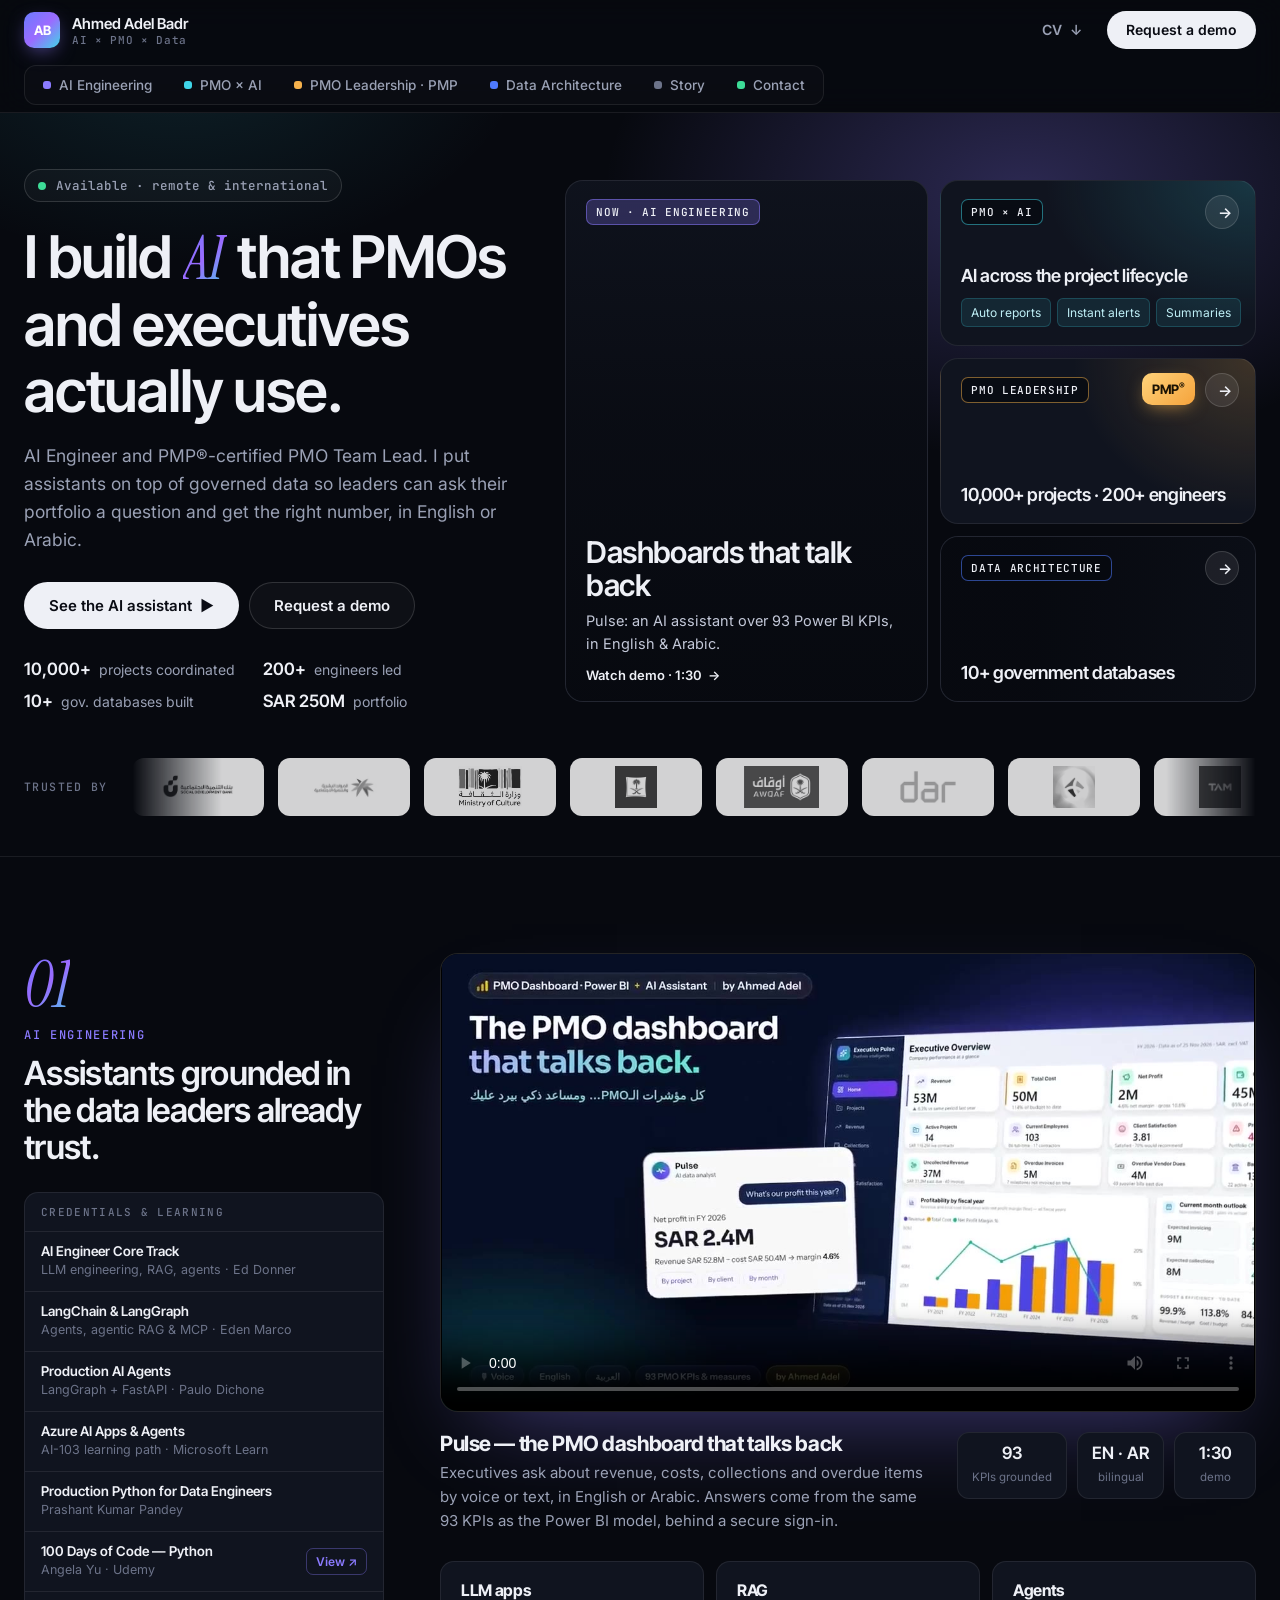
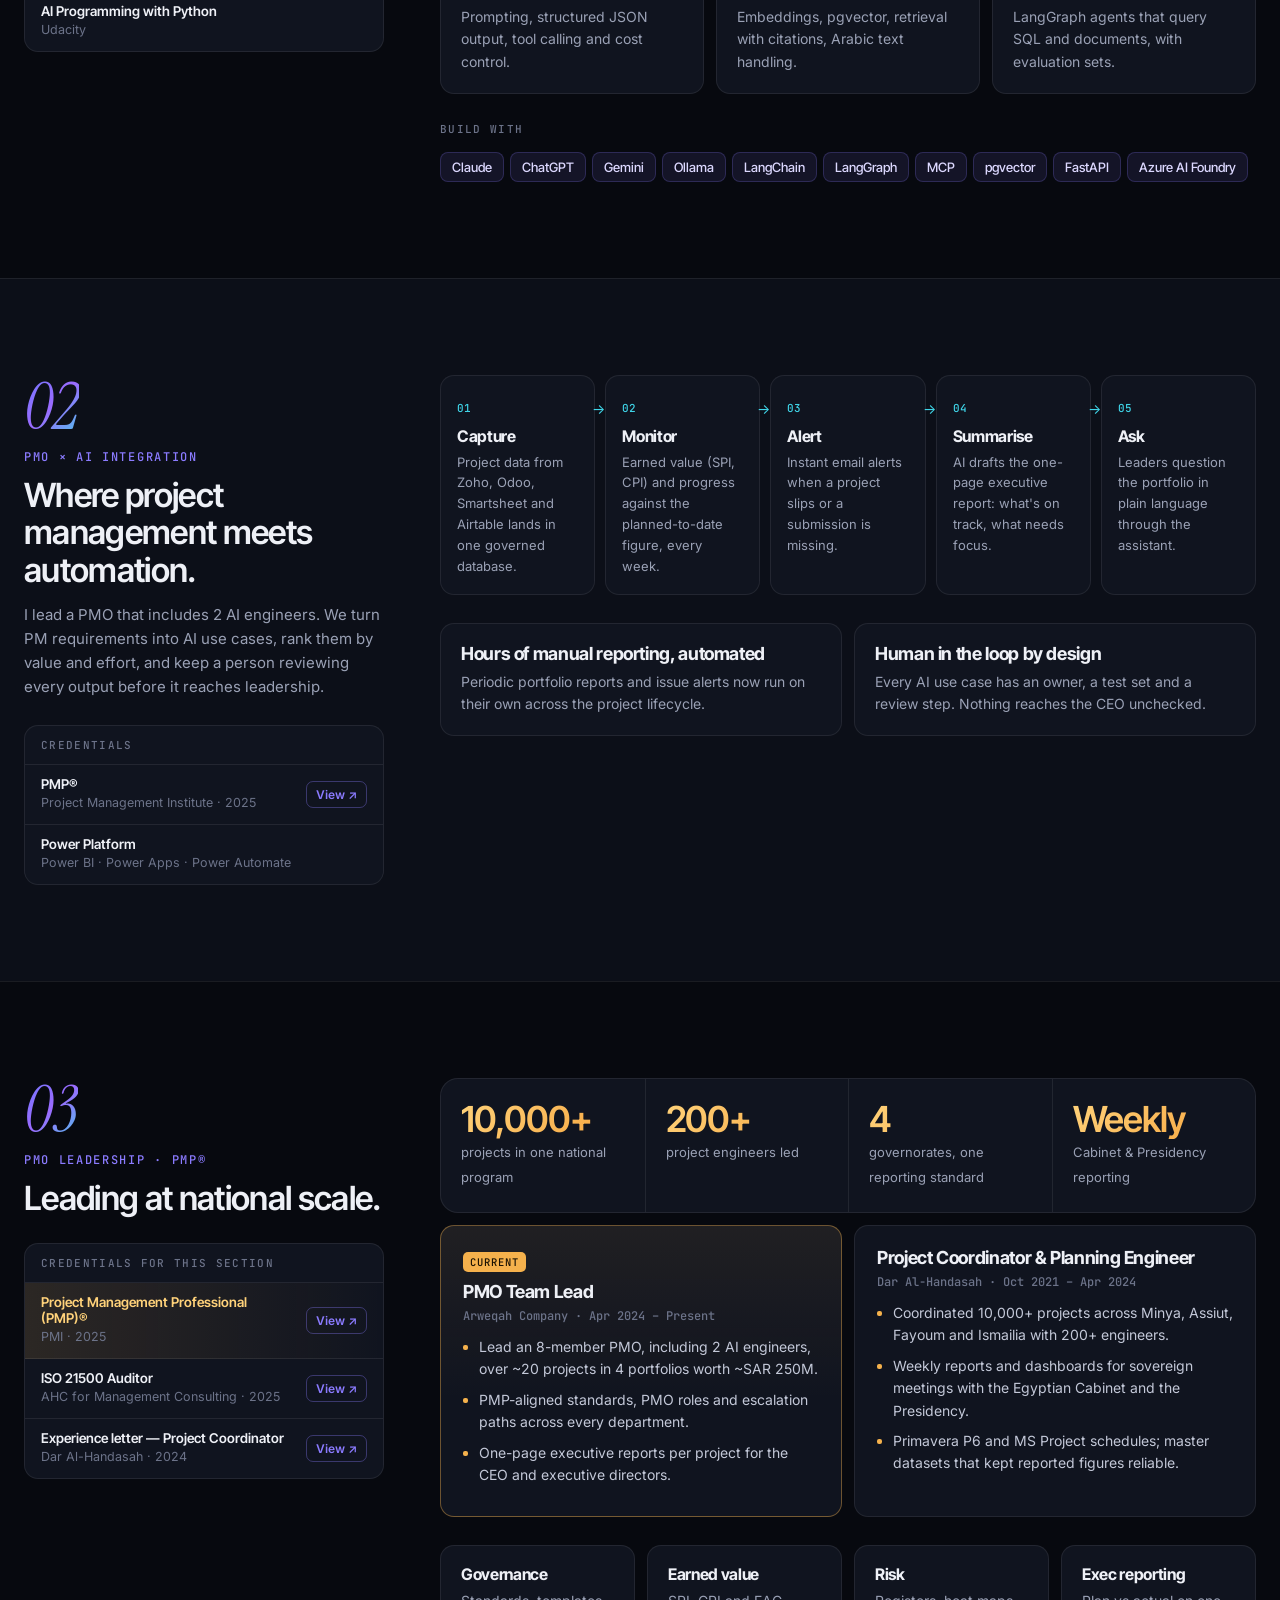
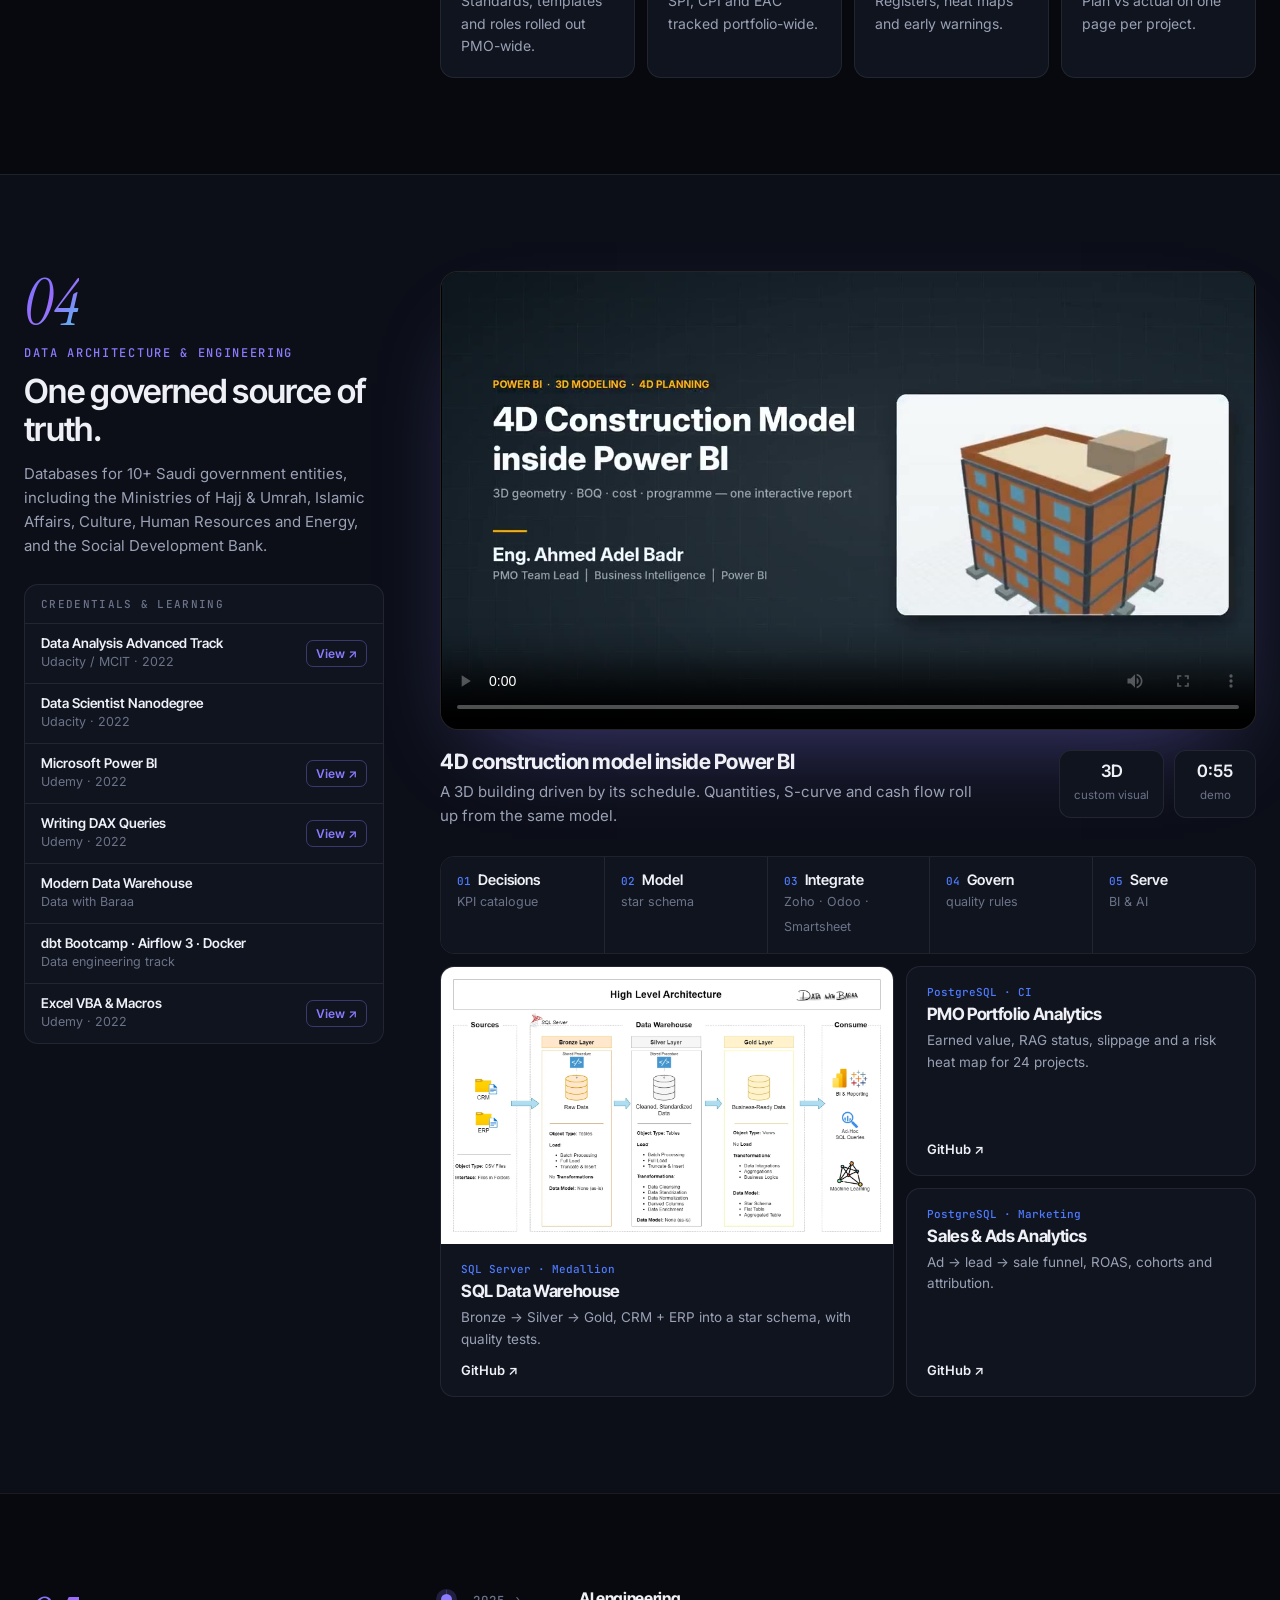
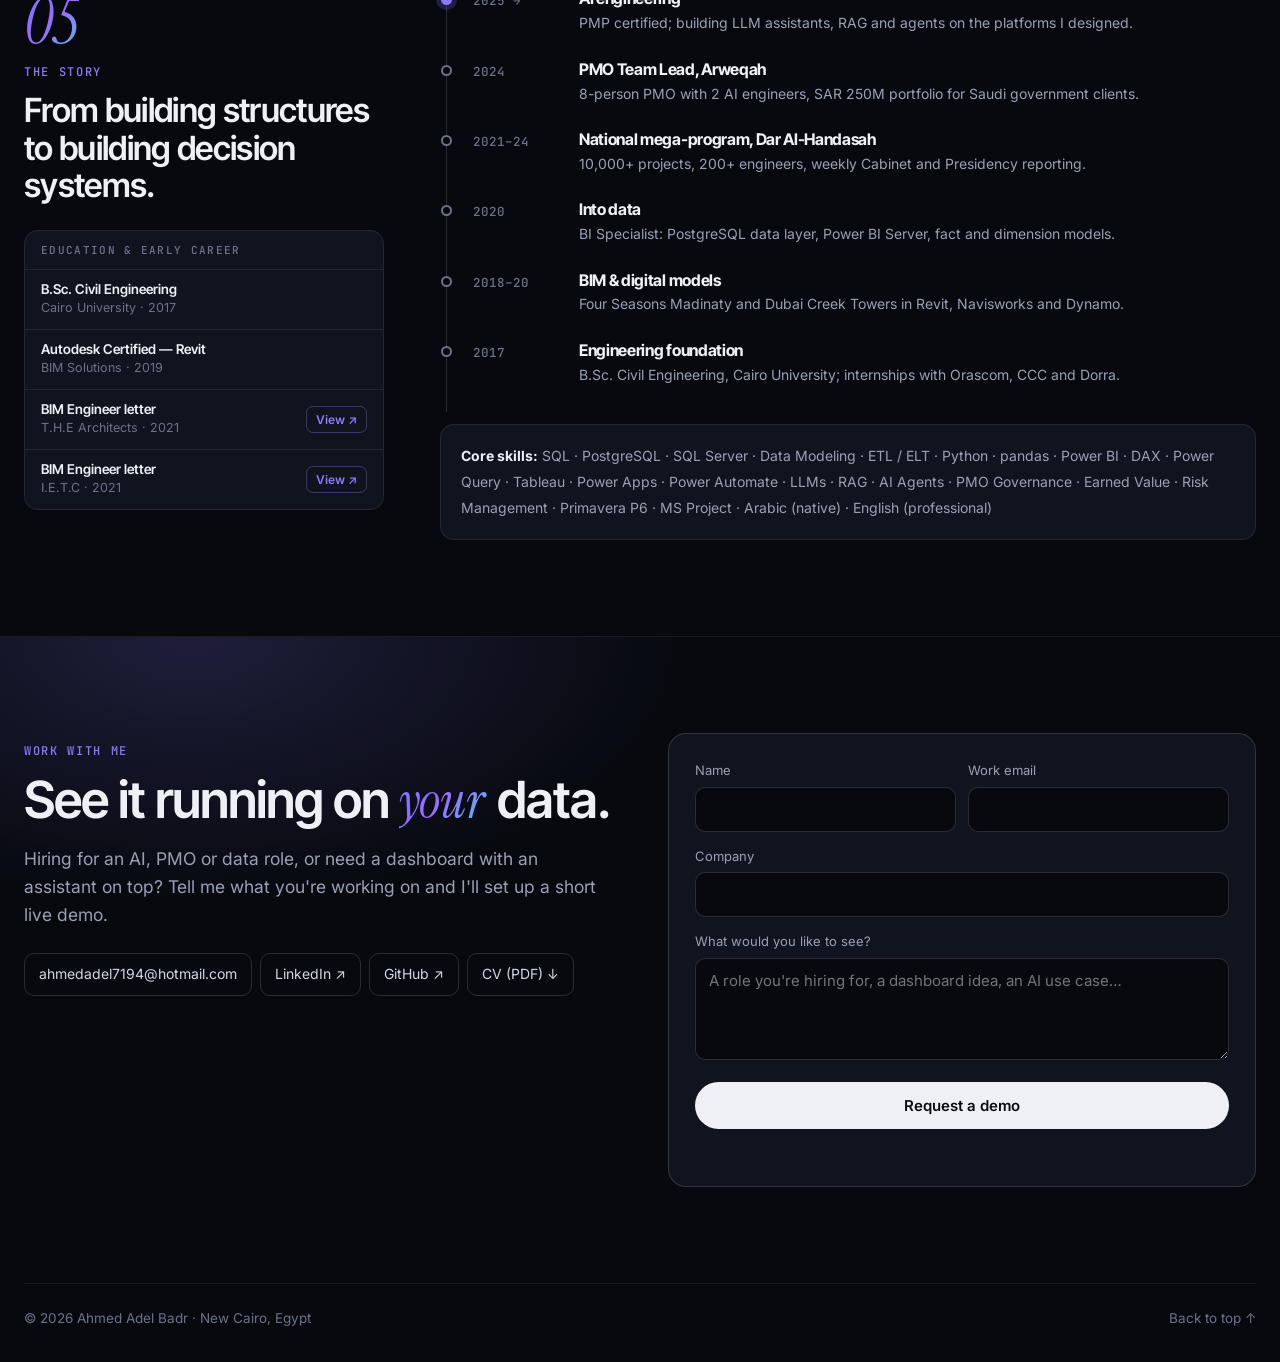
==== commit 4303561b: "Make the v2 design the main portfolio Root page now uses the tabbed, present-first layout; /v2/ redi" ====
--- a/index.html
+++ b/index.html
@@ -3,457 +3,395 @@
 <head>
 <meta charset="UTF-8">
 <meta name="viewport" content="width=device-width, initial-scale=1">
-<title>Ahmed Adel Badr | PMO Team Lead · Data Architect · AI Engineer</title>
-<meta name="description" content="Ahmed Adel Badr — PMP-certified PMO Team Lead, data architect and AI engineer. Led 200+ engineers on a 10,000+ project national program, built databases for 10+ Saudi government entities, and ships Power BI dashboards with AI assistants.">
-<meta name="keywords" content="PMO Team Lead, PMP, Data Engineer, Data Architect, AI Engineer, Power BI, SQL, PostgreSQL, Python, LLM, RAG, Business Intelligence, Portfolio Management">
+<title>Ahmed Adel Badr | AI Engineering × PMO Leadership × Data Architecture</title>
+<meta name="description" content="Ahmed Adel Badr — AI engineer and PMP-certified PMO Team Lead. Builds AI assistants on governed data, led 200+ engineers on a 10,000+ project national program, and designed databases for 10+ Saudi government entities.">
 <meta name="author" content="Ahmed Adel Badr">
 <link rel="canonical" href="https://ahmedadelbadr.github.io/Portofolio/">
 <meta property="og:type" content="profile">
-<meta property="og:title" content="Ahmed Adel Badr — PMO, Data & AI">
-<meta property="og:description" content="From leading 200+ engineers on 10,000+ projects to building the data and AI systems leaders decide with.">
-<meta property="og:url" content="https://ahmedadelbadr.github.io/Portofolio/">
+<meta property="og:title" content="Ahmed Adel Badr — AI × PMO × Data">
+<meta property="og:description" content="AI assistants on governed data, PMO leadership at national scale, and the data architecture underneath.">
 <meta property="og:image" content="https://ahmedadelbadr.github.io/Portofolio/assets/img/og-cover.jpg">
 <meta name="twitter:card" content="summary_large_image">
-<meta name="theme-color" content="#0b1020">
+<meta name="theme-color" content="#07090f">
 <link rel="preconnect" href="https://fonts.googleapis.com">
 <link rel="preconnect" href="https://fonts.gstatic.com" crossorigin>
-<link href="https://fonts.googleapis.com/css2?family=Inter:wght@400;500;600&family=Inter+Tight:wght@500;600;700&family=Instrument+Serif:ital@0;1&family=JetBrains+Mono:wght@400;500&display=swap" rel="stylesheet">
+<link href="https://fonts.googleapis.com/css2?family=Inter:wght@400;500;600&family=Inter+Tight:wght@500;600;700&family=Instrument+Serif:ital@1&family=JetBrains+Mono:wght@400;500&display=swap" rel="stylesheet">
 <link rel="stylesheet" href="assets/css/style.css">
 <script type="application/ld+json">
 {
   "@context": "https://schema.org",
   "@type": "Person",
   "name": "Ahmed Adel Badr",
-  "jobTitle": "PMO Team Lead · Data Architect · AI Engineer",
+  "jobTitle": "AI Engineer · PMO Team Lead · Data Architect",
   "url": "https://ahmedadelbadr.github.io/Portofolio/",
   "email": "mailto:ahmedadel7194@hotmail.com",
   "address": {"@type": "PostalAddress", "addressLocality": "New Cairo", "addressCountry": "EG"},
   "worksFor": {"@type": "Organization", "name": "Arweqah Company"},
   "alumniOf": {"@type": "CollegeOrUniversity", "name": "Cairo University"},
   "hasCredential": [{"@type": "EducationalOccupationalCredential", "name": "Project Management Professional (PMP)", "recognizedBy": {"@type": "Organization", "name": "Project Management Institute"}}],
-  "knowsAbout": ["Project Management", "PMO Governance", "Earned Value Management", "Data Architecture", "Data Engineering", "SQL", "PostgreSQL", "Power BI", "Python", "Large Language Models", "Retrieval-Augmented Generation", "AI Agents"],
+  "knowsAbout": ["AI Engineering", "Large Language Models", "Retrieval-Augmented Generation", "AI Agents", "PMO Governance", "Project Management", "Earned Value Management", "Data Architecture", "Data Engineering", "SQL", "PostgreSQL", "Power BI", "Python"],
   "sameAs": ["https://www.linkedin.com/in/ahmed-adel-badr/", "https://github.com/AhmedAdelBadr"]
 }
 </script>
 </head>
 <body>
-
 <a class="skip" href="#main">Skip to content</a>
 
-<header class="nav" id="top">
-  <div class="wrap nav-inner">
-    <a href="#top" class="brand" aria-label="Ahmed Adel Badr, home"><span class="brand-mark">AB</span><span class="brand-name">Ahmed Adel Badr</span></a>
-    <nav aria-label="Primary">
-      <ul class="nav-links" id="nav-links">
-        <li><a href="#story">Story</a></li>
-        <li><a href="#leadership">Leadership</a></li>
-        <li><a href="#pmo">PMO</a></li>
-        <li><a href="#data">Data</a></li>
-        <li><a href="#ai">AI</a></li>
-        <li><a href="#credentials">Credentials</a></li>
+<header class="topbar" id="top">
+  <div class="bar wrap">
+    <a href="#top" class="brand" aria-label="Ahmed Adel Badr, back to top">
+      <span class="mark">AB</span>
+      <span class="brand-text"><b>Ahmed Adel Badr</b><small>AI × PMO × Data</small></span>
+    </a>
+    <div class="actions">
+      <a class="btn btn-quiet" href="assets/cv/Ahmed_Adel_Badr_CV.pdf" download>CV <span aria-hidden="true">↓</span></a>
+      <a class="btn btn-primary" href="#contact">Request a demo</a>
+    </div>
+  </div>
+  <nav class="tabs wrap" aria-label="Sections">
+    <ul id="tabs">
+      <li><a href="#ai"><span class="ti ti-ai"></span>AI Engineering</a></li>
+      <li><a href="#pmo-ai"><span class="ti ti-pa"></span>PMO × AI</a></li>
+      <li><a href="#leadership"><span class="ti ti-pm"></span>PMO Leadership · PMP</a></li>
+      <li><a href="#data"><span class="ti ti-da"></span>Data Architecture</a></li>
+      <li><a href="#story"><span class="ti ti-st"></span>Story</a></li>
+      <li><a href="#contact"><span class="ti ti-co"></span>Contact</a></li>
+    </ul>
+  </nav>
+  <div class="progress" aria-hidden="true"><span id="progress"></span></div>
+</header>
+
+<main id="main">
+
+<!-- ================= HERO + BENTO ================= -->
+<section class="hero">
+  <div class="glow" aria-hidden="true"></div>
+  <div class="wrap hero-grid">
+    <div class="hero-copy">
+      <p class="pill"><span class="live"></span>Available · remote &amp; international</p>
+      <h1>I build <em>AI</em> that PMOs and executives actually use.</h1>
+      <p class="sub">AI Engineer and PMP®-certified PMO Team Lead. I put assistants on top of governed data so leaders can ask their portfolio a question and get the right number, in English or Arabic.</p>
+      <div class="cta">
+        <a class="btn btn-primary btn-lg" href="#ai">See the AI assistant <span aria-hidden="true">▶</span></a>
+        <a class="btn btn-ghost btn-lg" href="#contact">Request a demo</a>
+      </div>
+      <ul class="proof">
+        <li><b>10,000+</b> projects coordinated</li>
+        <li><b>200+</b> engineers led</li>
+        <li><b>10+</b> gov. databases built</li>
+        <li><b>SAR 250M</b> portfolio</li>
       </ul>
-    </nav>
-    <div class="nav-cta">
-      <a class="btn btn-ghost btn-sm" href="assets/cv/Ahmed_Adel_Badr_CV.pdf" download>CV</a>
-      <a class="btn btn-primary btn-sm" href="#demo">Request a demo</a>
-      <button class="nav-toggle" id="nav-toggle" aria-label="Open menu" aria-expanded="false" aria-controls="nav-links"><span></span><span></span></button>
-    </div>
-  </div>
-</header>
-
-<main id="main">
-
-<!-- ============ HERO ============ -->
-<section class="hero">
-  <div class="hero-grid" aria-hidden="true"></div>
-  <div class="wrap hero-inner">
-    <p class="eyebrow"><span class="dot"></span> Open to remote and international roles · PMP®</p>
-    <h1>I run large programs, build the data behind them, and put <em>AI</em> on top so leaders can simply ask.</h1>
-    <p class="hero-sub">PMO Team Lead &nbsp;·&nbsp; Data Architect &amp; Engineer &nbsp;·&nbsp; AI Engineer. Eight years taking organisations from scattered spreadsheets to governed databases, live Power BI and assistants that answer in English and Arabic.</p>
-    <div class="hero-actions">
-      <a class="btn btn-primary" href="#demo">Request a demo</a>
-      <a class="btn btn-light" href="#ai">Watch the AI assistant <span aria-hidden="true">▶</span></a>
-      <a class="btn btn-link" href="assets/cv/Ahmed_Adel_Badr_CV.pdf" download>Download CV ↓</a>
-    </div>
-
-    <dl class="stats">
-      <div><dt>Projects coordinated</dt><dd data-count="10000" data-suffix="+">10,000+</dd><span>national program, 4 governorates</span></div>
-      <div><dt>Engineers led</dt><dd data-count="200" data-suffix="+">200+</dd><span>reporting to Cabinet &amp; Presidency</span></div>
-      <div><dt>Government entities</dt><dd data-count="10" data-suffix="+">10+</dd><span>databases designed &amp; built</span></div>
-      <div><dt>Portfolio governed</dt><dd>SAR 250M</dd><span>~20 projects, 4 portfolios</span></div>
-    </dl>
-  </div>
-</section>
-
-<!-- ============ STORY ============ -->
-<section class="story" id="story">
-  <div class="wrap">
-    <header class="sec-head">
-      <p class="kicker">The story</p>
-      <h2>From building structures to building <em>decision systems</em>.</h2>
-      <p class="lede">I started as a civil engineer modelling towers. Every role since has pulled me one layer closer to the question leaders actually ask: <strong>what is happening, and what should we do about it?</strong> Today I answer it with governance, data and AI together.</p>
-    </header>
-
-    <ol class="timeline">
-      <li>
-        <span class="t-year">2017</span>
-        <div><h3>Engineering foundation</h3><p>B.Sc. Civil Engineering, Cairo University. Internships with Orascom, CCC and Dorra on national-scale sites.</p></div>
-      </li>
-      <li>
-        <span class="t-year">2018–20</span>
-        <div><h3>BIM &amp; digital models</h3><p>Revit, Navisworks and Dynamo on Four Seasons Madinaty and Dubai Creek Towers. First taste of automating engineering work.</p></div>
-      </li>
-      <li>
-        <span class="t-year">2020</span>
-        <div><h3>Into data</h3><p>Joined Arweqah as BI Specialist: PostgreSQL data layer, Power BI Server, fact and dimension models.</p></div>
-      </li>
-      <li>
-        <span class="t-year">2021–24</span>
-        <div><h3>A national mega-program</h3><p>Dar Al-Handasah: 10,000+ projects, 200+ engineers, weekly reporting to the Egyptian Cabinet and Presidency.</p></div>
-      </li>
-      <li>
-        <span class="t-year">2024</span>
-        <div><h3>PMO Team Lead</h3><p>Leading an 8-person PMO, including 2 AI engineers, over a SAR 250M portfolio for Saudi government clients.</p></div>
-      </li>
-      <li class="now">
-        <span class="t-year">2025 →</span>
-        <div><h3>PMP® and AI engineering</h3><p>PMP certified. Building LLM assistants, RAG and agents on top of the data platforms I designed.</p></div>
-      </li>
-    </ol>
-  </div>
-</section>
-
-<!-- ============ 01 LEADERSHIP ============ -->
-<section class="chapter" id="leadership">
-  <div class="wrap">
-    <header class="chap-head">
-      <span class="chap-no">01</span>
-      <div>
-        <p class="kicker">Leadership &amp; management</p>
-        <h2>Leading at national scale.</h2>
-      </div>
-    </header>
-
-    <div class="split">
-      <div class="prose">
-        <p>At <strong>Dar Al-Handasah</strong> I coordinated one of Egypt's largest development programs: <strong>more than 10,000 projects across four governorates</strong> (Minya, Assiut, Fayoum and Ismailia), with <strong>200+ project engineers</strong> reporting into the planning office.</p>
-        <p>Every week the program's status went to <strong>sovereign-level meetings with the Egyptian Cabinet and the Presidency</strong>. That meant one version of the truth, assembled from thousands of field submissions, checked, and ready on time, every time. It is where I learned that big-data reporting is a leadership problem before it is a technical one.</p>
-        <p>Today at <strong>Arweqah</strong> I lead an 8-member PMO, including 2 AI engineers, overseeing about 20 projects in 4 portfolios for Saudi government entities, and I prepare the one-page executive reports the CEO and executive directors decide with.</p>
-      </div>
-      <ul class="facts">
-        <li><b>10,000+</b><span>projects coordinated in one program</span></li>
-        <li><b>200+</b><span>project engineers led</span></li>
-        <li><b>4</b><span>governorates, one reporting standard</span></li>
-        <li><b>Weekly</b><span>Cabinet &amp; Presidency reporting</span></li>
-        <li><b>8</b><span>PMO team members, 2 of them AI engineers</span></li>
+    </div>
+
+    <div class="bento" role="list">
+      <a class="tile t-ai" href="#ai" role="listitem">
+        <video class="tile-bg" src="assets/video/loop-ai.mp4" autoplay muted loop playsinline preload="metadata" aria-hidden="true" tabindex="-1"></video>
+        <div class="tile-shade"></div>
+        <div class="tile-body">
+          <span class="tile-tag">Now · AI Engineering</span>
+          <h2>Dashboards that talk back</h2>
+          <p>Pulse: an AI assistant over 93 Power BI KPIs, in English &amp; Arabic.</p>
+          <span class="go">Watch demo · 1:30 <i aria-hidden="true">→</i></span>
+        </div>
+      </a>
+      <a class="tile t-pa" href="#pmo-ai" role="listitem">
+        <div class="tile-body">
+          <span class="tile-tag">PMO × AI</span>
+          <h2>AI across the project lifecycle</h2>
+          <ul class="mini"><li>Auto reports</li><li>Instant alerts</li><li>Summaries</li></ul>
+          <span class="go">Explore <i aria-hidden="true">→</i></span>
+        </div>
+      </a>
+      <a class="tile t-pm" href="#leadership" role="listitem">
+        <div class="tile-body">
+          <span class="tile-tag">PMO Leadership</span>
+          <span class="badge-pmp" aria-label="PMP certified">PMP<sup>®</sup></span>
+          <h2>10,000+ projects · 200+ engineers</h2>
+          <p>Cabinet &amp; Presidency reporting</p>
+          <span class="go">Explore <i aria-hidden="true">→</i></span>
+        </div>
+      </a>
+      <a class="tile t-da" href="#data" role="listitem">
+        <video class="tile-bg" src="assets/video/loop-4d.mp4" autoplay muted loop playsinline preload="metadata" aria-hidden="true" tabindex="-1"></video>
+        <div class="tile-shade"></div>
+        <div class="tile-body">
+          <span class="tile-tag">Data Architecture</span>
+          <h2>10+ government databases</h2>
+          <p>SQL · PostgreSQL · Power BI · 4D</p>
+          <span class="go">Explore <i aria-hidden="true">→</i></span>
+        </div>
+      </a>
+    </div>
+  </div>
+
+  <div class="wrap trust">
+    <p>Trusted by</p>
+    <div class="marquee" aria-label="Organisations I've built systems for">
+      <ul class="logos">
+        <li><img src="assets/img/clients/sdb.webp" alt="Social Development Bank"></li>
+        <li><img src="assets/img/clients/hrsd.webp" alt="Ministry of Human Resources and Social Development"></li>
+        <li><img src="assets/img/clients/moc.webp" alt="Ministry of Culture"></li>
+        <li><img src="assets/img/clients/commerce.webp" alt="Ministry of Commerce"></li>
+        <li><img src="assets/img/clients/awqaf.webp" alt="AWQAF"></li>
+        <li><img src="assets/img/clients/dar-al-handasah.webp" alt="Dar Al-Handasah"></li>
+        <li><img src="assets/img/clients/arweqah.webp" alt="Arweqah"></li>
+        <li><img src="assets/img/clients/tam.webp" alt="Tam"></li>
       </ul>
     </div>
-
-    <div class="roles">
-      <article class="role">
-        <header><h3>PMO Team Lead</h3><p>Arweqah Company · Apr 2024 – Present</p></header>
+  </div>
+</section>
+
+<!-- ================= 01 AI ENGINEERING ================= -->
+<section class="sec" id="ai">
+  <div class="wrap sec-grid">
+    <aside class="sec-side">
+      <span class="sec-no">01</span>
+      <p class="eyebrow">AI Engineering</p>
+      <h2>Assistants grounded in the data leaders already trust.</h2>
+      <div class="creds">
+        <p class="creds-title">Credentials &amp; learning</p>
         <ul>
-          <li>Lead an 8-member PMO overseeing ~20 projects across 4 portfolios worth ~SAR 250M.</li>
-          <li>One-page executive reports per project, measuring progress against plan and flagging risk early.</li>
-          <li>Turn project-management needs into AI use cases, prioritised by value and effort, with human review on every output.</li>
-        </ul>
-      </article>
-      <article class="role">
-        <header><h3>Project Coordinator &amp; Planning Engineer</h3><p>Dar Al-Handasah · Oct 2021 – Apr 2024</p></header>
+          <li><b>AI Engineer Core Track</b><span>LLM engineering, RAG, agents · Ed Donner</span></li>
+          <li><b>LangChain &amp; LangGraph</b><span>Agents, agentic RAG &amp; MCP · Eden Marco</span></li>
+          <li><b>Production AI Agents</b><span>LangGraph + FastAPI · Paulo Dichone</span></li>
+          <li><b>Azure AI Apps &amp; Agents</b><span>AI-103 learning path · Microsoft Learn</span></li>
+          <li><b>Production Python for Data Engineers</b><span>Prashant Kumar Pandey</span></li>
+          <li><b>100 Days of Code — Python</b><span>Angela Yu · Udemy</span><a href="https://drive.google.com/file/d/1DxrLf_4NUQDghNANisy9Wuh35IUOfHug/view?usp=sharing" target="_blank" rel="noopener">View ↗</a></li>
+          <li><b>AI Programming with Python</b><span>Udacity</span></li>
+        </ul>
+      </div>
+    </aside>
+    <div class="sec-main">
+      <div class="player">
+        <video controls preload="metadata" playsinline poster="assets/video/pmo-ai-assistant-poster.jpg">
+          <source src="assets/video/pmo-ai-assistant-demo.mp4" type="video/mp4">
+          <a href="assets/video/pmo-ai-assistant-demo.mp4">Download the video</a>.
+        </video>
+      </div>
+      <div class="caption">
+        <div>
+          <h3>Pulse — the PMO dashboard that talks back</h3>
+          <p>Executives ask about revenue, costs, collections and overdue items by voice or text, in English or Arabic. Answers come from the same 93 KPIs as the Power BI model, behind a secure sign-in.</p>
+        </div>
+        <ul class="kpis">
+          <li><b>93</b><span>KPIs grounded</span></li>
+          <li><b>EN · AR</b><span>bilingual</span></li>
+          <li><b>1:30</b><span>demo</span></li>
+        </ul>
+      </div>
+
+      <div class="grid3">
+        <article class="feat"><h4>LLM apps</h4><p>Prompting, structured JSON output, tool calling and cost control.</p></article>
+        <article class="feat"><h4>RAG</h4><p>Embeddings, pgvector, retrieval with citations, Arabic text handling.</p></article>
+        <article class="feat"><h4>Agents</h4><p>LangGraph agents that query SQL and documents, with evaluation sets.</p></article>
+      </div>
+
+      <div class="stack">
+        <p>Build with</p>
+        <ul><li>Claude</li><li>ChatGPT</li><li>Gemini</li><li>Ollama</li><li>LangChain</li><li>LangGraph</li><li>MCP</li><li>pgvector</li><li>FastAPI</li><li>Azure AI Foundry</li></ul>
+      </div>
+    </div>
+  </div>
+</section>
+
+<!-- ================= 02 PMO × AI ================= -->
+<section class="sec alt" id="pmo-ai">
+  <div class="wrap sec-grid">
+    <aside class="sec-side">
+      <span class="sec-no">02</span>
+      <p class="eyebrow">PMO × AI integration</p>
+      <h2>Where project management meets automation.</h2>
+      <p class="side-text">I lead a PMO that includes 2 AI engineers. We turn PM requirements into AI use cases, rank them by value and effort, and keep a person reviewing every output before it reaches leadership.</p>
+      <div class="creds">
+        <p class="creds-title">Credentials</p>
         <ul>
-          <li>Coordinated a 10,000+ project program across Minya, Assiut, Fayoum and Ismailia, leading 200+ engineers.</li>
-          <li>Weekly progress reports and dashboards for the Egyptian Cabinet and the Presidency.</li>
-          <li>Schedules in Primavera P6 and MS Project; master datasets and pipelines that kept reported figures reliable.</li>
-        </ul>
-      </article>
-    </div>
-
-    <aside class="learned">
-      <h3>Credentials in this area</h3>
-      <ul class="chips">
-        <li><a href="https://drive.google.com/file/d/1q_RT0Qz3ew5uecpxc_AmKlcT4p2NB-rT/view?usp=sharing" target="_blank" rel="noopener">Experience letter — Project Coordinator, Dar Al-Handasah (2024) ↗</a></li>
-        <li><a href="https://drive.google.com/file/d/1sctywcb_eWgwLuayeytK_qo51sxbiGKT/view?usp=sharing" target="_blank" rel="noopener">PMP® — Project Management Institute (2025) ↗</a></li>
-      </ul>
+          <li><b>PMP®</b><span>Project Management Institute · 2025</span><a href="https://drive.google.com/file/d/1sctywcb_eWgwLuayeytK_qo51sxbiGKT/view?usp=sharing" target="_blank" rel="noopener">View ↗</a></li>
+          <li><b>Power Platform</b><span>Power BI · Power Apps · Power Automate</span></li>
+        </ul>
+      </div>
     </aside>
-  </div>
-</section>
-
-<!-- ============ 02 PMO ============ -->
-<section class="chapter alt" id="pmo">
-  <div class="wrap">
-    <header class="chap-head">
-      <span class="chap-no">02</span>
-      <div>
-        <p class="kicker">PMP® &amp; PMO governance</p>
-        <h2>Governance that makes the numbers trustworthy.</h2>
-      </div>
-    </header>
-
-    <p class="lede narrow">A dashboard is only as good as the process feeding it. I set the standards, roles and rhythms first, so that what reaches leadership is complete, on time and comparable across every project.</p>
-
-    <div class="cards cards-4">
-      <article class="card">
-        <span class="card-ico" aria-hidden="true"><svg viewBox="0 0 24 24" width="22" height="22" fill="none" stroke="currentColor" stroke-width="1.8" stroke-linecap="round" stroke-linejoin="round"><rect x="3" y="3" width="18" height="18" rx="3"/><path d="M3 9h18M9 21V9"/></svg></span>
-        <h3>PMP-aligned standards</h3>
-        <p>PMO roles, templates and escalation paths rolled out across every department.</p>
-      </article>
-      <article class="card">
-        <span class="card-ico" aria-hidden="true"><svg viewBox="0 0 24 24" width="22" height="22" fill="none" stroke="currentColor" stroke-width="1.8" stroke-linecap="round" stroke-linejoin="round"><path d="M3 3v18h18"/><path d="M7 15l4-4 3 3 5-6"/></svg></span>
-        <h3>Earned value</h3>
-        <p>SPI and CPI tracked across the portfolio, with progress always measured against the planned-to-date figure.</p>
-      </article>
-      <article class="card">
-        <span class="card-ico" aria-hidden="true"><svg viewBox="0 0 24 24" width="22" height="22" fill="none" stroke="currentColor" stroke-width="1.8" stroke-linecap="round" stroke-linejoin="round"><path d="M12 3l9 16H3z"/><path d="M12 10v4M12 17h.01"/></svg></span>
-        <h3>Risk &amp; early warning</h3>
-        <p>Risk registers, heat maps and automated email alerts when a project slips.</p>
-      </article>
-      <article class="card">
-        <span class="card-ico" aria-hidden="true"><svg viewBox="0 0 24 24" width="22" height="22" fill="none" stroke="currentColor" stroke-width="1.8" stroke-linecap="round" stroke-linejoin="round"><rect x="5" y="3" width="14" height="18" rx="2"/><path d="M9 8h6M9 12h6M9 16h4"/></svg></span>
-        <h3>Executive one-pagers</h3>
-        <p>One page per project for the CEO: plan vs actual, what's going well, what needs focus.</p>
-      </article>
-    </div>
-
-    <aside class="learned">
-      <h3>Credentials &amp; tools in this area</h3>
-      <ul class="chips">
-        <li><a href="https://drive.google.com/file/d/1sctywcb_eWgwLuayeytK_qo51sxbiGKT/view?usp=sharing" target="_blank" rel="noopener">Project Management Professional (PMP)® — PMI, 2025 ↗</a></li>
-        <li><a href="https://drive.google.com/file/d/1mkUCLKhJdVE5GNy3GKUCkLPYvv0y7A4N/view?usp=sharing" target="_blank" rel="noopener">ISO 21500 Auditor — AHC for Management Consulting, 2025 ↗</a></li>
-        <li>Primavera P6</li><li>MS Project</li><li>Smartsheet</li><li>Portfolio management</li><li>Stakeholder management</li>
-      </ul>
+    <div class="sec-main">
+      <ol class="pipeline">
+        <li><span>01</span><h4>Capture</h4><p>Project data from Zoho, Odoo, Smartsheet and Airtable lands in one governed database.</p></li>
+        <li><span>02</span><h4>Monitor</h4><p>Earned value (SPI, CPI) and progress against the planned-to-date figure, every week.</p></li>
+        <li><span>03</span><h4>Alert</h4><p>Instant email alerts when a project slips or a submission is missing.</p></li>
+        <li><span>04</span><h4>Summarise</h4><p>AI drafts the one-page executive report: what's on track, what needs focus.</p></li>
+        <li><span>05</span><h4>Ask</h4><p>Leaders question the portfolio in plain language through the assistant.</p></li>
+      </ol>
+      <div class="grid2">
+        <article class="feat big"><h4>Hours of manual reporting, automated</h4><p>Periodic portfolio reports and issue alerts now run on their own across the project lifecycle.</p></article>
+        <article class="feat big"><h4>Human in the loop by design</h4><p>Every AI use case has an owner, a test set and a review step. Nothing reaches the CEO unchecked.</p></article>
+      </div>
+    </div>
+  </div>
+</section>
+
+<!-- ================= 03 LEADERSHIP · PMP ================= -->
+<section class="sec" id="leadership">
+  <div class="wrap sec-grid">
+    <aside class="sec-side">
+      <span class="sec-no">03</span>
+      <p class="eyebrow">PMO Leadership · PMP®</p>
+      <h2>Leading at national scale.</h2>
+      <div class="creds">
+        <p class="creds-title">Credentials for this section</p>
+        <ul>
+          <li class="hl"><b>Project Management Professional (PMP)®</b><span>PMI · 2025</span><a href="https://drive.google.com/file/d/1sctywcb_eWgwLuayeytK_qo51sxbiGKT/view?usp=sharing" target="_blank" rel="noopener">View ↗</a></li>
+          <li><b>ISO 21500 Auditor</b><span>AHC for Management Consulting · 2025</span><a href="https://drive.google.com/file/d/1mkUCLKhJdVE5GNy3GKUCkLPYvv0y7A4N/view?usp=sharing" target="_blank" rel="noopener">View ↗</a></li>
+          <li><b>Experience letter — Project Coordinator</b><span>Dar Al-Handasah · 2024</span><a href="https://drive.google.com/file/d/1q_RT0Qz3ew5uecpxc_AmKlcT4p2NB-rT/view?usp=sharing" target="_blank" rel="noopener">View ↗</a></li>
+        </ul>
+      </div>
     </aside>
-  </div>
-</section>
-
-<!-- ============ 03 DATA ============ -->
-<section class="chapter" id="data">
-  <div class="wrap">
-    <header class="chap-head">
-      <span class="chap-no">03</span>
-      <div>
-        <p class="kicker">Data architecture &amp; engineering</p>
-        <h2>One governed source of truth, built for governments.</h2>
-      </div>
-    </header>
-
-    <div class="split">
-      <div class="prose">
-        <p>I designed and built <strong>SQL Server and PostgreSQL databases for 10+ Saudi government entities</strong>, including the Ministries of Hajj &amp; Umrah, Islamic Affairs, Culture, Human Resources and Energy, and the Social Development Bank.</p>
-        <p>Then I systematised how data enters them: integrations with <strong>Power Platform, Zoho, Odoo and Smartsheet</strong>, data-quality and validation rules that catch missing, late or inconsistent submissions, and a project-governance system on Power BI, Power Apps and Power Automate.</p>
-        <p>The result is a governed layer that every dashboard, report and AI assistant reads from, from project teams up to the CEO.</p>
-      </div>
-      <ol class="flow">
-        <li><b>Understand the decisions</b><span>KPI catalogue per audience</span></li>
-        <li><b>Design the database</b><span>entities, relationships, star schema</span></li>
-        <li><b>Connect the sources</b><span>Zoho · Odoo · Smartsheet · Power Apps · Excel</span></li>
-        <li><b>Govern &amp; validate</b><span>quality rules before anything reaches leadership</span></li>
-        <li><b>Serve</b><span>Power BI, alerts and AI assistants</span></li>
-      </ol>
-    </div>
-
-    <div class="work">
-      <article class="work-card feature">
-        <figure><img src="assets/img/work/data_architecture.webp" alt="Medallion data architecture diagram: sources, bronze, silver and gold layers" loading="lazy" width="1400" height="788"></figure>
-        <div class="work-body">
-          <p class="tag">SQL Server · T-SQL · Medallion</p>
-          <h3>SQL Data Warehouse</h3>
-          <p>Bronze → Silver → Gold warehouse that merges CRM and ERP data into a star schema, with stored-procedure ETL and data-quality tests.</p>
-          <a class="more" href="https://github.com/AhmedAdelBadr/sql-data-warehouse-project" target="_blank" rel="noopener">View on GitHub ↗</a>
-        </div>
-      </article>
-      <article class="work-card">
-        <div class="work-body">
-          <p class="tag">PostgreSQL · Docker · GitHub Actions</p>
-          <h3>PMO Portfolio Analytics</h3>
-          <p>A 24-project portfolio model: earned value (SPI, CPI, EAC), RAG status, milestone slippage, risk heat map and data-quality rules.</p>
-          <a class="more" href="https://github.com/AhmedAdelBadr/pmo-portfolio-sql-analytics" target="_blank" rel="noopener">View on GitHub ↗</a>
-        </div>
-      </article>
-      <article class="work-card">
-        <div class="work-body">
-          <p class="tag">PostgreSQL · Marketing analytics</p>
-          <h3>Real Estate Sales &amp; Ads Analytics</h3>
-          <p>Ad → lead → viewing → sale for Facebook and Instagram campaigns: cost per lead, ROAS, conversion, cohorts and attribution.</p>
-          <a class="more" href="https://github.com/AhmedAdelBadr/real-estate-sales-sql-analytics" target="_blank" rel="noopener">View on GitHub ↗</a>
-        </div>
-      </article>
-    </div>
-
-    <div class="showcase">
-      <div class="video-frame">
+    <div class="sec-main">
+      <div class="bignums">
+        <div><b data-count="10000" data-suffix="+">10,000+</b><span>projects in one national program</span></div>
+        <div><b data-count="200" data-suffix="+">200+</b><span>project engineers led</span></div>
+        <div><b>4</b><span>governorates, one reporting standard</span></div>
+        <div><b>Weekly</b><span>Cabinet &amp; Presidency reporting</span></div>
+      </div>
+
+      <div class="roles">
+        <article class="role current">
+          <header><span class="now-tag">Current</span><h3>PMO Team Lead</h3><p>Arweqah Company · Apr 2024 – Present</p></header>
+          <ul>
+            <li>Lead an 8-member PMO, including 2 AI engineers, over ~20 projects in 4 portfolios worth ~SAR 250M.</li>
+            <li>PMP-aligned standards, PMO roles and escalation paths across every department.</li>
+            <li>One-page executive reports per project for the CEO and executive directors.</li>
+          </ul>
+        </article>
+        <article class="role">
+          <header><h3>Project Coordinator &amp; Planning Engineer</h3><p>Dar Al-Handasah · Oct 2021 – Apr 2024</p></header>
+          <ul>
+            <li>Coordinated 10,000+ projects across Minya, Assiut, Fayoum and Ismailia with 200+ engineers.</li>
+            <li>Weekly reports and dashboards for sovereign meetings with the Egyptian Cabinet and the Presidency.</li>
+            <li>Primavera P6 and MS Project schedules; master datasets that kept reported figures reliable.</li>
+          </ul>
+        </article>
+      </div>
+
+      <div class="grid4">
+        <article class="feat"><h4>Governance</h4><p>Standards, templates and roles rolled out PMO-wide.</p></article>
+        <article class="feat"><h4>Earned value</h4><p>SPI, CPI and EAC tracked portfolio-wide.</p></article>
+        <article class="feat"><h4>Risk</h4><p>Registers, heat maps and early warnings.</p></article>
+        <article class="feat"><h4>Exec reporting</h4><p>Plan vs actual on one page per project.</p></article>
+      </div>
+    </div>
+  </div>
+</section>
+
+<!-- ================= 04 DATA ================= -->
+<section class="sec alt" id="data">
+  <div class="wrap sec-grid">
+    <aside class="sec-side">
+      <span class="sec-no">04</span>
+      <p class="eyebrow">Data Architecture &amp; Engineering</p>
+      <h2>One governed source of truth.</h2>
+      <p class="side-text">Databases for 10+ Saudi government entities, including the Ministries of Hajj &amp; Umrah, Islamic Affairs, Culture, Human Resources and Energy, and the Social Development Bank.</p>
+      <div class="creds">
+        <p class="creds-title">Credentials &amp; learning</p>
+        <ul>
+          <li><b>Data Analysis Advanced Track</b><span>Udacity / MCIT · 2022</span><a href="https://drive.google.com/file/d/1HhlE8MQedfd1g0PwTkxcpyvZm_gVTshv/view?usp=sharing" target="_blank" rel="noopener">View ↗</a></li>
+          <li><b>Data Scientist Nanodegree</b><span>Udacity · 2022</span></li>
+          <li><b>Microsoft Power BI</b><span>Udemy · 2022</span><a href="https://drive.google.com/file/d/18qf0cMaZzWit_6Pd91sOWEHYhTavwuvs/view?usp=sharing" target="_blank" rel="noopener">View ↗</a></li>
+          <li><b>Writing DAX Queries</b><span>Udemy · 2022</span><a href="https://drive.google.com/file/d/1dgZh7iW61e2ke4iGRj784fLTpm-I9WN4/view?usp=sharing" target="_blank" rel="noopener">View ↗</a></li>
+          <li><b>Modern Data Warehouse</b><span>Data with Baraa</span></li>
+          <li><b>dbt Bootcamp · Airflow 3 · Docker</b><span>Data engineering track</span></li>
+          <li><b>Excel VBA &amp; Macros</b><span>Udemy · 2022</span><a href="https://drive.google.com/file/d/1crOkd06WN0qsF22DEuTwNb7ICwt86E0z/view?usp=sharing" target="_blank" rel="noopener">View ↗</a></li>
+        </ul>
+      </div>
+    </aside>
+    <div class="sec-main">
+      <div class="player">
         <video controls preload="metadata" playsinline poster="assets/video/powerbi-4d-poster.jpg">
           <source src="assets/video/powerbi-4d-demo.mp4" type="video/mp4">
-          Your browser can't play this video. <a href="assets/video/powerbi-4d-demo.mp4">Download it</a>.
+          <a href="assets/video/powerbi-4d-demo.mp4">Download the video</a>.
         </video>
       </div>
-      <div class="showcase-text">
-        <p class="tag">Power BI · Custom 3D visual · DAX · 0:55</p>
-        <h3>4D construction model inside Power BI</h3>
-        <p>A 3D building driven by its schedule: scrub the timeline and elements appear on their planned dates. Each element carries its type, floor, cost and dates, and the quantities, S-curve and cash flow roll up from the same model.</p>
-      </div>
-    </div>
-
-    <aside class="learned">
-      <h3>Courses in this area</h3>
-      <ul class="chips">
-        <li>Building a Modern Data Warehouse — Data with Baraa</li>
-        <li>The Complete dbt Bootcamp — Zoltan C. Toth</li>
-        <li>Hands-On Apache Airflow 3 — Marc Lamberti</li>
-        <li>Data Engineering Project: SQL, Python, Airflow, Docker, CI/CD</li>
-        <li>Docker: Containers, Images &amp; Compose</li>
-        <li><a href="https://drive.google.com/file/d/1HhlE8MQedfd1g0PwTkxcpyvZm_gVTshv/view?usp=sharing" target="_blank" rel="noopener">Data Analysis Advanced Track — Udacity / MCIT, 2022 ↗</a></li>
-        <li>Data Scientist Nanodegree — Udacity, 2022</li>
-        <li><a href="https://drive.google.com/file/d/18qf0cMaZzWit_6Pd91sOWEHYhTavwuvs/view?usp=sharing" target="_blank" rel="noopener">Microsoft Power BI — Udemy, 2022 ↗</a></li>
-        <li><a href="https://drive.google.com/file/d/1dgZh7iW61e2ke4iGRj784fLTpm-I9WN4/view?usp=sharing" target="_blank" rel="noopener">Writing DAX Queries — Udemy, 2022 ↗</a></li>
-        <li><a href="https://drive.google.com/file/d/1crOkd06WN0qsF22DEuTwNb7ICwt86E0z/view?usp=sharing" target="_blank" rel="noopener">Excel VBA &amp; Macros — Udemy, 2022 ↗</a></li>
+      <div class="caption">
+        <div>
+          <h3>4D construction model inside Power BI</h3>
+          <p>A 3D building driven by its schedule. Quantities, S-curve and cash flow roll up from the same model.</p>
+        </div>
+        <ul class="kpis"><li><b>3D</b><span>custom visual</span></li><li><b>0:55</b><span>demo</span></li></ul>
+      </div>
+
+      <ol class="steps">
+        <li><b>Decisions</b><span>KPI catalogue</span></li>
+        <li><b>Model</b><span>star schema</span></li>
+        <li><b>Integrate</b><span>Zoho · Odoo · Smartsheet</span></li>
+        <li><b>Govern</b><span>quality rules</span></li>
+        <li><b>Serve</b><span>BI &amp; AI</span></li>
+      </ol>
+
+      <div class="projects">
+        <a class="proj" href="https://github.com/AhmedAdelBadr/sql-data-warehouse-project" target="_blank" rel="noopener">
+          <img src="assets/img/work/data_architecture.webp" alt="Medallion data warehouse architecture" loading="lazy">
+          <div><span class="ptag">SQL Server · Medallion</span><h4>SQL Data Warehouse</h4><p>Bronze → Silver → Gold, CRM + ERP into a star schema, with quality tests.</p><i>GitHub ↗</i></div>
+        </a>
+        <a class="proj" href="https://github.com/AhmedAdelBadr/pmo-portfolio-sql-analytics" target="_blank" rel="noopener">
+          <div><span class="ptag">PostgreSQL · CI</span><h4>PMO Portfolio Analytics</h4><p>Earned value, RAG status, slippage and a risk heat map for 24 projects.</p><i>GitHub ↗</i></div>
+        </a>
+        <a class="proj" href="https://github.com/AhmedAdelBadr/real-estate-sales-sql-analytics" target="_blank" rel="noopener">
+          <div><span class="ptag">PostgreSQL · Marketing</span><h4>Sales &amp; Ads Analytics</h4><p>Ad → lead → sale funnel, ROAS, cohorts and attribution.</p><i>GitHub ↗</i></div>
+        </a>
+      </div>
+    </div>
+  </div>
+</section>
+
+<!-- ================= 05 STORY ================= -->
+<section class="sec" id="story">
+  <div class="wrap sec-grid">
+    <aside class="sec-side">
+      <span class="sec-no">05</span>
+      <p class="eyebrow">The story</p>
+      <h2>From building structures to building decision systems.</h2>
+      <div class="creds">
+        <p class="creds-title">Education &amp; early career</p>
+        <ul>
+          <li><b>B.Sc. Civil Engineering</b><span>Cairo University · 2017</span></li>
+          <li><b>Autodesk Certified — Revit</b><span>BIM Solutions · 2019</span></li>
+          <li><b>BIM Engineer letter</b><span>T.H.E Architects · 2021</span><a href="https://drive.google.com/file/d/1VIQJcinmhT4oHyBzd0Bh82EneCXpod-M/view?usp=sharing" target="_blank" rel="noopener">View ↗</a></li>
+          <li><b>BIM Engineer letter</b><span>I.E.T.C · 2021</span><a href="https://drive.google.com/file/d/10oY9zV9QPcR0SZ7INl4sjQRac6u0h0Es/view?usp=sharing" target="_blank" rel="noopener">View ↗</a></li>
+        </ul>
+      </div>
+    </aside>
+    <div class="sec-main">
+      <ol class="timeline">
+        <li class="now"><span class="yr">2025 →</span><div><h4>AI engineering</h4><p>PMP certified; building LLM assistants, RAG and agents on the platforms I designed.</p></div></li>
+        <li><span class="yr">2024</span><div><h4>PMO Team Lead, Arweqah</h4><p>8-person PMO with 2 AI engineers, SAR 250M portfolio for Saudi government clients.</p></div></li>
+        <li><span class="yr">2021–24</span><div><h4>National mega-program, Dar Al-Handasah</h4><p>10,000+ projects, 200+ engineers, weekly Cabinet and Presidency reporting.</p></div></li>
+        <li><span class="yr">2020</span><div><h4>Into data</h4><p>BI Specialist: PostgreSQL data layer, Power BI Server, fact and dimension models.</p></div></li>
+        <li><span class="yr">2018–20</span><div><h4>BIM &amp; digital models</h4><p>Four Seasons Madinaty and Dubai Creek Towers in Revit, Navisworks and Dynamo.</p></div></li>
+        <li><span class="yr">2017</span><div><h4>Engineering foundation</h4><p>B.Sc. Civil Engineering, Cairo University; internships with Orascom, CCC and Dorra.</p></div></li>
+      </ol>
+      <p class="skills"><b>Core skills:</b> SQL · PostgreSQL · SQL Server · Data Modeling · ETL / ELT · Python · pandas · Power BI · DAX · Power Query · Tableau · Power Apps · Power Automate · LLMs · RAG · AI Agents · PMO Governance · Earned Value · Risk Management · Primavera P6 · MS Project · Arabic (native) · English (professional)</p>
+    </div>
+  </div>
+</section>
+
+<!-- ================= CONTACT ================= -->
+<section class="contact" id="contact">
+  <div class="wrap contact-grid">
+    <div>
+      <p class="eyebrow">Work with me</p>
+      <h2>See it running on <em>your</em> data.</h2>
+      <p class="sub">Hiring for an AI, PMO or data role, or need a dashboard with an assistant on top? Tell me what you're working on and I'll set up a short live demo.</p>
+      <ul class="links">
+        <li><a href="mailto:ahmedadel7194@hotmail.com">ahmedadel7194@hotmail.com</a></li>
+        <li><a href="https://www.linkedin.com/in/ahmed-adel-badr/" target="_blank" rel="noopener">LinkedIn ↗</a></li>
+        <li><a href="https://github.com/AhmedAdelBadr" target="_blank" rel="noopener">GitHub ↗</a></li>
+        <li><a href="assets/cv/Ahmed_Adel_Badr_CV.pdf" download>CV (PDF) ↓</a></li>
       </ul>
-    </aside>
-  </div>
-</section>
-
-<!-- ============ 04 AI ============ -->
-<section class="chapter dark" id="ai">
-  <div class="wrap">
-    <header class="chap-head">
-      <span class="chap-no">04</span>
-      <div>
-        <p class="kicker">AI engineering</p>
-        <h2>Dashboards that talk back.</h2>
-      </div>
-    </header>
-
-    <div class="showcase big">
-      <div class="video-frame">
-        <video controls preload="metadata" playsinline poster="assets/video/pmo-ai-assistant-poster.jpg">
-          <source src="assets/video/pmo-ai-assistant-demo.mp4" type="video/mp4">
-          Your browser can't play this video. <a href="assets/video/pmo-ai-assistant-demo.mp4">Download it</a>.
-        </video>
-      </div>
-      <div class="showcase-text">
-        <p class="tag">Power BI · Python · LLM · 1:30</p>
-        <h3>Pulse — an AI assistant for the PMO dashboard</h3>
-        <p>Executives ask about revenue, costs, collections and overdue items by voice or text, in <strong>English or Arabic</strong>, and get answers built from the same 93 KPIs and formulas as the Power BI model, behind a secure sign-in.</p>
-        <ul class="ticks">
-          <li>Answers grounded in the governed data layer</li>
-          <li>Bilingual: English and Arabic</li>
-          <li>Same measures as the Power BI report, so numbers never disagree</li>
-        </ul>
-      </div>
-    </div>
-
-    <div class="cards cards-3">
-      <article class="card">
-        <h3>AI automation at work</h3>
-        <p>Automations across the project lifecycle that replaced hours of manual work: periodic reports, instant email alerts on issues, executive summaries.</p>
-      </article>
-      <article class="card">
-        <h3>LLM apps, RAG &amp; agents</h3>
-        <p>Prompting, structured output and tool calling; embeddings and pgvector; retrieval with citations; LangGraph agents that query SQL and documents.</p>
-      </article>
-      <article class="card">
-        <h3>Human in the loop</h3>
-        <p>Use cases prioritised by value and effort, evaluated with test sets, and every automated output reviewed by a person before it reaches leadership.</p>
-      </article>
-    </div>
-
-    <div class="models">
-      <p>Models &amp; tools I build with</p>
-      <ul>
-        <li>Claude</li><li>ChatGPT / OpenAI</li><li>Gemini</li><li>Ollama</li><li>LangChain</li><li>LangGraph</li><li>MCP</li><li>pgvector</li><li>FastAPI</li><li>Azure AI Foundry</li><li>Power Automate</li>
-      </ul>
-    </div>
-
-    <aside class="learned">
-      <h3>Courses in this area</h3>
-      <ul class="chips">
-        <li>AI Engineer Core Track: LLM Engineering, RAG, QLoRA, Agents — Ed Donner</li>
-        <li>LangChain &amp; LangGraph: Agents, Agentic RAG &amp; MCP — Eden Marco</li>
-        <li>Production AI Agents with LangChain + LangGraph — Paulo Dichone</li>
-        <li>Azure AI Apps &amp; Agents (AI-103 learning path) — Microsoft Learn</li>
-        <li>Production Python for Data Engineers — Prashant Kumar Pandey</li>
-        <li><a href="https://drive.google.com/file/d/1DxrLf_4NUQDghNANisy9Wuh35IUOfHug/view?usp=sharing" target="_blank" rel="noopener">100 Days of Code: Python Pro Bootcamp — Angela Yu ↗</a></li>
-        <li>AI Programming with Python — Udacity</li>
-      </ul>
-    </aside>
-  </div>
-</section>
-
-<!-- ============ CLIENTS ============ -->
-<section class="clients" aria-labelledby="clients-title">
-  <div class="wrap">
-    <h2 id="clients-title" class="kicker center">Organisations I've built systems for</h2>
-    <ul class="logos">
-      <li><img src="assets/img/clients/sdb.webp" alt="Social Development Bank" loading="lazy"></li>
-      <li><img src="assets/img/clients/hrsd.webp" alt="Ministry of Human Resources and Social Development" loading="lazy"></li>
-      <li><img src="assets/img/clients/moc.webp" alt="Ministry of Culture" loading="lazy"></li>
-      <li><img src="assets/img/clients/commerce.webp" alt="Ministry of Commerce" loading="lazy"></li>
-      <li><img src="assets/img/clients/awqaf.webp" alt="AWQAF" loading="lazy"></li>
-      <li><img src="assets/img/clients/dar-al-handasah.webp" alt="Dar Al-Handasah" loading="lazy"></li>
-      <li><img src="assets/img/clients/arweqah.webp" alt="Arweqah" loading="lazy"></li>
-      <li><img src="assets/img/clients/tam.webp" alt="Tam" loading="lazy"></li>
-    </ul>
-  </div>
-</section>
-
-<!-- ============ CREDENTIALS ============ -->
-<section class="chapter alt" id="credentials">
-  <div class="wrap">
-    <header class="chap-head">
-      <span class="chap-no">05</span>
-      <div>
-        <p class="kicker">Education &amp; credentials</p>
-        <h2>The paper trail.</h2>
-      </div>
-    </header>
-
-    <div class="cred-grid">
-      <div>
-        <h3 class="col-title">Education</h3>
-        <ul class="cred">
-          <li><b>B.Sc. Civil Engineering</b><span>Cairo University · 2017</span></li>
-        </ul>
-        <h3 class="col-title">Certifications</h3>
-        <ul class="cred">
-          <li><b>Project Management Professional (PMP)®</b><span>Project Management Institute · 2025</span><a href="https://drive.google.com/file/d/1sctywcb_eWgwLuayeytK_qo51sxbiGKT/view?usp=sharing" target="_blank" rel="noopener">View ↗</a></li>
-          <li><b>ISO 21500 Auditor</b><span>AHC for Management Consulting · 2025</span><a href="https://drive.google.com/file/d/1mkUCLKhJdVE5GNy3GKUCkLPYvv0y7A4N/view?usp=sharing" target="_blank" rel="noopener">View ↗</a></li>
-          <li><b>Data Scientist Nanodegree &amp; Data Analysis Advanced Track</b><span>Udacity · 2022</span><a href="https://drive.google.com/file/d/1HhlE8MQedfd1g0PwTkxcpyvZm_gVTshv/view?usp=sharing" target="_blank" rel="noopener">View ↗</a></li>
-          <li><b>Autodesk Certified — Revit</b><span>BIM Solutions · 2019</span></li>
-        </ul>
-      </div>
-      <div>
-        <h3 class="col-title">Experience letters</h3>
-        <ul class="cred">
-          <li><b>Project Coordinator</b><span>Dar Al-Handasah · 2024</span><a href="https://drive.google.com/file/d/1q_RT0Qz3ew5uecpxc_AmKlcT4p2NB-rT/view?usp=sharing" target="_blank" rel="noopener">View ↗</a></li>
-          <li><b>BIM Engineer</b><span>T.H.E Architects · 2021</span><a href="https://drive.google.com/file/d/1VIQJcinmhT4oHyBzd0Bh82EneCXpod-M/view?usp=sharing" target="_blank" rel="noopener">View ↗</a></li>
-          <li><b>BIM Engineer</b><span>I.E.T.C · 2021</span><a href="https://drive.google.com/file/d/10oY9zV9QPcR0SZ7INl4sjQRac6u0h0Es/view?usp=sharing" target="_blank" rel="noopener">View ↗</a></li>
-        </ul>
-        <h3 class="col-title">Core skills</h3>
-        <p class="skills">SQL · PostgreSQL · SQL Server · Data Modeling · ETL / ELT · Python · pandas · Power BI · DAX · Power Query · Tableau · Power Apps · Power Automate · LLMs · RAG · AI Agents · PMO Governance · Earned Value Management · Risk Management · Primavera P6 · MS Project · Arabic (native) · English (professional)</p>
-      </div>
-    </div>
-  </div>
-</section>
-
-<!-- ============ DEMO ============ -->
-<section class="demo" id="demo">
-  <div class="wrap demo-inner">
-    <div class="demo-copy">
-      <p class="kicker">Work with me</p>
-      <h2>See it running on <em>your</em> data.</h2>
-      <p>Hiring for a PMO, data or AI role, or need a dashboard with an assistant on top? Tell me what you're working on and I'll set up a short live demo.</p>
-      <ul class="contact">
-        <li><a href="mailto:ahmedadel7194@hotmail.com">ahmedadel7194@hotmail.com</a></li>
-        <li><a href="https://www.linkedin.com/in/ahmed-adel-badr/" target="_blank" rel="noopener">linkedin.com/in/ahmed-adel-badr ↗</a></li>
-        <li><a href="https://github.com/AhmedAdelBadr" target="_blank" rel="noopener">github.com/AhmedAdelBadr ↗</a></li>
-        <li><a href="assets/cv/Ahmed_Adel_Badr_CV.pdf" download>Download CV (PDF) ↓</a></li>
-      </ul>
-    </div>
-    <form class="demo-form" id="demo-form" novalidate>
-      <div class="field"><label for="f-name">Name</label><input id="f-name" name="name" type="text" autocomplete="name" required></div>
-      <div class="field"><label for="f-email">Work email</label><input id="f-email" name="email" type="email" autocomplete="email" required></div>
+    </div>
+    <form class="form" id="demo-form" novalidate>
+      <div class="row2">
+        <div class="field"><label for="f-name">Name</label><input id="f-name" name="name" type="text" autocomplete="name" required></div>
+        <div class="field"><label for="f-email">Work email</label><input id="f-email" name="email" type="email" autocomplete="email" required></div>
+      </div>
       <div class="field"><label for="f-company">Company</label><input id="f-company" name="company" type="text" autocomplete="organization"></div>
       <div class="field"><label for="f-message">What would you like to see?</label><textarea id="f-message" name="message" rows="4" placeholder="A role you're hiring for, a dashboard idea, an AI use case…"></textarea></div>
-      <button type="submit" class="btn btn-primary btn-block">Request a demo</button>
+      <button type="submit" class="btn btn-primary btn-lg btn-block">Request a demo</button>
       <p class="form-status" id="form-status" role="status" aria-live="polite"></p>
     </form>
   </div>
@@ -461,11 +399,9 @@
 
 </main>
 
-<footer class="footer">
-  <div class="wrap footer-inner">
-    <p>© <span id="year">2026</span> Ahmed Adel Badr · New Cairo, Egypt</p>
-    <p><a href="#top">Back to top ↑</a></p>
-  </div>
+<footer class="footer wrap">
+  <p>© <span id="year">2026</span> Ahmed Adel Badr · New Cairo, Egypt</p>
+  <a href="#top">Back to top ↑</a>
 </footer>
 
 <script src="assets/js/main.js"></script>
--- a/assets/css/style.css
+++ b/assets/css/style.css
@@ -1,309 +1,298 @@
-/* ============================================================
-   Ahmed Adel Badr — portfolio
-   ============================================================ */
 :root {
-  --ink: #0b1020;
-  --ink-2: #141a2e;
-  --ink-3: #1d2540;
-  --paper: #f6f5f1;
-  --paper-2: #eeece5;
-  --white: #ffffff;
-  --text: #1a1f2e;
-  --muted: #5b6275;
-  --line: #dcd9cf;
-  --line-dark: #2a3352;
-  --accent: #4f5bff;
-  --accent-2: #7b84ff;
-  --accent-soft: #e7e8ff;
-  --warm: #f2a541;
-  --radius: 14px;
-  --wrap: 1160px;
-  --f-display: "Inter Tight", "Inter", system-ui, sans-serif;
-  --f-serif: "Instrument Serif", Georgia, serif;
-  --f-body: "Inter", system-ui, -apple-system, "Segoe UI", sans-serif;
-  --f-mono: "JetBrains Mono", ui-monospace, monospace;
-}
-
+  --bg: #07090f;
+  --bg-2: #0c0f18;
+  --panel: #10141f;
+  --panel-2: #151a28;
+  --line: rgba(255,255,255,.08);
+  --line-2: rgba(255,255,255,.14);
+  --text: #eef0f6;
+  --muted: #9aa1b5;
+  --dim: #6c7389;
+  --violet: #8b7bff;
+  --blue: #4f7bff;
+  --cyan: #3fd5e8;
+  --green: #3ddc97;
+  --amber: #f5b14c;
+  --grad: linear-gradient(135deg, #6a7bff 0%, #9b6bff 50%, #3fd5e8 100%);
+  --r: 18px;
+  --wrap: 1240px;
+  --nav-h: 112px;
+  --f-d: "Inter Tight", "Inter", system-ui, sans-serif;
+  --f-b: "Inter", system-ui, -apple-system, "Segoe UI", sans-serif;
+  --f-s: "Instrument Serif", Georgia, serif;
+  --f-m: "JetBrains Mono", ui-monospace, monospace;
+}
 *, *::before, *::after { box-sizing: border-box; }
-html { scroll-behavior: smooth; scroll-padding-top: 76px; }
-body {
-  margin: 0;
-  font: 16px/1.65 var(--f-body);
-  color: var(--text);
-  background: var(--paper);
-  -webkit-font-smoothing: antialiased;
-  text-rendering: optimizeLegibility;
-}
-img, video { max-width: 100%; display: block; }
-a { color: inherit; }
-h1, h2, h3 { font-family: var(--f-display); letter-spacing: -0.02em; line-height: 1.12; margin: 0; }
-em { font-family: var(--f-serif); font-style: italic; font-weight: 400; letter-spacing: 0; }
-p { margin: 0 0 1em; }
-ul, ol { margin: 0; padding: 0; list-style: none; }
-
+html { scroll-behavior: smooth; scroll-padding-top: calc(var(--nav-h) + 8px); background: var(--bg); }
+body { margin: 0; font: 16px/1.6 var(--f-b); color: var(--text); background: var(--bg); -webkit-font-smoothing: antialiased; }
+img, video { display: block; max-width: 100%; }
+a { color: inherit; text-decoration: none; }
+ul, ol { list-style: none; margin: 0; padding: 0; }
+h1, h2, h3, h4 { margin: 0; font-family: var(--f-d); letter-spacing: -.02em; line-height: 1.12; }
+p { margin: 0; }
+em { font-family: var(--f-s); font-style: italic; font-weight: 400; letter-spacing: 0; background: var(--grad); -webkit-background-clip: text; background-clip: text; color: transparent; padding-right: .05em; }
 .wrap { width: min(var(--wrap), 100% - 48px); margin-inline: auto; }
-.skip { position: absolute; left: -999px; top: 8px; background: var(--white); padding: 8px 14px; border-radius: 8px; z-index: 100; }
-.skip:focus { left: 8px; }
-:focus-visible { outline: 2px solid var(--accent); outline-offset: 3px; border-radius: 4px; }
+.skip { position: absolute; left: -999px; }
+.skip:focus { left: 12px; top: 12px; z-index: 99; background: #fff; color: #000; padding: 8px 12px; border-radius: 8px; }
+:focus-visible { outline: 2px solid var(--violet); outline-offset: 3px; border-radius: 6px; }
 
 /* ---------- buttons ---------- */
-.btn {
-  display: inline-flex; align-items: center; gap: .5em; justify-content: center;
-  font: 600 15px/1 var(--f-body);
-  padding: 14px 22px; border-radius: 999px; border: 1px solid transparent;
-  text-decoration: none; cursor: pointer; transition: transform .15s, background .2s, border-color .2s, color .2s;
-}
+.btn { display: inline-flex; align-items: center; justify-content: center; gap: 8px; font: 600 14px/1 var(--f-b); padding: 11px 18px; border-radius: 999px; border: 1px solid transparent; transition: transform .15s, background .2s, border-color .2s, box-shadow .2s; cursor: pointer; white-space: nowrap; }
 .btn:hover { transform: translateY(-1px); }
-.btn-sm { padding: 10px 16px; font-size: 14px; }
+.btn-lg { padding: 15px 24px; font-size: 15px; }
 .btn-block { width: 100%; }
-.btn-primary { background: var(--accent); color: var(--white); }
-.btn-primary:hover { background: #3c48f0; }
-.btn-light { background: var(--white); color: var(--ink); }
-.btn-ghost { border-color: var(--line-dark); color: var(--white); }
-.btn-ghost:hover { border-color: var(--accent-2); }
-.btn-link { color: #c9cde0; padding-inline: 6px; }
-.btn-link:hover { color: var(--white); }
-
-/* ---------- nav ---------- */
-.nav {
-  position: sticky; top: 0; z-index: 50;
-  background: rgba(11, 16, 32, .86); backdrop-filter: saturate(160%) blur(14px);
-  border-bottom: 1px solid rgba(255,255,255,.06);
-  color: var(--white);
-}
-.nav-inner { display: flex; align-items: center; gap: 24px; height: 64px; }
-.brand { display: flex; align-items: center; gap: 10px; text-decoration: none; font: 600 15px var(--f-display); }
-.brand-mark {
-  display: grid; place-items: center; width: 34px; height: 34px; border-radius: 9px;
-  background: linear-gradient(135deg, var(--accent), #9b6bff); font-size: 13px; letter-spacing: .02em;
-}
-nav { margin-left: auto; }
-.nav-links { display: flex; gap: 4px; }
-.nav-links a { display: block; padding: 8px 12px; border-radius: 8px; font-size: 14px; color: #b9bdd0; text-decoration: none; }
-.nav-links a:hover, .nav-links a.active { color: var(--white); background: rgba(255,255,255,.06); }
-.nav-cta { display: flex; gap: 8px; align-items: center; }
-.nav-toggle { display: none; background: none; border: 0; width: 40px; height: 40px; cursor: pointer; }
-.nav-toggle span { display: block; width: 20px; height: 2px; background: var(--white); margin: 5px auto; transition: transform .2s; }
+.btn-primary { background: var(--text); color: #0a0c14; }
+.btn-primary:hover { box-shadow: 0 0 0 4px rgba(139,123,255,.25), 0 10px 30px -10px rgba(139,123,255,.6); }
+.btn-ghost { border-color: var(--line-2); color: var(--text); background: rgba(255,255,255,.03); }
+.btn-ghost:hover { border-color: var(--violet); }
+.btn-quiet { color: var(--muted); }
+.btn-quiet:hover { color: var(--text); }
+
+/* ---------- top bar + tabs ---------- */
+.topbar { position: sticky; top: 0; z-index: 50; background: rgba(7,9,15,.78); backdrop-filter: saturate(170%) blur(16px); border-bottom: 1px solid var(--line); }
+.bar { display: flex; align-items: center; justify-content: space-between; height: 60px; }
+.brand { display: flex; align-items: center; gap: 12px; }
+.mark { width: 36px; height: 36px; border-radius: 10px; display: grid; place-items: center; background: var(--grad); color: #fff; font: 700 13px var(--f-d); box-shadow: 0 6px 20px -6px rgba(139,123,255,.7); }
+.brand-text { display: flex; flex-direction: column; line-height: 1.15; }
+.brand-text b { font: 600 15px var(--f-d); }
+.brand-text small { font: 500 11px var(--f-m); color: var(--dim); letter-spacing: .06em; }
+.actions { display: flex; gap: 6px; align-items: center; }
+
+.tabs { height: 50px; display: flex; align-items: center; }
+.tabs ul { display: flex; gap: 4px; overflow-x: auto; scrollbar-width: none; padding: 4px; border: 1px solid var(--line); border-radius: 12px; background: rgba(255,255,255,.02); position: relative; }
+.tabs ul::-webkit-scrollbar { display: none; }
+.tabs a { display: flex; align-items: center; gap: 8px; padding: 7px 14px; border-radius: 9px; font: 500 13.5px var(--f-b); color: var(--muted); white-space: nowrap; transition: color .2s, background .2s; }
+.tabs a:hover { color: var(--text); background: rgba(255,255,255,.04); }
+.tabs a.active { color: var(--text); background: var(--panel-2); box-shadow: inset 0 0 0 1px var(--line-2); }
+.ti { width: 8px; height: 8px; border-radius: 3px; flex: none; }
+.ti-ai { background: var(--violet); } .ti-pa { background: var(--cyan); } .ti-pm { background: var(--amber); }
+.ti-da { background: var(--blue); } .ti-st { background: var(--dim); } .ti-co { background: var(--green); }
+.progress { height: 2px; background: transparent; }
+.progress span { display: block; height: 100%; width: 0; background: var(--grad); transition: width .1s linear; }
 
 /* ---------- hero ---------- */
-.hero {
-  position: relative; overflow: hidden;
-  background: radial-gradient(1200px 600px at 85% -10%, rgba(79,91,255,.35), transparent 60%),
-              radial-gradient(800px 500px at -10% 110%, rgba(155,107,255,.18), transparent 60%),
-              var(--ink);
-  color: var(--white);
-  padding: 96px 0 72px;
-}
-.hero-grid {
-  position: absolute; inset: 0;
-  background-image: linear-gradient(rgba(255,255,255,.04) 1px, transparent 1px),
-                    linear-gradient(90deg, rgba(255,255,255,.04) 1px, transparent 1px);
-  background-size: 56px 56px;
-  mask-image: radial-gradient(ellipse at 70% 20%, #000 20%, transparent 70%);
-}
-.hero-inner { position: relative; }
-.eyebrow { display: inline-flex; align-items: center; gap: 10px; font: 500 13px var(--f-mono); color: #aab0cc; padding: 8px 14px; border: 1px solid var(--line-dark); border-radius: 999px; margin-bottom: 28px; }
-.dot { width: 8px; height: 8px; border-radius: 50%; background: #3ddc97; box-shadow: 0 0 0 4px rgba(61,220,151,.18); }
-.hero h1 { font-size: clamp(36px, 5.6vw, 68px); font-weight: 600; max-width: 17ch; }
-.hero h1 em { color: var(--accent-2); }
-.hero-sub { max-width: 62ch; font-size: 18px; color: #b9bdd0; margin: 24px 0 32px; }
-.hero-actions { display: flex; flex-wrap: wrap; gap: 12px; align-items: center; }
-
-.stats { display: grid; grid-template-columns: repeat(4, 1fr); gap: 0; margin: 72px 0 0; border-top: 1px solid var(--line-dark); }
-.stats > div { padding: 24px 24px 0 0; display: flex; flex-direction: column; }
-.stats > div + div { padding-left: 24px; border-left: 1px solid var(--line-dark); }
-.stats dt { order: 2; font: 600 14px var(--f-body); color: var(--white); margin-top: 6px; }
-.stats dd { order: 1; margin: 0; font: 600 clamp(32px, 4vw, 46px)/1 var(--f-display); letter-spacing: -0.03em; }
-.stats span { order: 3; font-size: 13px; color: #8f95b0; }
-
-/* ---------- section heads ---------- */
-.kicker { font: 500 12px var(--f-mono); text-transform: uppercase; letter-spacing: .14em; color: var(--accent); margin: 0 0 14px; }
-.kicker.center { text-align: center; }
-.sec-head { max-width: 760px; margin-bottom: 56px; }
-.sec-head h2, .chap-head h2 { font-size: clamp(30px, 4vw, 48px); font-weight: 600; }
-.lede { font-size: 19px; color: var(--muted); margin-top: 20px; }
-.lede.narrow { max-width: 720px; margin: -16px 0 40px; }
-
-/* ---------- story timeline ---------- */
-.story { padding: 112px 0 96px; }
-.timeline { display: grid; grid-template-columns: repeat(6, 1fr); gap: 0; position: relative; counter-reset: t; }
-.timeline::before { content: ""; position: absolute; left: 0; right: 0; top: 30px; height: 2px; background: linear-gradient(90deg, var(--line), var(--accent)); }
-.timeline li { position: relative; padding: 0 18px 0 0; }
-.timeline li::before { content: ""; position: absolute; top: 24px; left: 0; width: 14px; height: 14px; border-radius: 50%; background: var(--paper); border: 2px solid var(--muted); }
-.timeline li.now::before { border-color: var(--accent); background: var(--accent); box-shadow: 0 0 0 6px var(--accent-soft); }
-.t-year { display: block; font: 500 13px var(--f-mono); color: var(--muted); margin-bottom: 36px; }
-.timeline h3 { font-size: 17px; margin-bottom: 8px; }
-.timeline p { font-size: 14.5px; color: var(--muted); margin: 0; }
-
-/* ---------- chapters ---------- */
-.chapter { padding: 104px 0; border-top: 1px solid var(--line); }
-.chapter.alt { background: var(--paper-2); }
-.chap-head { display: flex; gap: 28px; align-items: flex-start; margin-bottom: 48px; }
-.chap-no { font: 400 clamp(56px, 7vw, 96px)/.8 var(--f-serif); font-style: italic; color: var(--accent); min-width: 1.4em; }
-
-.split { display: grid; grid-template-columns: 1.35fr 1fr; gap: 64px; align-items: start; }
-.prose p { font-size: 17.5px; color: #33394a; }
-.prose strong { color: var(--text); }
-
-.facts { border-top: 1px solid var(--line); }
-.facts li { display: flex; align-items: baseline; gap: 16px; padding: 16px 0; border-bottom: 1px solid var(--line); }
-.facts b { font: 600 26px var(--f-display); letter-spacing: -0.02em; min-width: 3.6em; color: var(--accent); }
-.facts span { color: var(--muted); }
-
-.roles { display: grid; grid-template-columns: 1fr 1fr; gap: 20px; margin-top: 56px; }
-.role { background: var(--white); border: 1px solid var(--line); border-radius: var(--radius); padding: 28px; }
-.role h3 { font-size: 20px; }
-.role header p { font: 500 13px var(--f-mono); color: var(--muted); margin: 6px 0 16px; }
-.role li { position: relative; padding-left: 18px; margin-bottom: 10px; color: #33394a; }
-.role li::before { content: ""; position: absolute; left: 0; top: .7em; width: 6px; height: 6px; border-radius: 2px; background: var(--accent); }
-
-.cards { display: grid; gap: 18px; }
-.cards-4 { grid-template-columns: repeat(4, 1fr); }
-.cards-3 { grid-template-columns: repeat(3, 1fr); margin-top: 56px; }
-.card { background: var(--white); border: 1px solid var(--line); border-radius: var(--radius); padding: 26px; transition: transform .2s, box-shadow .2s; }
-.card:hover { transform: translateY(-3px); box-shadow: 0 18px 40px -24px rgba(11,16,32,.35); }
-.card h3 { font-size: 18px; margin-bottom: 10px; }
-.card p { color: var(--muted); margin: 0; font-size: 15px; }
-.card-ico { display: inline-grid; place-items: center; width: 42px; height: 42px; border-radius: 10px; background: var(--accent-soft); color: var(--accent); font-size: 20px; margin-bottom: 18px; }
-
-.flow { counter-reset: f; border-left: 2px solid var(--line); padding-left: 0; }
-.flow li { counter-increment: f; position: relative; padding: 0 0 22px 44px; }
-.flow li::before { content: counter(f, decimal-leading-zero); position: absolute; left: -15px; top: 0; width: 28px; height: 28px; border-radius: 50%; display: grid; place-items: center; background: var(--paper); border: 2px solid var(--accent); color: var(--accent); font: 500 11px var(--f-mono); }
-.flow b { display: block; font: 600 16px var(--f-display); }
-.flow span { color: var(--muted); font-size: 14.5px; }
-
-/* work cards */
-.work { display: grid; grid-template-columns: 1.4fr 1fr; grid-template-rows: auto auto; gap: 18px; margin-top: 64px; }
-.work-card { background: var(--white); border: 1px solid var(--line); border-radius: var(--radius); overflow: hidden; display: flex; flex-direction: column; }
-.work-card.feature { grid-row: span 2; }
-.work-card figure { margin: 0; background: #fff; border-bottom: 1px solid var(--line); padding: 18px; }
-.work-card figure img { width: 100%; height: auto; }
-.work-body { padding: 26px; display: flex; flex-direction: column; flex: 1; }
-.work-body h3 { font-size: 21px; margin-bottom: 8px; }
-.work-body p { color: var(--muted); }
-.tag { font: 500 12px var(--f-mono); color: var(--accent) !important; margin-bottom: 10px !important; letter-spacing: .02em; }
-.more { margin-top: auto; font-weight: 600; color: var(--accent); text-decoration: none; }
-.more:hover { text-decoration: underline; }
-
-/* video showcase */
-.showcase { display: grid; grid-template-columns: 1.5fr 1fr; gap: 48px; align-items: center; margin-top: 64px; }
-.showcase.big { margin-top: 0; }
-.video-frame { border-radius: 16px; overflow: hidden; background: #000; box-shadow: 0 30px 70px -30px rgba(11,16,32,.55); border: 1px solid rgba(255,255,255,.08); aspect-ratio: 16 / 9; }
-.video-frame video { width: 100%; height: 100%; object-fit: contain; background: #000; }
-.showcase-text h3 { font-size: 26px; margin-bottom: 12px; }
-.showcase-text p { color: var(--muted); }
-.ticks li { position: relative; padding-left: 26px; margin-bottom: 8px; }
-.ticks li::before { content: "✓"; position: absolute; left: 0; color: #3ddc97; font-weight: 700; }
-
-/* learned / courses */
-.learned { margin-top: 56px; padding-top: 28px; border-top: 1px dashed var(--line); }
-.learned h3 { font: 500 12px var(--f-mono); text-transform: uppercase; letter-spacing: .14em; color: var(--muted); margin-bottom: 16px; }
-.chips { display: flex; flex-wrap: wrap; gap: 8px; }
-.chips li { font-size: 13.5px; padding: 7px 13px; border-radius: 999px; background: var(--white); border: 1px solid var(--line); color: #3a4052; }
-.chips a { text-decoration: none; color: var(--accent); font-weight: 500; }
-.chips a:hover { text-decoration: underline; }
-
-/* dark chapter */
-.chapter.dark { background: radial-gradient(900px 500px at 100% 0, rgba(79,91,255,.25), transparent 60%), var(--ink); color: var(--white); border-top: 0; }
-.chapter.dark .chap-no, .chapter.dark .kicker { color: var(--accent-2); }
-.chapter.dark .showcase-text p, .chapter.dark .card p { color: #aab0cc; }
-.chapter.dark .showcase-text strong { color: var(--white); }
-.chapter.dark .tag { color: var(--accent-2) !important; }
-.chapter.dark .card { background: var(--ink-2); border-color: var(--line-dark); }
-.chapter.dark .card:hover { box-shadow: 0 18px 40px -20px rgba(0,0,0,.6); }
-.chapter.dark .learned { border-color: var(--line-dark); }
-.chapter.dark .learned h3 { color: #8f95b0; }
-.chapter.dark .chips li { background: var(--ink-2); border-color: var(--line-dark); color: #c9cde0; }
-.chapter.dark .chips a { color: var(--accent-2); }
-.models { margin-top: 48px; display: flex; flex-wrap: wrap; align-items: center; gap: 16px 24px; }
-.models p { margin: 0; font: 500 12px var(--f-mono); text-transform: uppercase; letter-spacing: .14em; color: #8f95b0; }
-.models ul { display: flex; flex-wrap: wrap; gap: 8px; }
-.models li { font: 500 14px var(--f-display); padding: 8px 14px; border-radius: 8px; background: rgba(123,132,255,.12); color: #dfe2ff; border: 1px solid rgba(123,132,255,.25); }
-
-/* clients */
-.clients { padding: 72px 0; background: var(--white); border-top: 1px solid var(--line); }
-.logos { display: grid; grid-template-columns: repeat(8, 1fr); gap: 20px; align-items: center; margin-top: 28px; }
-.logos li { display: grid; place-items: center; height: 72px; }
-.logos img { max-height: 64px; max-width: 120px; width: auto; object-fit: contain; filter: grayscale(1); opacity: .75; transition: filter .25s, opacity .25s; }
-.logos li:hover img { filter: none; opacity: 1; }
-
-/* credentials */
-.cred-grid { display: grid; grid-template-columns: 1fr 1fr; gap: 56px; }
-.col-title { font: 500 12px var(--f-mono); text-transform: uppercase; letter-spacing: .14em; color: var(--muted); margin: 0 0 12px; }
-.col-title:not(:first-child) { margin-top: 36px; }
-.cred li { display: grid; grid-template-columns: 1fr auto; gap: 2px 16px; padding: 16px 0; border-bottom: 1px solid var(--line); }
-.cred b { font: 600 16.5px var(--f-display); }
-.cred span { grid-column: 1; color: var(--muted); font-size: 14.5px; }
-.cred a { grid-row: 1 / span 2; grid-column: 2; align-self: center; font-weight: 600; font-size: 14px; color: var(--accent); text-decoration: none; }
-.skills { color: #3a4052; line-height: 1.9; }
-
-/* demo */
-.demo { padding: 104px 0; background: var(--ink); color: var(--white); }
-.demo-inner { display: grid; grid-template-columns: 1fr 1fr; gap: 64px; align-items: start; }
-.demo h2 { font-size: clamp(32px, 4.4vw, 52px); font-weight: 600; margin-bottom: 18px; }
-.demo h2 em { color: var(--accent-2); }
-.demo-copy > p { color: #aab0cc; font-size: 18px; }
-.demo .kicker { color: var(--accent-2); }
-.contact { margin-top: 28px; }
-.contact li { padding: 12px 0; border-bottom: 1px solid var(--line-dark); }
-.contact a { text-decoration: none; color: #dfe2ff; }
-.contact a:hover { color: var(--white); text-decoration: underline; }
-.demo-form { background: var(--ink-2); border: 1px solid var(--line-dark); border-radius: 18px; padding: 32px; }
-.field { margin-bottom: 18px; }
-.field label { display: block; font-size: 13.5px; font-weight: 500; color: #c9cde0; margin-bottom: 8px; }
-.field input, .field textarea { width: 100%; font: 15px var(--f-body); color: var(--white); background: var(--ink); border: 1px solid var(--line-dark); border-radius: 10px; padding: 13px 14px; transition: border-color .2s; }
-.field input:focus, .field textarea:focus { outline: none; border-color: var(--accent-2); }
-.field textarea { resize: vertical; }
-.form-status { margin: 14px 0 0; font-size: 14px; min-height: 1.4em; }
-.form-status.ok { color: #3ddc97; }
-.form-status.err { color: #ff8a8a; }
-
-.footer { background: var(--ink); color: #8f95b0; border-top: 1px solid var(--line-dark); font-size: 14px; }
-.footer-inner { display: flex; justify-content: space-between; padding: 24px 0; }
-.footer p { margin: 0; }
-.footer a { text-decoration: none; }
+.hero { position: relative; overflow: hidden; padding: 56px 0 40px; }
+.glow { position: absolute; inset: -20% -10% auto; height: 760px; background:
+  radial-gradient(600px 380px at 75% 30%, rgba(139,123,255,.28), transparent 70%),
+  radial-gradient(500px 320px at 20% 10%, rgba(63,213,232,.12), transparent 70%); pointer-events: none; }
+.hero-grid { position: relative; display: grid; grid-template-columns: 5fr 7fr; gap: 48px; align-items: center; }
+.pill { display: inline-flex; align-items: center; gap: 10px; font: 500 12.5px var(--f-m); color: var(--muted); padding: 7px 13px; border-radius: 999px; border: 1px solid var(--line-2); background: rgba(255,255,255,.03); }
+.live { width: 8px; height: 8px; border-radius: 50%; background: var(--green); box-shadow: 0 0 0 0 rgba(61,220,151,.6); animation: pulse 2s infinite; }
+@keyframes pulse { 70% { box-shadow: 0 0 0 8px rgba(61,220,151,0); } 100% { box-shadow: 0 0 0 0 rgba(61,220,151,0); } }
+.hero h1 { font-size: clamp(38px, 4.6vw, 62px); font-weight: 600; margin: 22px 0 18px; }
+.sub { color: var(--muted); font-size: 17.5px; max-width: 52ch; }
+.cta { display: flex; flex-wrap: wrap; gap: 10px; margin: 28px 0 30px; }
+.proof { display: grid; grid-template-columns: repeat(2, auto); gap: 10px 28px; justify-content: start; font-size: 14px; color: var(--muted); }
+.proof b { font: 600 17px var(--f-d); color: var(--text); margin-right: 4px; }
+
+/* bento */
+.bento { display: grid; grid-template-columns: 1.15fr 1fr; grid-template-rows: repeat(3, 166px); gap: 12px; }
+.tile { position: relative; overflow: hidden; border-radius: var(--r); background: var(--panel); border: 1px solid var(--line); isolation: isolate; transition: transform .25s, border-color .25s, box-shadow .25s; }
+.tile::after { content: ""; position: absolute; inset: 0; border-radius: inherit; padding: 1px; background: var(--grad); -webkit-mask: linear-gradient(#000 0 0) content-box, linear-gradient(#000 0 0); -webkit-mask-composite: xor; mask-composite: exclude; opacity: 0; transition: opacity .25s; pointer-events: none; }
+.tile:hover { transform: translateY(-3px); box-shadow: 0 24px 60px -28px rgba(139,123,255,.55); }
+.tile:hover::after { opacity: 1; }
+.tile-bg { position: absolute; inset: 0; width: 100%; height: 100%; object-fit: cover; z-index: -2; transform: scale(1.02); transition: transform .6s; }
+.tile:hover .tile-bg { transform: scale(1.07); }
+.tile-shade { position: absolute; inset: 0; z-index: -1; background: linear-gradient(180deg, rgba(7,9,15,.15) 0%, rgba(7,9,15,.7) 45%, rgba(7,9,15,.97) 100%); }
+.t-da .tile-shade { background: linear-gradient(90deg, rgba(7,9,15,.96) 30%, rgba(7,9,15,.55) 100%); }
+.tile-body { position: absolute; inset: 0; padding: 18px 20px; display: flex; flex-direction: column; justify-content: flex-end; gap: 6px; }
+.tile-tag { align-self: flex-start; margin-bottom: auto; font: 500 11px var(--f-m); letter-spacing: .06em; text-transform: uppercase; padding: 5px 9px; border-radius: 7px; background: rgba(7,9,15,.7); border: 1px solid var(--line-2); color: var(--text); backdrop-filter: blur(6px); }
+.tile h2 { font-size: 18px; font-weight: 600; }
+.tile:not(.t-ai) .go { position: absolute; right: 16px; top: 14px; margin: 0; width: 34px; height: 34px; border-radius: 50%; justify-content: center; background: rgba(255,255,255,.08); border: 1px solid var(--line-2); font-size: 0; }
+.tile:not(.t-ai) .go i { font-size: 15px; }
+.tile:not(.t-ai):hover .go { background: var(--text); color: #0a0c14; }
+.tile:not(.t-ai) .tile-body { padding-right: 20px; }
+.tile:not(.t-ai) p { display: none; }
+.tile p { font-size: 13.5px; color: #c3c8d8; }
+.go { margin-top: 6px; font: 600 13px var(--f-b); color: var(--text); display: inline-flex; align-items: center; gap: 6px; }
+.go i { font-style: normal; transition: transform .2s; }
+.tile:hover .go i { transform: translateX(4px); }
+
+.t-ai { grid-row: span 3; }
+.t-ai h2 { font-size: 30px; }
+.t-ai p { font-size: 14.5px; }
+.t-ai .tile-tag { background: rgba(139,123,255,.25); border-color: rgba(139,123,255,.5); }
+.t-pa { background: radial-gradient(300px 200px at 100% 0, rgba(63,213,232,.18), transparent 70%), var(--panel); }
+.t-pa .tile-tag { border-color: rgba(63,213,232,.5); }
+.mini { display: flex; flex-wrap: nowrap; gap: 6px; margin-top: 6px; }
+.mini li { white-space: nowrap; }
+.mini li { font-size: 12px; padding: 4px 9px; border-radius: 6px; background: rgba(63,213,232,.1); color: #bfeff6; border: 1px solid rgba(63,213,232,.2); }
+.t-pm { background: radial-gradient(260px 220px at 100% 0, rgba(245,177,76,.2), transparent 70%), var(--panel); }
+.t-pm .tile-tag { border-color: rgba(245,177,76,.5); }
+.badge-pmp { position: absolute; top: 14px; right: 60px; font: 700 13px var(--f-d); color: #1b1203; background: linear-gradient(135deg, #ffd27a, #f5a33c); padding: 7px 10px; border-radius: 10px; box-shadow: 0 6px 18px -6px rgba(245,177,76,.7); }
+.badge-pmp sup { font-size: 9px; }
+.t-da .tile-tag { border-color: rgba(79,123,255,.55); }
+
+/* trust */
+.trust { margin-top: 44px; display: flex; align-items: center; gap: 24px; }
+.trust > p { font: 500 11.5px var(--f-m); letter-spacing: .12em; text-transform: uppercase; color: var(--dim); white-space: nowrap; }
+.marquee { overflow: hidden; flex: 1; mask-image: linear-gradient(90deg, transparent, #000 8%, #000 92%, transparent); }
+.logos { display: flex; gap: 14px; width: max-content; animation: slide 38s linear infinite; }
+.marquee:hover .logos { animation-play-state: paused; }
+.logos li { flex: none; width: 132px; height: 58px; border-radius: 12px; background: #fff; display: grid; place-items: center; padding: 8px 14px; opacity: .82; transition: opacity .2s; }
+.logos li:hover { opacity: 1; }
+.logos img { max-height: 42px; max-width: 100%; object-fit: contain; filter: grayscale(1); transition: filter .2s; }
+.logos li:hover img { filter: none; }
+@keyframes slide { to { transform: translateX(-50%); } }
+
+/* ---------- sections ---------- */
+.sec { padding: 96px 0; border-top: 1px solid var(--line); }
+.sec.alt { background: var(--bg-2); }
+.sec-grid { display: grid; grid-template-columns: 360px 1fr; gap: 56px; align-items: start; }
+.sec-side { position: sticky; top: calc(var(--nav-h) + 24px); }
+.sec-no { font: italic 400 64px/1 var(--f-s); background: var(--grad); -webkit-background-clip: text; background-clip: text; color: transparent; }
+.eyebrow { font: 500 12px var(--f-m); letter-spacing: .14em; text-transform: uppercase; color: var(--violet); margin: 10px 0 12px; }
+.sec-side h2 { font-size: clamp(26px, 2.6vw, 34px); font-weight: 600; }
+.side-text { color: var(--muted); margin-top: 14px; font-size: 15px; }
+
+.creds { margin-top: 26px; border: 1px solid var(--line); border-radius: 14px; background: var(--panel); overflow: hidden; }
+.creds-title { font: 500 11px var(--f-m); letter-spacing: .12em; text-transform: uppercase; color: var(--dim); padding: 12px 16px; border-bottom: 1px solid var(--line); }
+.creds ul { }
+.creds li { display: grid; grid-template-columns: 1fr auto; gap: 1px 12px; padding: 11px 16px; border-bottom: 1px solid var(--line); }
+.creds li:last-child { border-bottom: 0; }
+.creds b { font: 600 13.5px var(--f-d); }
+.creds span { grid-column: 1; font-size: 12.5px; color: var(--dim); }
+.creds a { grid-column: 2; grid-row: 1 / span 2; align-self: center; font: 600 12px var(--f-b); color: var(--violet); padding: 5px 9px; border-radius: 7px; border: 1px solid rgba(139,123,255,.35); }
+.creds a:hover { background: rgba(139,123,255,.12); }
+.creds li.hl { background: linear-gradient(90deg, rgba(245,177,76,.12), transparent); }
+.creds li.hl b { color: #ffd27a; }
+
+.player { border-radius: var(--r); overflow: hidden; border: 1px solid var(--line-2); background: #000; aspect-ratio: 16 / 9; box-shadow: 0 40px 90px -40px rgba(139,123,255,.45); }
+.player video { width: 100%; height: 100%; object-fit: contain; }
+.caption { display: flex; justify-content: space-between; gap: 32px; align-items: flex-start; margin-top: 20px; }
+.caption h3 { font-size: 21px; margin-bottom: 6px; }
+.caption p { color: var(--muted); font-size: 15px; max-width: 60ch; }
+.kpis { display: flex; gap: 10px; flex: none; }
+.kpis li { text-align: center; padding: 10px 14px; border-radius: 12px; background: var(--panel); border: 1px solid var(--line); min-width: 82px; }
+.kpis b { display: block; font: 600 17px var(--f-d); }
+.kpis span { font-size: 11.5px; color: var(--dim); }
+
+.grid2, .grid3, .grid4 { display: grid; gap: 12px; margin-top: 28px; }
+.grid2 { grid-template-columns: 1fr 1fr; }
+.grid3 { grid-template-columns: repeat(3, 1fr); }
+.grid4 { grid-template-columns: repeat(4, 1fr); }
+.feat { padding: 20px; border-radius: 14px; background: var(--panel); border: 1px solid var(--line); transition: border-color .2s, transform .2s; }
+.feat:hover { border-color: var(--line-2); transform: translateY(-2px); }
+.feat h4 { font-size: 16px; margin-bottom: 6px; }
+.feat p { color: var(--muted); font-size: 14px; }
+.feat.big h4 { font-size: 18px; }
+
+.stack { display: flex; align-items: center; gap: 16px; flex-wrap: wrap; margin-top: 28px; }
+.stack p { font: 500 11px var(--f-m); letter-spacing: .12em; text-transform: uppercase; color: var(--dim); }
+.stack ul { display: flex; flex-wrap: wrap; gap: 6px; }
+.stack li { font: 500 13px var(--f-d); padding: 6px 11px; border-radius: 8px; background: rgba(139,123,255,.1); border: 1px solid rgba(139,123,255,.22); color: #dcd8ff; }
+
+.pipeline { display: grid; grid-template-columns: repeat(5, 1fr); gap: 10px; counter-reset: p; }
+.pipeline li { position: relative; padding: 18px 16px; border-radius: 14px; background: var(--panel); border: 1px solid var(--line); }
+.pipeline li:not(:last-child)::after { content: "→"; position: absolute; right: -11px; top: 22px; color: var(--cyan); font-size: 14px; z-index: 2; }
+.pipeline span { font: 500 11px var(--f-m); color: var(--cyan); }
+.pipeline h4 { font-size: 16px; margin: 8px 0 6px; }
+.pipeline p { font-size: 13px; color: var(--muted); }
+
+.bignums { display: grid; grid-template-columns: repeat(4, 1fr); border: 1px solid var(--line); border-radius: var(--r); background: var(--panel); }
+.bignums div { padding: 22px 20px; }
+.bignums div + div { border-left: 1px solid var(--line); }
+.bignums b { display: block; font: 600 clamp(26px, 2.8vw, 38px)/1.05 var(--f-d); letter-spacing: -.03em; background: linear-gradient(135deg, #ffd27a, #f5a33c); -webkit-background-clip: text; background-clip: text; color: transparent; }
+.bignums span { font-size: 13px; color: var(--muted); }
+.roles { display: grid; grid-template-columns: 1fr 1fr; gap: 12px; margin-top: 12px; }
+.role { padding: 22px; border-radius: 14px; background: var(--panel); border: 1px solid var(--line); }
+.role.current { border-color: rgba(245,177,76,.4); background: linear-gradient(180deg, rgba(245,177,76,.07), transparent 60%), var(--panel); }
+.now-tag { display: inline-block; font: 500 10.5px var(--f-m); text-transform: uppercase; letter-spacing: .1em; color: #1b1203; background: #f5b14c; padding: 3px 7px; border-radius: 5px; margin-bottom: 10px; }
+.role h3 { font-size: 18px; }
+.role header p { font: 500 12px var(--f-m); color: var(--dim); margin: 6px 0 12px; }
+.role li { position: relative; padding-left: 16px; font-size: 14px; color: #c3c8d8; margin-bottom: 8px; }
+.role li::before { content: ""; position: absolute; left: 0; top: .65em; width: 5px; height: 5px; border-radius: 2px; background: var(--amber); }
+
+.steps { display: grid; grid-template-columns: repeat(5, 1fr); margin-top: 28px; border: 1px solid var(--line); border-radius: 14px; overflow: hidden; counter-reset: s; }
+.steps li { counter-increment: s; padding: 14px 16px; background: var(--panel); }
+.steps li + li { border-left: 1px solid var(--line); }
+.steps b { display: block; font: 600 14.5px var(--f-d); }
+.steps b::before { content: counter(s, decimal-leading-zero) "  "; font: 500 11px var(--f-m); color: var(--blue); }
+.steps span { font-size: 12.5px; color: var(--dim); }
+.projects { display: grid; grid-template-columns: 1.3fr 1fr; grid-template-rows: auto auto; gap: 12px; margin-top: 12px; }
+.proj { display: flex; flex-direction: column; border-radius: 14px; background: var(--panel); border: 1px solid var(--line); overflow: hidden; transition: border-color .2s, transform .2s; }
+.proj:first-child { grid-row: span 2; }
+.proj:hover { border-color: rgba(79,123,255,.5); transform: translateY(-2px); }
+.proj img { background: #fff; padding: 12px; width: 100%; }
+.proj div { padding: 18px 20px; display: flex; flex-direction: column; flex: 1; }
+.ptag { font: 500 11px var(--f-m); color: var(--blue); }
+.proj h4 { font-size: 17px; margin: 6px 0; }
+.proj p { font-size: 13.5px; color: var(--muted); }
+.proj i { font-style: normal; font: 600 13px var(--f-b); margin-top: auto; padding-top: 12px; color: var(--text); }
+
+.timeline { border-left: 1px solid var(--line-2); margin-left: 6px; }
+.timeline li { position: relative; display: grid; grid-template-columns: 90px 1fr; gap: 16px; padding: 0 0 26px 26px; }
+.timeline li::before { content: ""; position: absolute; left: -6px; top: 4px; width: 11px; height: 11px; border-radius: 50%; background: var(--bg); border: 2px solid var(--dim); }
+.timeline li.now::before { border-color: var(--violet); background: var(--violet); box-shadow: 0 0 0 5px rgba(139,123,255,.2); }
+.yr { font: 500 12.5px var(--f-m); color: var(--dim); padding-top: 2px; }
+.timeline h4 { font-size: 16px; margin-bottom: 4px; }
+.timeline p { color: var(--muted); font-size: 14px; }
+.skills { margin-top: 12px; color: var(--muted); font-size: 14px; line-height: 1.85; padding: 18px 20px; border-radius: 14px; background: var(--panel); border: 1px solid var(--line); }
+.skills b { color: var(--text); }
+
+/* contact */
+.contact { padding: 96px 0; border-top: 1px solid var(--line); background: radial-gradient(700px 380px at 15% 0, rgba(139,123,255,.18), transparent 70%), var(--bg); }
+.contact-grid { display: grid; grid-template-columns: 1fr 1fr; gap: 56px; align-items: start; }
+.contact h2 { font-size: clamp(32px, 4vw, 52px); font-weight: 600; margin-bottom: 16px; }
+.links { margin-top: 24px; display: flex; flex-wrap: wrap; gap: 8px; }
+.links a { display: inline-block; padding: 9px 14px; border-radius: 10px; border: 1px solid var(--line-2); font-size: 14px; color: #d4d8e6; }
+.links a:hover { border-color: var(--violet); color: var(--text); }
+.form { padding: 26px; border-radius: var(--r); background: var(--panel); border: 1px solid var(--line-2); }
+.row2 { display: grid; grid-template-columns: 1fr 1fr; gap: 12px; }
+.field { margin-bottom: 14px; }
+.field label { display: block; font-size: 13px; color: var(--muted); margin-bottom: 6px; }
+.field input, .field textarea { width: 100%; font: 15px var(--f-b); color: var(--text); background: var(--bg); border: 1px solid var(--line-2); border-radius: 10px; padding: 12px 13px; }
+.field input:focus, .field textarea:focus { outline: none; border-color: var(--violet); box-shadow: 0 0 0 3px rgba(139,123,255,.18); }
+.form-status { margin-top: 12px; font-size: 14px; min-height: 1.4em; }
+.form-status.ok { color: var(--green); } .form-status.err { color: #ff8a8a; }
+
+.footer { display: flex; justify-content: space-between; padding: 24px 0 32px; color: var(--dim); font-size: 13.5px; border-top: 1px solid var(--line); }
 
 /* reveal */
-.reveal { opacity: 0; transform: translateY(18px); transition: opacity .7s ease, transform .7s ease; }
-.reveal.in { opacity: 1; transform: none; }
+.rv { opacity: 0; transform: translateY(16px); transition: opacity .6s ease, transform .6s ease; }
+.rv.in { opacity: 1; transform: none; }
 @media (prefers-reduced-motion: reduce) {
   html { scroll-behavior: auto; }
-  .reveal { opacity: 1; transform: none; transition: none; }
+  .rv { opacity: 1; transform: none; }
+  .logos { animation: none; }
+  .live { animation: none; }
 }
 
 /* ---------- responsive ---------- */
-@media (max-width: 1080px) {
-  .cards-4 { grid-template-columns: repeat(2, 1fr); }
-  .logos { grid-template-columns: repeat(4, 1fr); }
-  .timeline { grid-template-columns: repeat(3, 1fr); row-gap: 40px; }
-  .timeline::before { display: none; }
-}
-@media (max-width: 900px) {
-  .nav-toggle { display: block; }
-  .nav-cta .btn-ghost { display: none; }
-  nav { margin-left: auto; }
-  .nav-links { position: absolute; top: 64px; left: 0; right: 0; flex-direction: column; background: var(--ink); padding: 8px 16px 16px; border-bottom: 1px solid var(--line-dark); display: none; }
-  .nav-links.open { display: flex; }
-  .nav-links a { padding: 12px; font-size: 16px; }
-  .split, .roles, .showcase, .work, .cred-grid, .demo-inner, .cards-3 { grid-template-columns: 1fr; }
-  .work-card.feature { grid-row: auto; }
-  .split, .showcase, .demo-inner, .cred-grid { gap: 36px; }
-  .stats { grid-template-columns: 1fr 1fr; }
-  .stats > div:nth-child(3) { border-left: 0; padding-left: 0; }
-  .stats > div { padding-bottom: 20px; }
-}
-@media (max-width: 600px) {
-  body { font-size: 15.5px; }
-  .wrap { width: calc(100% - 36px); }
-  .hero { padding: 64px 0 48px; }
-  .brand-name { display: none; }
-  .cards-4, .timeline { grid-template-columns: 1fr; }
-  .timeline li { padding-left: 30px; }
-  .timeline li::before { top: 4px; }
-  .t-year { margin-bottom: 6px; }
-  .chap-head { flex-direction: column; gap: 10px; }
-  .chapter, .story, .demo { padding: 72px 0; }
-  .logos { grid-template-columns: repeat(2, 1fr); }
-  .demo-form { padding: 22px; }
-  .footer-inner { flex-direction: column; gap: 6px; }
-}
+@media (max-width: 1100px) {
+  .hero-grid { grid-template-columns: 1fr; }
+  .bento { grid-template-rows: repeat(3, 160px); }
+  .sec-grid { grid-template-columns: 1fr; gap: 32px; }
+  .sec-side { position: static; }
+  .creds ul { max-height: none; }
+  .pipeline { grid-template-columns: 1fr 1fr; }
+  .pipeline li::after { display: none; }
+  .grid4 { grid-template-columns: 1fr 1fr; }
+}
+@media (max-width: 720px) {
+  :root { --nav-h: 108px; }
+  .wrap { width: calc(100% - 32px); }
+  .brand-text small { display: none; }
+  .btn-quiet { display: none; }
+  .actions .btn-primary { padding: 9px 14px; font-size: 13px; }
+  .tabs ul { border: 0; padding: 4px 0; background: none; }
+  .hero { padding-top: 36px; }
+  .bento { grid-template-columns: 1fr; grid-template-rows: 300px repeat(3, 140px); }
+  .t-ai { grid-row: auto; }
+  .tile h2 { font-size: 17px; } .t-ai h2 { font-size: 24px; }
+  .tile:not(.t-ai) p { display: none; }
+  .trust { flex-direction: column; align-items: flex-start; gap: 12px; }
+  .marquee { width: 100%; }
+  .sec, .contact { padding: 64px 0; }
+  .caption { flex-direction: column; gap: 16px; }
+  .grid2, .grid3, .roles, .projects, .contact-grid, .row2 { grid-template-columns: 1fr; }
+  .proj:first-child { grid-row: auto; }
+  .bignums { grid-template-columns: 1fr 1fr; }
+  .bignums div:nth-child(3) { border-left: 0; }
+  .bignums div:nth-child(n+3) { border-top: 1px solid var(--line); }
+  .steps { grid-template-columns: 1fr; }
+  .steps li + li { border-left: 0; border-top: 1px solid var(--line); }
+  .pipeline, .grid4 { grid-template-columns: 1fr; }
+  .timeline li { grid-template-columns: 1fr; gap: 2px; }
+  .footer { flex-direction: column; gap: 6px; }
+}
